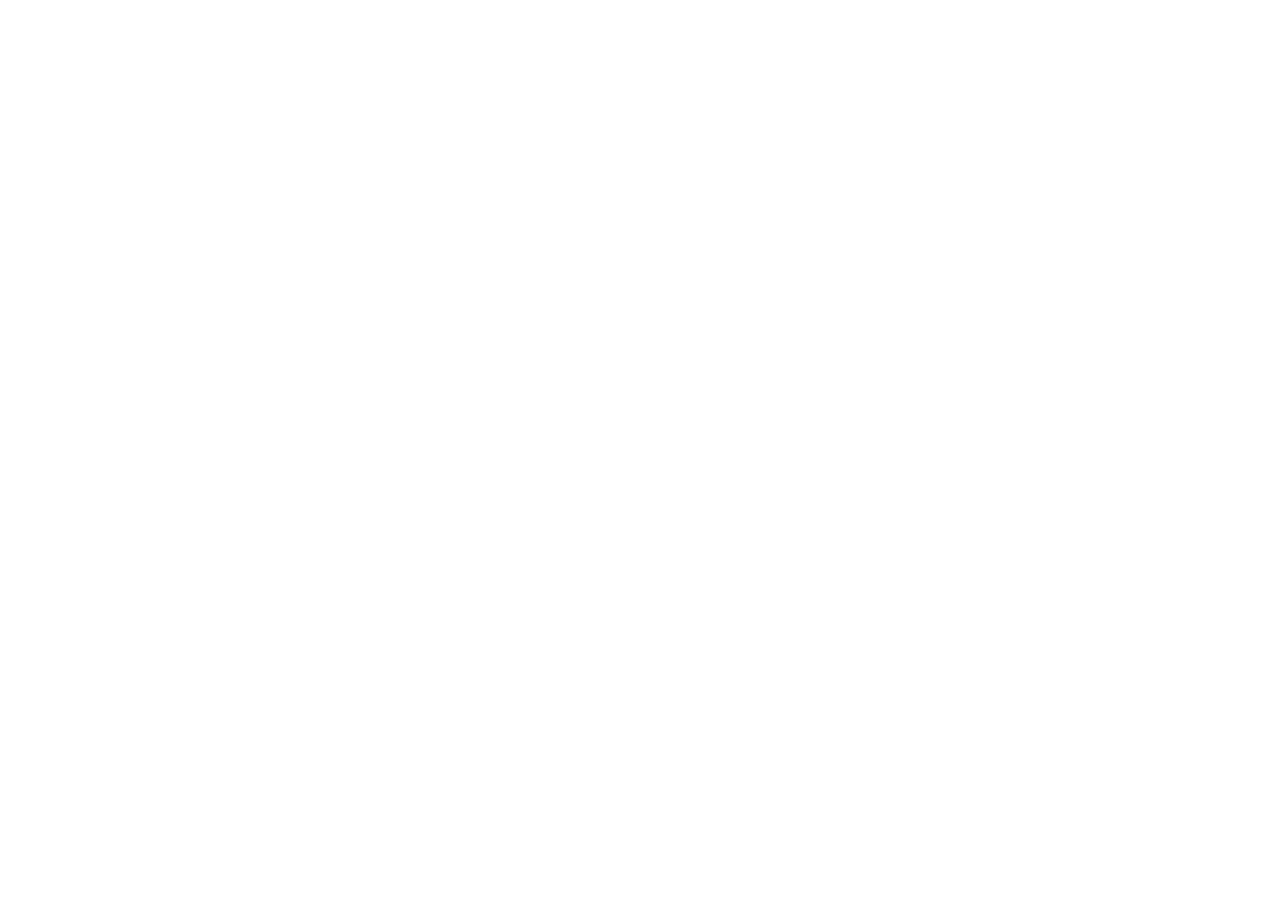
==== index.html @ 0c2303dc "Initial commit via Netlify [skip ci]" ====
<!doctype html>
<html lang="en">
  <head>
    <meta charset="UTF-8" />
    <meta name="viewport" content="width=device-width, initial-scale=1.0" />
    <title>Continued Blessing Senior Delivery</title>
    <script type="module" crossorigin src="./assets/index-CjtUfgWN.js"></script>
    <link rel="stylesheet" crossorigin href="./assets/index-DdmB5-OI.css">
  </head>
  <body>
    <div id="root"></div>
  </body>
</html>
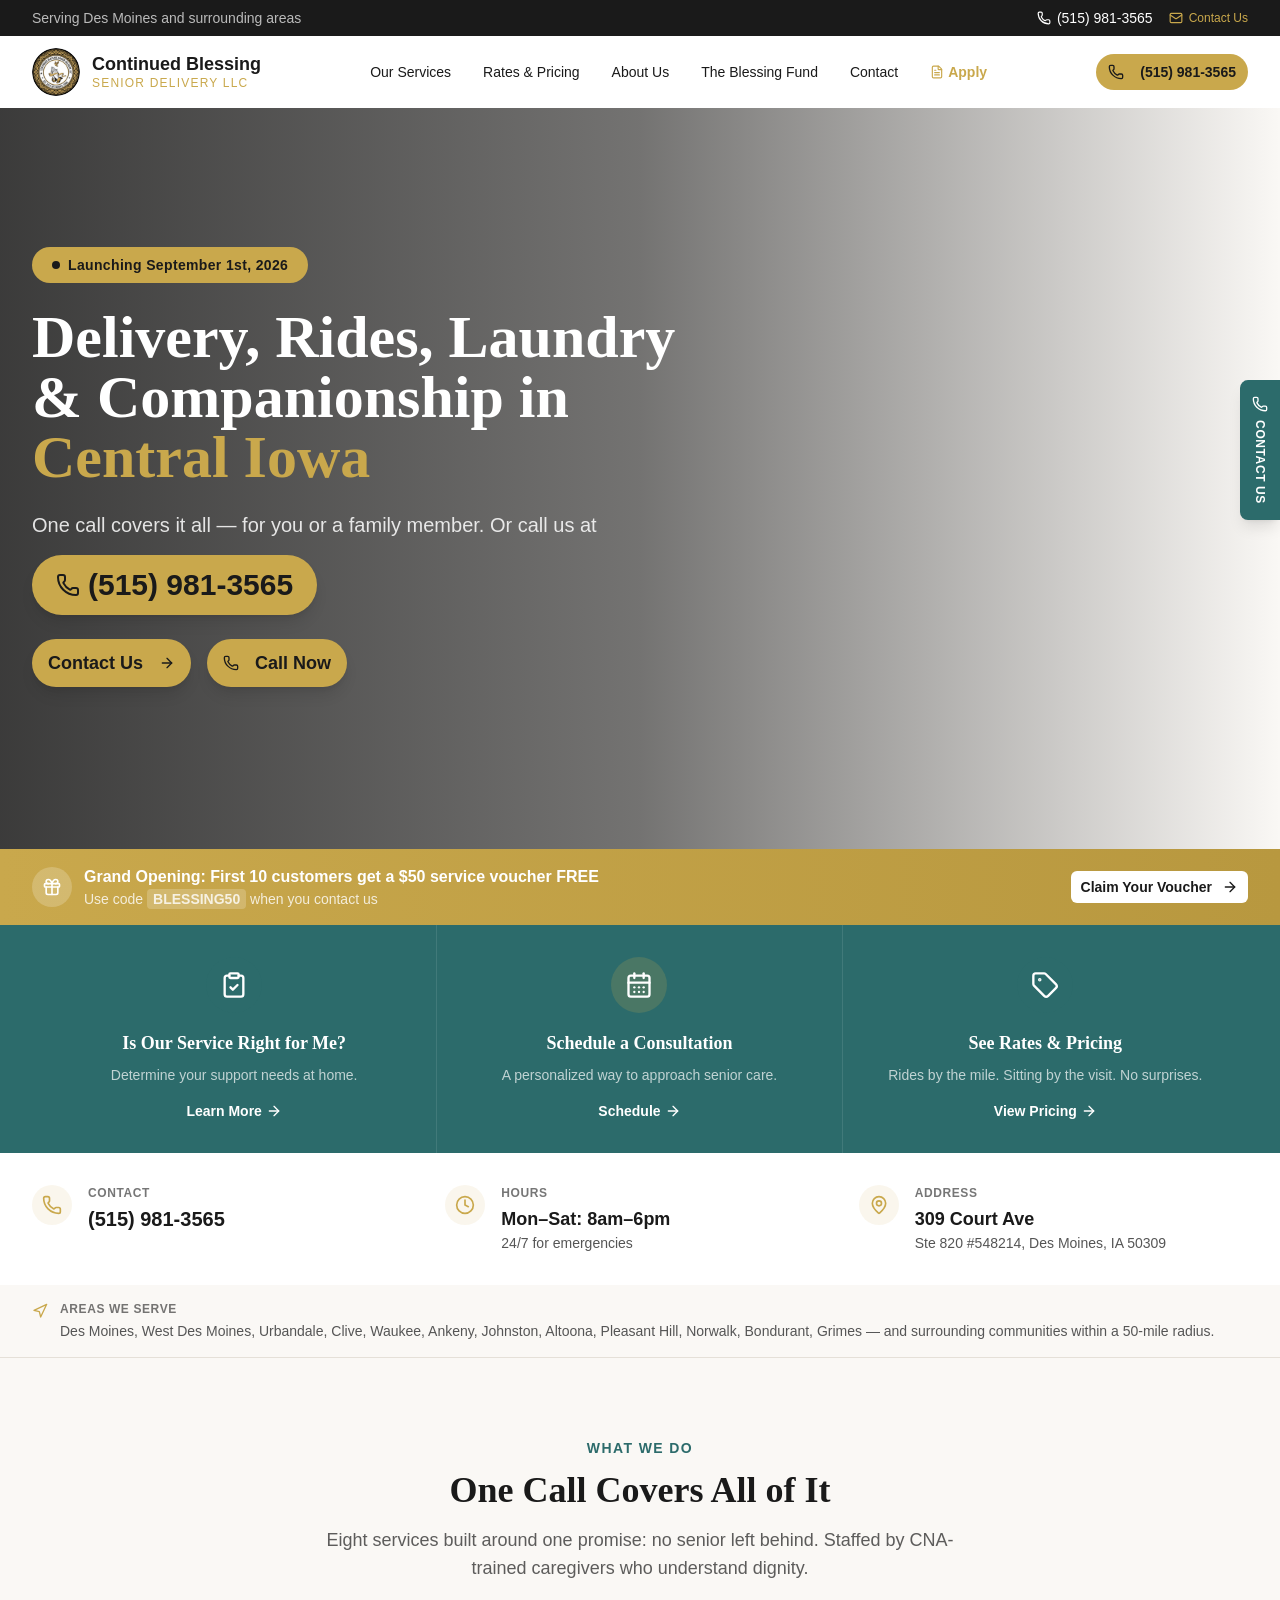
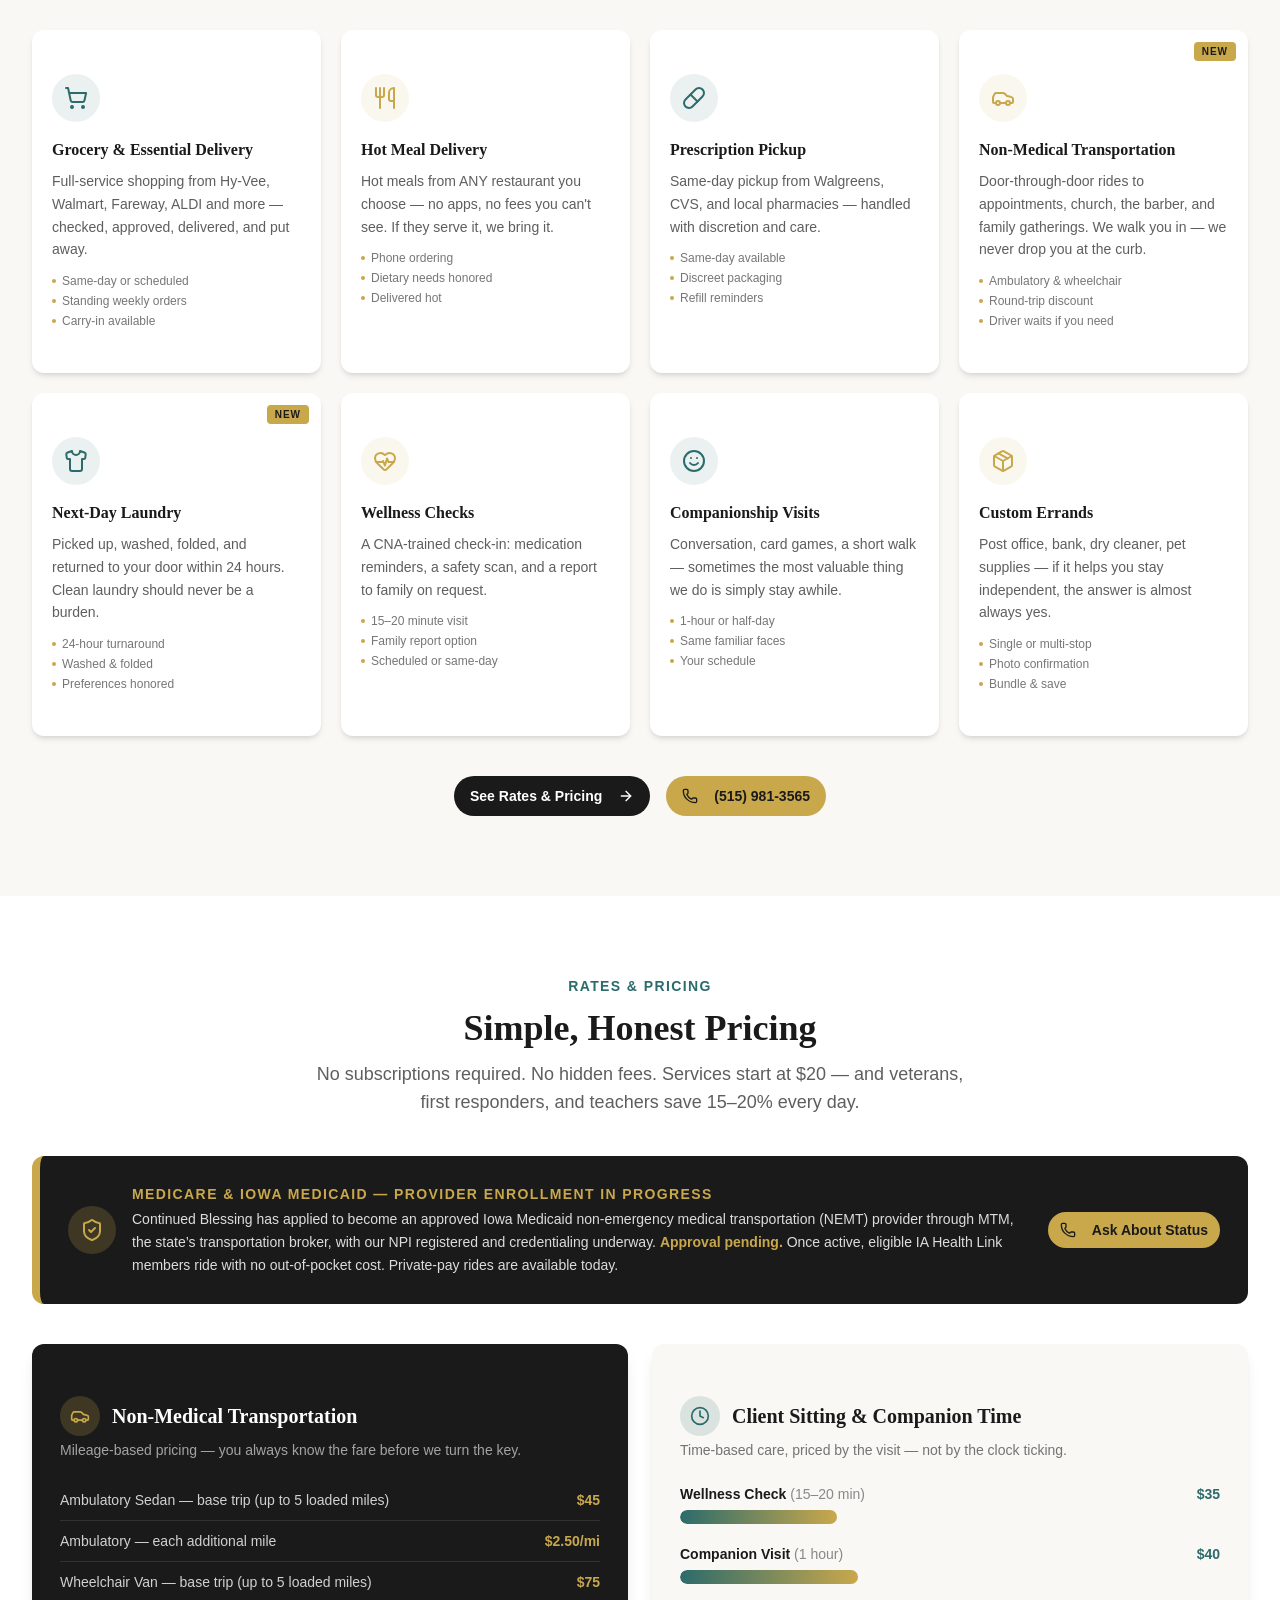
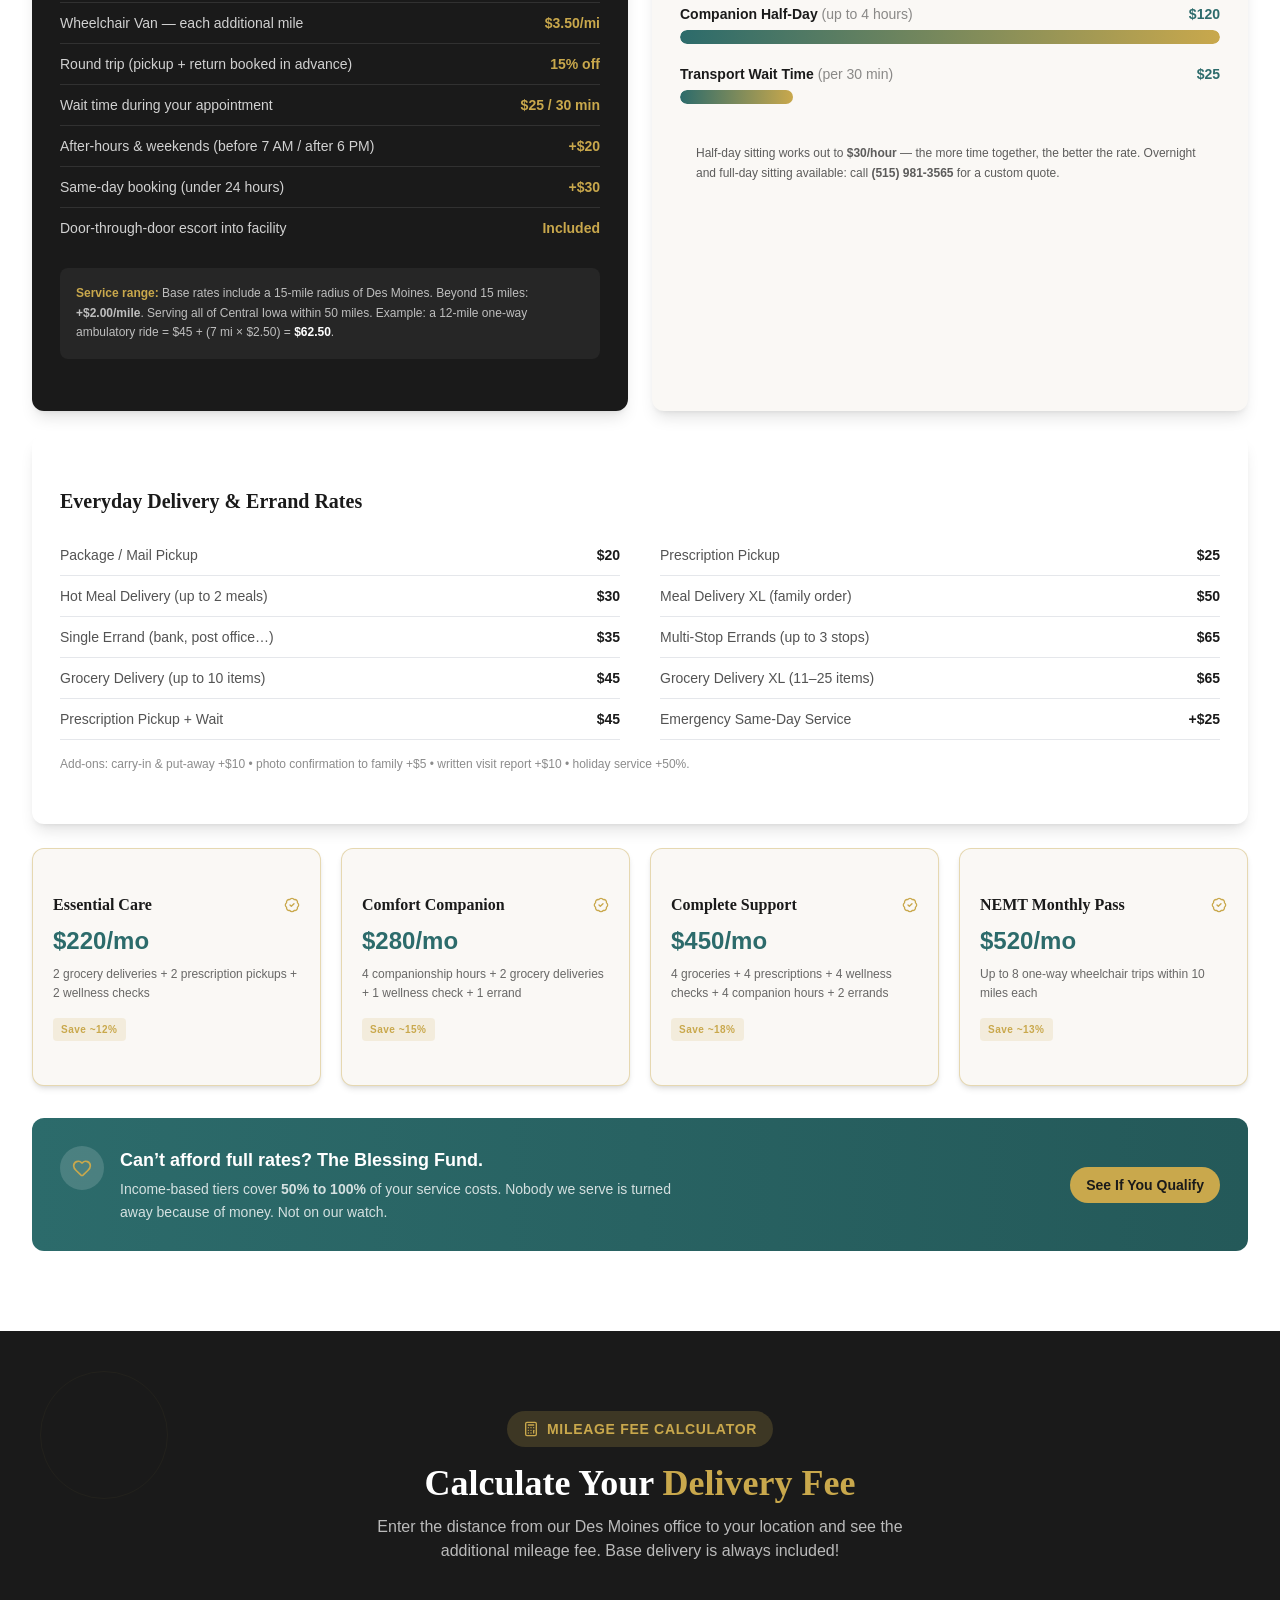
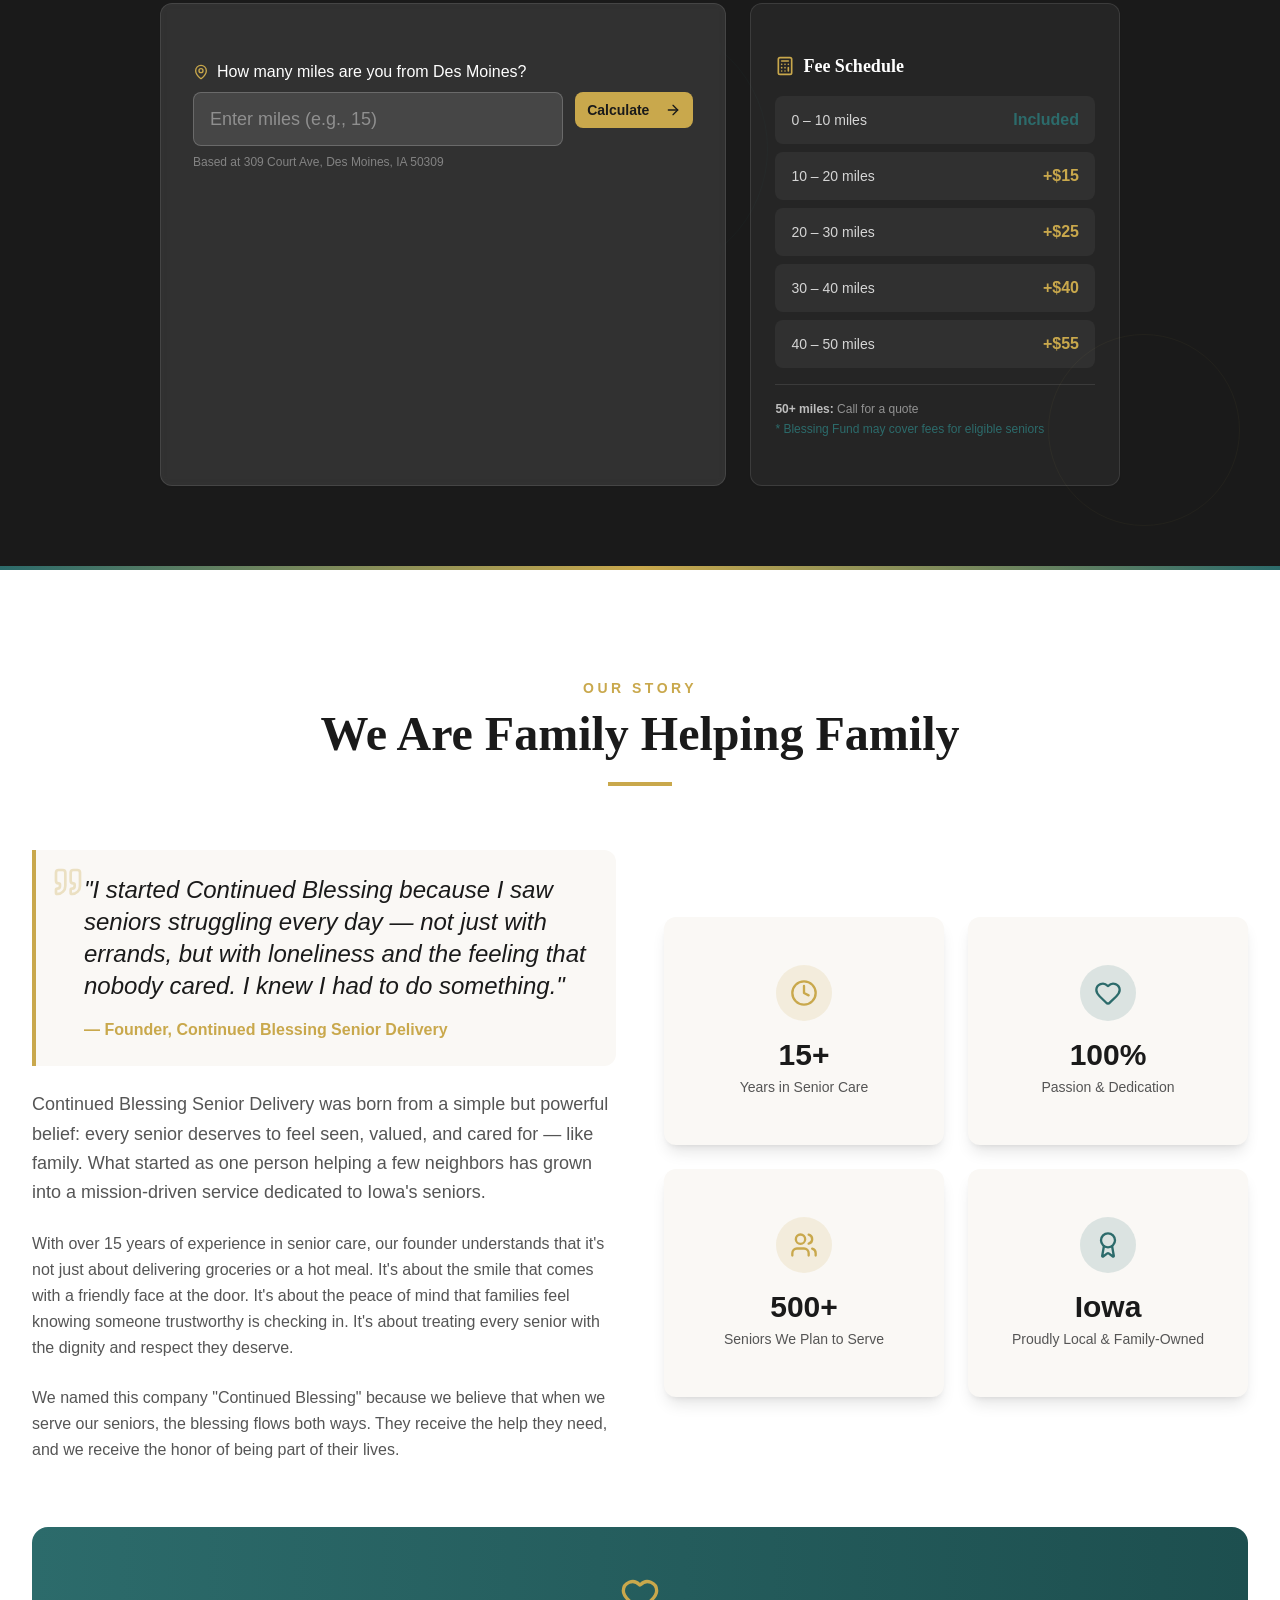
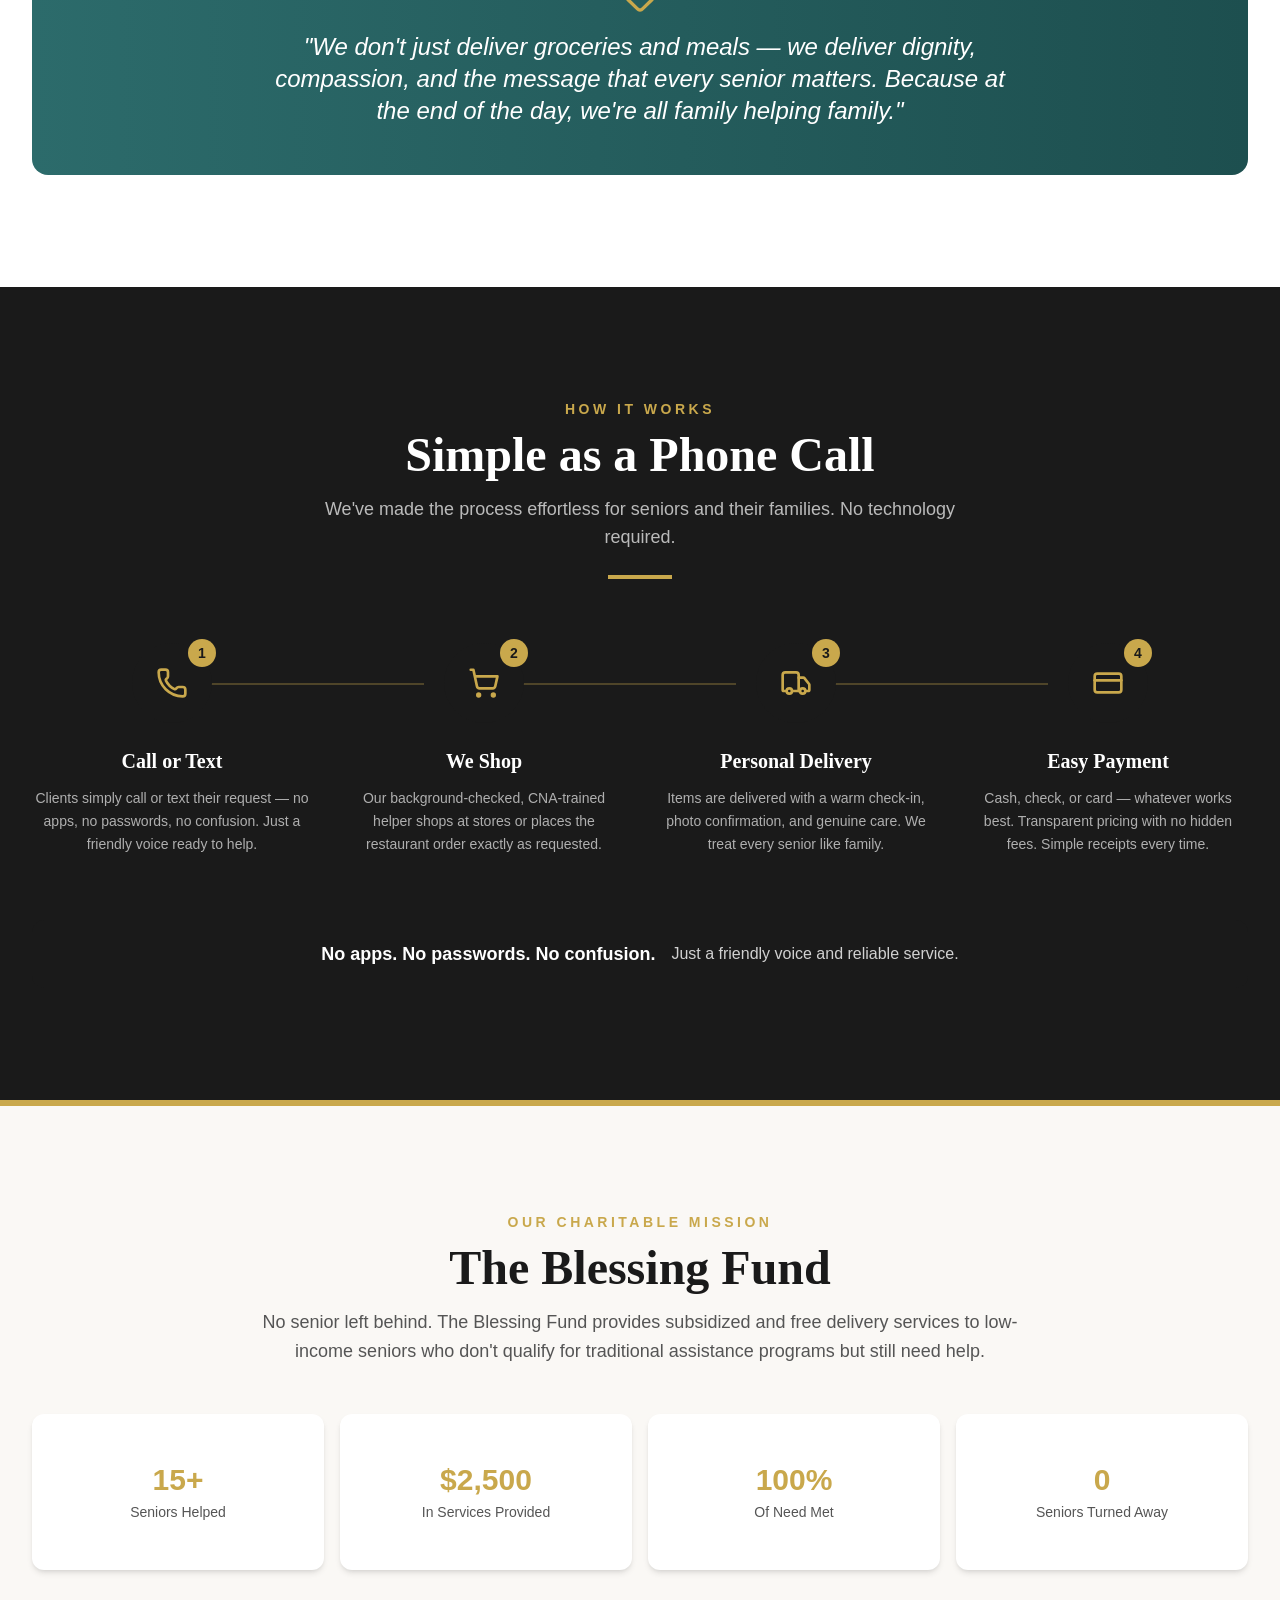
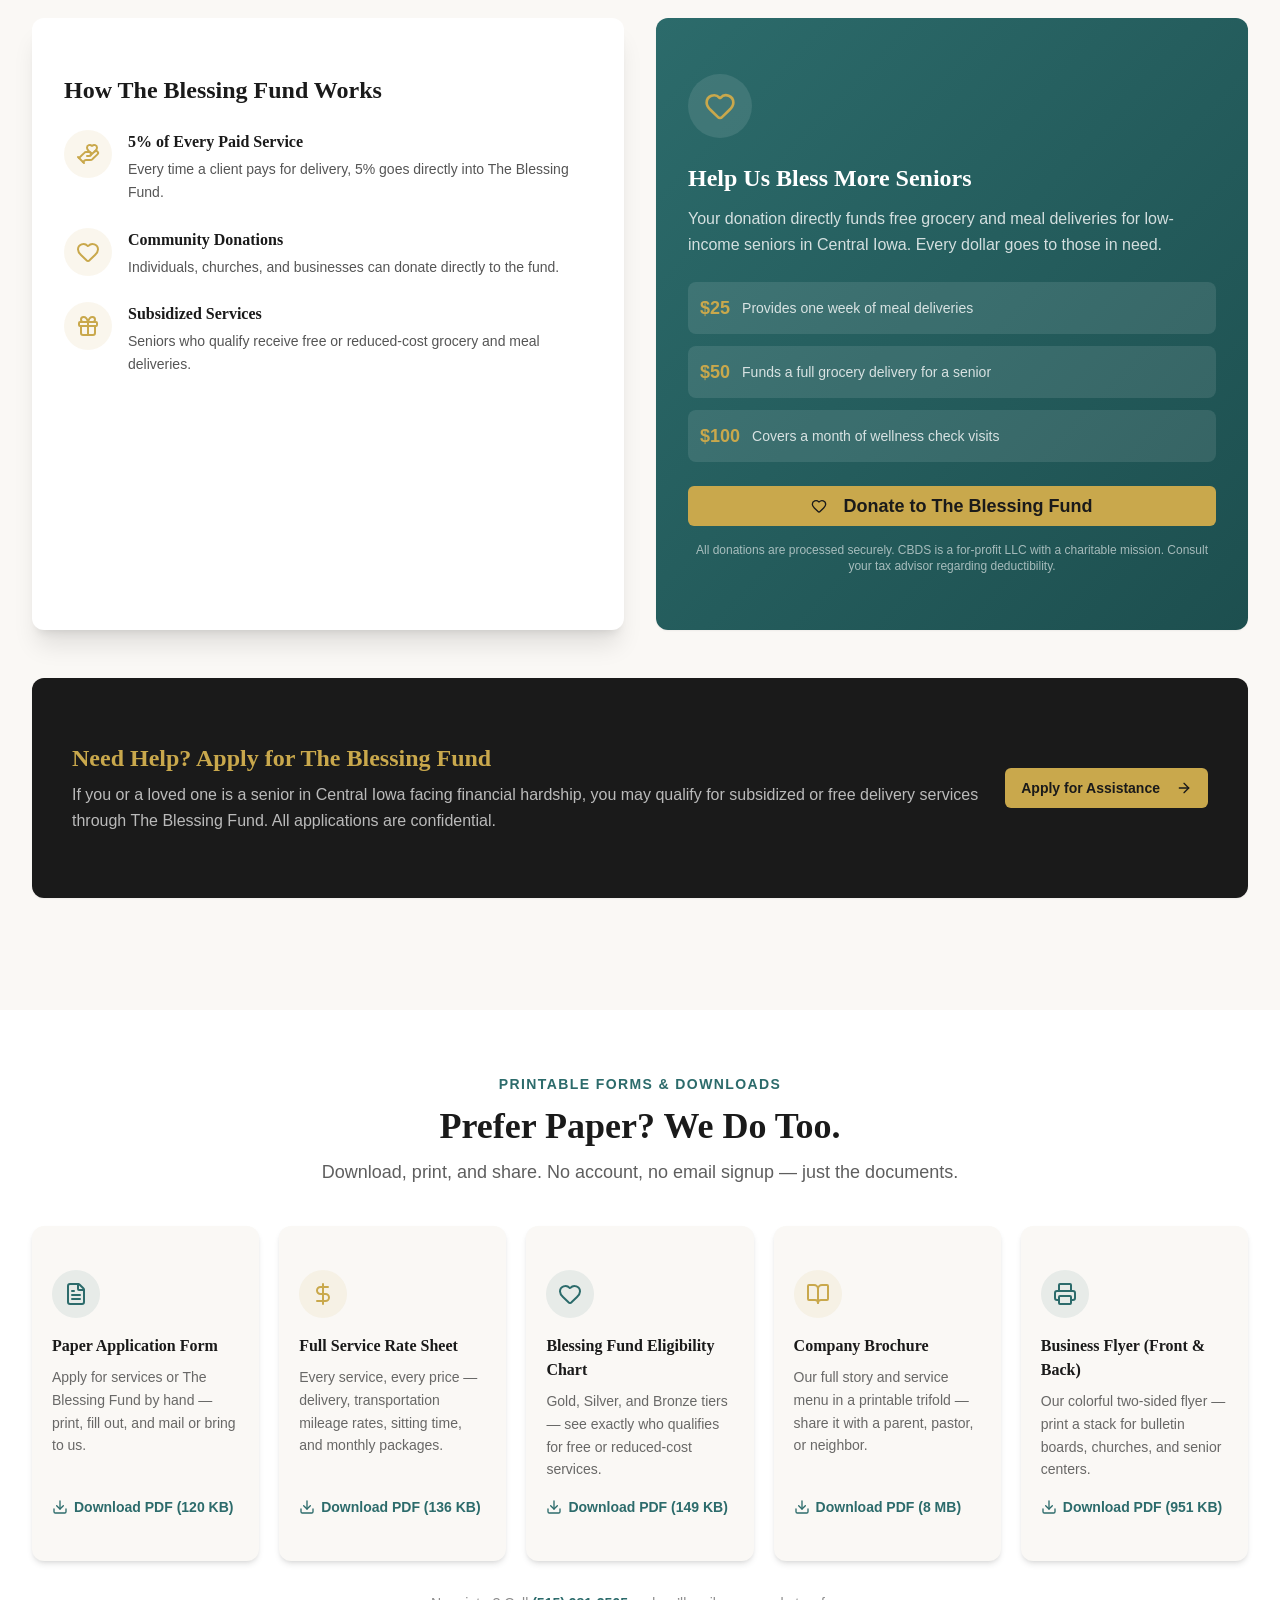
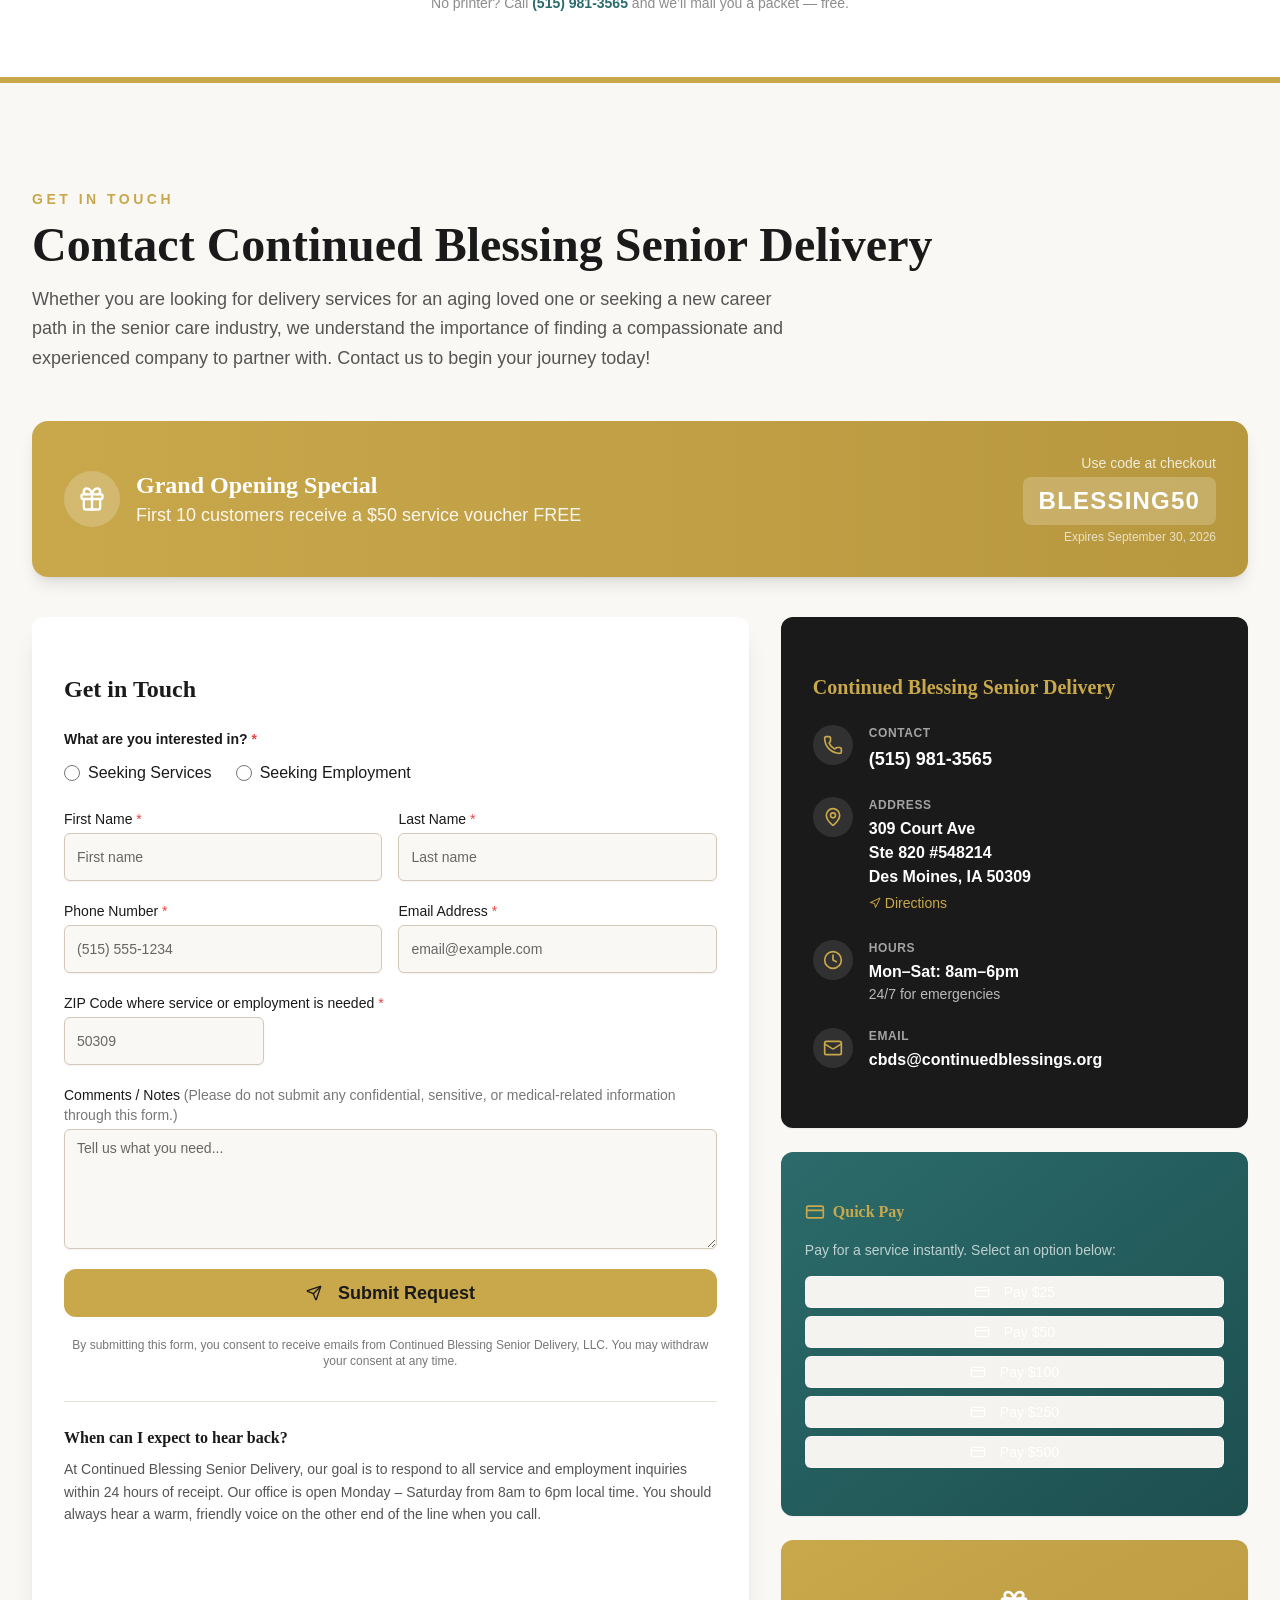
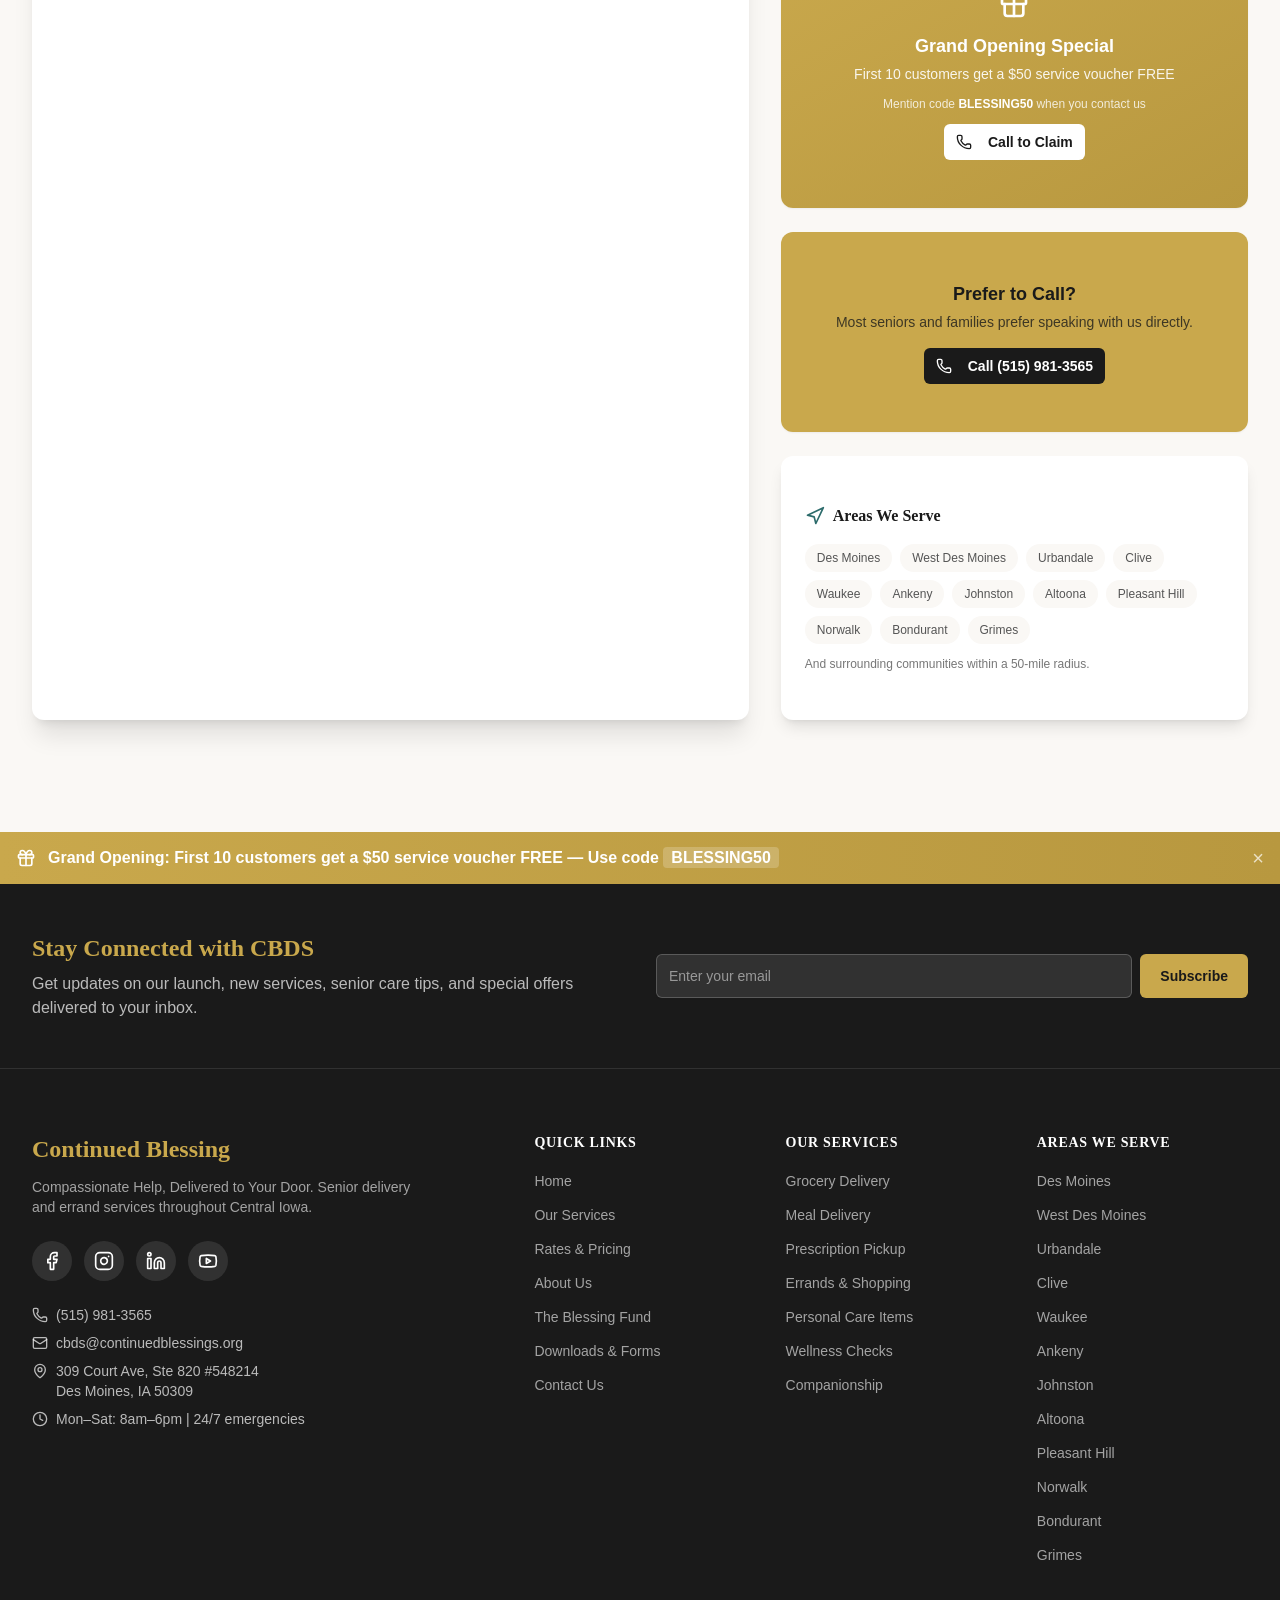
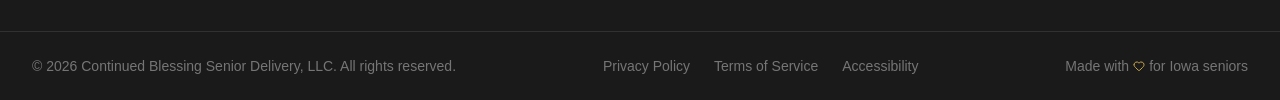
==== commit c482680d: "Create and manage API keys with full access (6a9c333a264b65cf949369b1)" ====
--- a/index.html
+++ b/index.html
@@ -4,8 +4,10 @@
     <meta charset="UTF-8" />
     <meta name="viewport" content="width=device-width, initial-scale=1.0" />
     <title>Continued Blessing Senior Delivery</title>
-    <script type="module" crossorigin src="./assets/index-CjtUfgWN.js"></script>
-    <link rel="stylesheet" crossorigin href="./assets/index-DdmB5-OI.css">
+    <script type="module" crossorigin src="./assets/index-cjtufgwn.js"></script>
+    <script type="module" src="./assets/donations.js"></script>
+    <link rel="stylesheet" crossorigin href="./assets/index-ddmb5-oi.css">
+    <link rel="stylesheet" href="./assets/donations.css">
   </head>
   <body>
     <div id="root"></div>
--- a/assets/index-ddmb5-oi.css
+++ b/assets/index-ddmb5-oi.css
@@ -0,0 +1 @@
+@import"https://fonts.googleapis.com/css2?family=Liter&family=Quattrocento+Sans:wght@400;700&display=swap";*,:before,:after{--tw-border-spacing-x: 0;--tw-border-spacing-y: 0;--tw-translate-x: 0;--tw-translate-y: 0;--tw-rotate: 0;--tw-skew-x: 0;--tw-skew-y: 0;--tw-scale-x: 1;--tw-scale-y: 1;--tw-pan-x: ;--tw-pan-y: ;--tw-pinch-zoom: ;--tw-scroll-snap-strictness: proximity;--tw-gradient-from-position: ;--tw-gradient-via-position: ;--tw-gradient-to-position: ;--tw-ordinal: ;--tw-slashed-zero: ;--tw-numeric-figure: ;--tw-numeric-spacing: ;--tw-numeric-fraction: ;--tw-ring-inset: ;--tw-ring-offset-width: 0px;--tw-ring-offset-color: #fff;--tw-ring-color: rgb(59 130 246 / .5);--tw-ring-offset-shadow: 0 0 #0000;--tw-ring-shadow: 0 0 #0000;--tw-shadow: 0 0 #0000;--tw-shadow-colored: 0 0 #0000;--tw-blur: ;--tw-brightness: ;--tw-contrast: ;--tw-grayscale: ;--tw-hue-rotate: ;--tw-invert: ;--tw-saturate: ;--tw-sepia: ;--tw-drop-shadow: ;--tw-backdrop-blur: ;--tw-backdrop-brightness: ;--tw-backdrop-contrast: ;--tw-backdrop-grayscale: ;--tw-backdrop-hue-rotate: ;--tw-backdrop-invert: ;--tw-backdrop-opacity: ;--tw-backdrop-saturate: ;--tw-backdrop-sepia: ;--tw-contain-size: ;--tw-contain-layout: ;--tw-contain-paint: ;--tw-contain-style: }::backdrop{--tw-border-spacing-x: 0;--tw-border-spacing-y: 0;--tw-translate-x: 0;--tw-translate-y: 0;--tw-rotate: 0;--tw-skew-x: 0;--tw-skew-y: 0;--tw-scale-x: 1;--tw-scale-y: 1;--tw-pan-x: ;--tw-pan-y: ;--tw-pinch-zoom: ;--tw-scroll-snap-strictness: proximity;--tw-gradient-from-position: ;--tw-gradient-via-position: ;--tw-gradient-to-position: ;--tw-ordinal: ;--tw-slashed-zero: ;--tw-numeric-figure: ;--tw-numeric-spacing: ;--tw-numeric-fraction: ;--tw-ring-inset: ;--tw-ring-offset-width: 0px;--tw-ring-offset-color: #fff;--tw-ring-color: rgb(59 130 246 / .5);--tw-ring-offset-shadow: 0 0 #0000;--tw-ring-shadow: 0 0 #0000;--tw-shadow: 0 0 #0000;--tw-shadow-colored: 0 0 #0000;--tw-blur: ;--tw-brightness: ;--tw-contrast: ;--tw-grayscale: ;--tw-hue-rotate: ;--tw-invert: ;--tw-saturate: ;--tw-sepia: ;--tw-drop-shadow: ;--tw-backdrop-blur: ;--tw-backdrop-brightness: ;--tw-backdrop-contrast: ;--tw-backdrop-grayscale: ;--tw-backdrop-hue-rotate: ;--tw-backdrop-invert: ;--tw-backdrop-opacity: ;--tw-backdrop-saturate: ;--tw-backdrop-sepia: ;--tw-contain-size: ;--tw-contain-layout: ;--tw-contain-paint: ;--tw-contain-style: }*,:before,:after{box-sizing:border-box;border-width:0;border-style:solid;border-color:#e5e7eb}:before,:after{--tw-content: ""}html,:host{line-height:1.5;-webkit-text-size-adjust:100%;-moz-tab-size:4;-o-tab-size:4;tab-size:4;font-family:ui-sans-serif,system-ui,sans-serif,"Apple Color Emoji","Segoe UI Emoji",Segoe UI Symbol,"Noto Color Emoji";font-feature-settings:normal;font-variation-settings:normal;-webkit-tap-highlight-color:transparent}body{margin:0;line-height:inherit}hr{height:0;color:inherit;border-top-width:1px}abbr:where([title]){-webkit-text-decoration:underline dotted;text-decoration:underline dotted}h1,h2,h3,h4,h5,h6{font-size:inherit;font-weight:inherit}a{color:inherit;text-decoration:inherit}b,strong{font-weight:bolder}code,kbd,samp,pre{font-family:ui-monospace,SFMono-Regular,Menlo,Monaco,Consolas,Liberation Mono,Courier New,monospace;font-feature-settings:normal;font-variation-settings:normal;font-size:1em}small{font-size:80%}sub,sup{font-size:75%;line-height:0;position:relative;vertical-align:baseline}sub{bottom:-.25em}sup{top:-.5em}table{text-indent:0;border-color:inherit;border-collapse:collapse}button,input,optgroup,select,textarea{font-family:inherit;font-feature-settings:inherit;font-variation-settings:inherit;font-size:100%;font-weight:inherit;line-height:inherit;letter-spacing:inherit;color:inherit;margin:0;padding:0}button,select{text-transform:none}button,input:where([type=button]),input:where([type=reset]),input:where([type=submit]){-webkit-appearance:button;background-color:transparent;background-image:none}:-moz-focusring{outline:auto}:-moz-ui-invalid{box-shadow:none}progress{vertical-align:baseline}::-webkit-inner-spin-button,::-webkit-outer-spin-button{height:auto}[type=search]{-webkit-appearance:textfield;outline-offset:-2px}::-webkit-search-decoration{-webkit-appearance:none}::-webkit-file-upload-button{-webkit-appearance:button;font:inherit}summary{display:list-item}blockquote,dl,dd,h1,h2,h3,h4,h5,h6,hr,figure,p,pre{margin:0}fieldset{margin:0;padding:0}legend{padding:0}ol,ul,menu{list-style:none;margin:0;padding:0}dialog{padding:0}textarea{resize:vertical}input::-moz-placeholder,textarea::-moz-placeholder{opacity:1;color:#9ca3af}input::placeholder,textarea::placeholder{opacity:1;color:#9ca3af}button,[role=button]{cursor:pointer}:disabled{cursor:default}img,svg,video,canvas,audio,iframe,embed,object{display:block;vertical-align:middle}img,video{max-width:100%;height:auto}[hidden]:where(:not([hidden=until-found])){display:none}:root{--background: 40 23% 95%;--foreground: 0 0% 10%;--card: 0 0% 100%;--card-foreground: 0 0% 10%;--popover: 0 0% 100%;--popover-foreground: 0 0% 10%;--primary: 0 0% 10%;--primary-foreground: 40 23% 95%;--secondary: 0 0% 20%;--secondary-foreground: 40 23% 95%;--muted: 40 15% 90%;--muted-foreground: 0 0% 40%;--accent: 45 54% 54%;--accent-foreground: 0 0% 10%;--destructive: 0 84.2% 60.2%;--destructive-foreground: 0 0% 98%;--border: 40 15% 85%;--input: 40 15% 85%;--ring: 45 54% 54%;--radius: .5rem}body{background-color:hsl(var(--background));color:hsl(var(--foreground));-webkit-font-smoothing:antialiased;-moz-osx-font-smoothing:grayscale;font-family:Quattrocento Sans,Georgia,sans-serif}h1,h2,h3,h4,h5,h6{font-family:Liter,Georgia,serif}.sr-only{position:absolute;width:1px;height:1px;padding:0;margin:-1px;overflow:hidden;clip:rect(0,0,0,0);white-space:nowrap;border-width:0}.pointer-events-none{pointer-events:none}.visible{visibility:visible}.invisible{visibility:hidden}.fixed{position:fixed}.absolute{position:absolute}.relative{position:relative}.inset-0{inset:0}.inset-x-0{left:0;right:0}.inset-y-0{top:0;bottom:0}.-bottom-12{bottom:-3rem}.-left-12{left:-3rem}.-left-2{left:-.5rem}.-right-1{right:-.25rem}.-right-12{right:-3rem}.-top-1{top:-.25rem}.-top-12{top:-3rem}.-top-2{top:-.5rem}.bottom-0{bottom:0}.bottom-10{bottom:2.5rem}.left-0{left:0}.left-1\/2{left:50%}.left-10{left:2.5rem}.left-2{left:.5rem}.left-4{left:1rem}.left-\[50\%\]{left:50%}.left-\[60\%\]{left:60%}.right-0{right:0}.right-1{right:.25rem}.right-10{right:2.5rem}.right-2{right:.5rem}.right-3{right:.75rem}.right-4{right:1rem}.top-0{top:0}.top-1\.5{top:.375rem}.top-1\/2{top:50%}.top-10{top:2.5rem}.top-3{top:.75rem}.top-3\.5{top:.875rem}.top-4{top:1rem}.top-\[1px\]{top:1px}.top-\[36px\]{top:36px}.top-\[50\%\]{top:50%}.top-\[60\%\]{top:60%}.top-full{top:100%}.isolate{isolation:isolate}.z-10{z-index:10}.z-20{z-index:20}.z-30{z-index:30}.z-50{z-index:50}.z-\[1\]{z-index:1}.z-\[60\]{z-index:60}.order-first{order:-9999}.order-last{order:9999}.col-start-2{grid-column-start:2}.row-span-2{grid-row:span 2 / span 2}.row-start-1{grid-row-start:1}.\!m-0{margin:0!important}.-mx-1{margin-left:-.25rem;margin-right:-.25rem}.-my-2{margin-top:-.5rem;margin-bottom:-.5rem}.mx-2{margin-left:.5rem;margin-right:.5rem}.mx-3\.5{margin-left:.875rem;margin-right:.875rem}.mx-auto{margin-left:auto;margin-right:auto}.my-0{margin-top:0;margin-bottom:0}.my-0\.5{margin-top:.125rem;margin-bottom:.125rem}.my-1{margin-top:.25rem;margin-bottom:.25rem}.-ml-4{margin-left:-1rem}.-mt-4{margin-top:-1rem}.mb-1{margin-bottom:.25rem}.mb-1\.5{margin-bottom:.375rem}.mb-10{margin-bottom:2.5rem}.mb-12{margin-bottom:3rem}.mb-16{margin-bottom:4rem}.mb-2{margin-bottom:.5rem}.mb-3{margin-bottom:.75rem}.mb-4{margin-bottom:1rem}.mb-5{margin-bottom:1.25rem}.mb-6{margin-bottom:1.5rem}.mb-8{margin-bottom:2rem}.ml-1{margin-left:.25rem}.ml-2{margin-left:.5rem}.ml-4{margin-left:1rem}.ml-auto{margin-left:auto}.mr-2{margin-right:.5rem}.mt-0\.5{margin-top:.125rem}.mt-1{margin-top:.25rem}.mt-1\.5{margin-top:.375rem}.mt-10{margin-top:2.5rem}.mt-16{margin-top:4rem}.mt-2{margin-top:.5rem}.mt-3{margin-top:.75rem}.mt-4{margin-top:1rem}.mt-5{margin-top:1.25rem}.mt-6{margin-top:1.5rem}.mt-8{margin-top:2rem}.mt-auto{margin-top:auto}.line-clamp-1{overflow:hidden;display:-webkit-box;-webkit-box-orient:vertical;-webkit-line-clamp:1}.line-clamp-2{overflow:hidden;display:-webkit-box;-webkit-box-orient:vertical;-webkit-line-clamp:2}.block{display:block}.inline-block{display:inline-block}.inline{display:inline}.flex{display:flex}.inline-flex{display:inline-flex}.table{display:table}.table-caption{display:table-caption}.table-cell{display:table-cell}.table-row{display:table-row}.grid{display:grid}.hidden{display:none}.aspect-square{aspect-ratio:1 / 1}.aspect-video{aspect-ratio:16 / 9}.size-10{width:2.5rem;height:2.5rem}.size-2{width:.5rem;height:.5rem}.size-2\.5{width:.625rem;height:.625rem}.size-3{width:.75rem;height:.75rem}.size-3\.5{width:.875rem;height:.875rem}.size-4{width:1rem;height:1rem}.size-6{width:1.5rem;height:1.5rem}.size-7{width:1.75rem;height:1.75rem}.size-8{width:2rem;height:2rem}.size-9{width:2.25rem;height:2.25rem}.size-auto{width:auto;height:auto}.size-full{width:100%;height:100%}.h-0\.5{height:.125rem}.h-1{height:.25rem}.h-1\.5{height:.375rem}.h-10{height:2.5rem}.h-11{height:2.75rem}.h-12{height:3rem}.h-14{height:3.5rem}.h-16{height:4rem}.h-2{height:.5rem}.h-2\.5{height:.625rem}.h-20{height:5rem}.h-3{height:.75rem}.h-3\.5{height:.875rem}.h-32{height:8rem}.h-4{height:1rem}.h-48{height:12rem}.h-5{height:1.25rem}.h-6{height:1.5rem}.h-64{height:16rem}.h-7{height:1.75rem}.h-8{height:2rem}.h-9{height:2.25rem}.h-\[1\.15rem\]{height:1.15rem}.h-\[calc\(100\%-1px\)\]{height:calc(100% - 1px)}.h-\[var\(--radix-navigation-menu-viewport-height\)\]{height:var(--radix-navigation-menu-viewport-height)}.h-\[var\(--radix-select-trigger-height\)\]{height:var(--radix-select-trigger-height)}.h-auto{height:auto}.h-full{height:100%}.h-px{height:1px}.h-svh{height:100svh}.max-h-\[300px\]{max-height:300px}.min-h-0{min-height:0px}.min-h-16{min-height:4rem}.min-h-4{min-height:1rem}.min-h-\[100px\]{min-height:100px}.min-h-\[120px\]{min-height:120px}.min-h-\[85vh\]{min-height:85vh}.min-h-screen{min-height:100vh}.min-h-svh{min-height:100svh}.w-0{width:0px}.w-1{width:.25rem}.w-10{width:2.5rem}.w-11{width:2.75rem}.w-12{width:3rem}.w-14{width:3.5rem}.w-16{width:4rem}.w-2{width:.5rem}.w-2\.5{width:.625rem}.w-20{width:5rem}.w-24{width:6rem}.w-3{width:.75rem}.w-3\.5{width:.875rem}.w-3\/4{width:75%}.w-32{width:8rem}.w-4{width:1rem}.w-48{width:12rem}.w-5{width:1.25rem}.w-6{width:1.5rem}.w-64{width:16rem}.w-7{width:1.75rem}.w-72{width:18rem}.w-8{width:2rem}.w-9{width:2.25rem}.w-\[100px\]{width:100px}.w-\[80\%\]{width:80%}.w-auto{width:auto}.w-fit{width:-moz-fit-content;width:fit-content}.w-full{width:100%}.w-max{width:-moz-max-content;width:max-content}.w-px{width:1px}.min-w-0{min-width:0px}.min-w-10{min-width:2.5rem}.min-w-5{min-width:1.25rem}.min-w-8{min-width:2rem}.min-w-9{min-width:2.25rem}.min-w-\[12rem\]{min-width:12rem}.min-w-\[600px\]{min-width:600px}.min-w-\[8rem\]{min-width:8rem}.min-w-\[var\(--radix-select-trigger-width\)\]{min-width:var(--radix-select-trigger-width)}.max-w-2xl{max-width:42rem}.max-w-3xl{max-width:48rem}.max-w-4xl{max-width:56rem}.max-w-5xl{max-width:64rem}.max-w-7xl{max-width:80rem}.max-w-\[200px\]{max-width:200px}.max-w-\[calc\(100\%-2rem\)\]{max-width:calc(100% - 2rem)}.max-w-max{max-width:-moz-max-content;max-width:max-content}.max-w-sm{max-width:24rem}.max-w-xl{max-width:36rem}.max-w-xs{max-width:20rem}.flex-1{flex:1 1 0%}.flex-shrink-0,.shrink-0{flex-shrink:0}.grow{flex-grow:1}.grow-0{flex-grow:0}.basis-full{flex-basis:100%}.caption-bottom{caption-side:bottom}.border-collapse{border-collapse:collapse}.-translate-x-1\/2{--tw-translate-x: -50%;transform:translate(var(--tw-translate-x),var(--tw-translate-y)) rotate(var(--tw-rotate)) skew(var(--tw-skew-x)) skewY(var(--tw-skew-y)) scaleX(var(--tw-scale-x)) scaleY(var(--tw-scale-y))}.-translate-x-px{--tw-translate-x: -1px;transform:translate(var(--tw-translate-x),var(--tw-translate-y)) rotate(var(--tw-rotate)) skew(var(--tw-skew-x)) skewY(var(--tw-skew-y)) scaleX(var(--tw-scale-x)) scaleY(var(--tw-scale-y))}.-translate-y-1\/2{--tw-translate-y: -50%;transform:translate(var(--tw-translate-x),var(--tw-translate-y)) rotate(var(--tw-rotate)) skew(var(--tw-skew-x)) skewY(var(--tw-skew-y)) scaleX(var(--tw-scale-x)) scaleY(var(--tw-scale-y))}.translate-x-\[-50\%\]{--tw-translate-x: -50%;transform:translate(var(--tw-translate-x),var(--tw-translate-y)) rotate(var(--tw-rotate)) skew(var(--tw-skew-x)) skewY(var(--tw-skew-y)) scaleX(var(--tw-scale-x)) scaleY(var(--tw-scale-y))}.translate-x-px{--tw-translate-x: 1px;transform:translate(var(--tw-translate-x),var(--tw-translate-y)) rotate(var(--tw-rotate)) skew(var(--tw-skew-x)) skewY(var(--tw-skew-y)) scaleX(var(--tw-scale-x)) scaleY(var(--tw-scale-y))}.translate-y-0\.5{--tw-translate-y: .125rem;transform:translate(var(--tw-translate-x),var(--tw-translate-y)) rotate(var(--tw-rotate)) skew(var(--tw-skew-x)) skewY(var(--tw-skew-y)) scaleX(var(--tw-scale-x)) scaleY(var(--tw-scale-y))}.translate-y-\[-50\%\]{--tw-translate-y: -50%;transform:translate(var(--tw-translate-x),var(--tw-translate-y)) rotate(var(--tw-rotate)) skew(var(--tw-skew-x)) skewY(var(--tw-skew-y)) scaleX(var(--tw-scale-x)) scaleY(var(--tw-scale-y))}.translate-y-\[calc\(-50\%_-_2px\)\]{--tw-translate-y: calc(-50% - 2px) ;transform:translate(var(--tw-translate-x),var(--tw-translate-y)) rotate(var(--tw-rotate)) skew(var(--tw-skew-x)) skewY(var(--tw-skew-y)) scaleX(var(--tw-scale-x)) scaleY(var(--tw-scale-y))}.rotate-45{--tw-rotate: 45deg;transform:translate(var(--tw-translate-x),var(--tw-translate-y)) rotate(var(--tw-rotate)) skew(var(--tw-skew-x)) skewY(var(--tw-skew-y)) scaleX(var(--tw-scale-x)) scaleY(var(--tw-scale-y))}.rotate-90{--tw-rotate: 90deg;transform:translate(var(--tw-translate-x),var(--tw-translate-y)) rotate(var(--tw-rotate)) skew(var(--tw-skew-x)) skewY(var(--tw-skew-y)) scaleX(var(--tw-scale-x)) scaleY(var(--tw-scale-y))}.transform{transform:translate(var(--tw-translate-x),var(--tw-translate-y)) rotate(var(--tw-rotate)) skew(var(--tw-skew-x)) skewY(var(--tw-skew-y)) scaleX(var(--tw-scale-x)) scaleY(var(--tw-scale-y))}@keyframes caret-blink{0%,70%,to{opacity:1}20%,50%{opacity:0}}.animate-caret-blink{animation:caret-blink 1.25s ease-out infinite}@keyframes pulse{50%{opacity:.5}}.animate-pulse{animation:pulse 2s cubic-bezier(.4,0,.6,1) infinite}@keyframes spin{to{transform:rotate(360deg)}}.animate-spin{animation:spin 1s linear infinite}.cursor-default{cursor:default}.cursor-pointer{cursor:pointer}.cursor-text{cursor:text}.touch-none{touch-action:none}.select-none{-webkit-user-select:none;-moz-user-select:none;user-select:none}.resize-none{resize:none}.scroll-my-1{scroll-margin-top:.25rem;scroll-margin-bottom:.25rem}.scroll-py-1{scroll-padding-top:.25rem;scroll-padding-bottom:.25rem}.list-disc{list-style-type:disc}.list-none{list-style-type:none}.auto-rows-min{grid-auto-rows:min-content}.grid-cols-1{grid-template-columns:repeat(1,minmax(0,1fr))}.grid-cols-2{grid-template-columns:repeat(2,minmax(0,1fr))}.grid-cols-\[0_1fr\]{grid-template-columns:0 1fr}.grid-rows-\[auto_auto\]{grid-template-rows:auto auto}.flex-row{flex-direction:row}.flex-col{flex-direction:column}.flex-col-reverse{flex-direction:column-reverse}.flex-wrap{flex-wrap:wrap}.place-content-center{place-content:center}.items-start{align-items:flex-start}.items-end{align-items:flex-end}.items-center{align-items:center}.items-stretch{align-items:stretch}.justify-start{justify-content:flex-start}.justify-center{justify-content:center}.justify-between{justify-content:space-between}.justify-items-start{justify-items:start}.gap-0\.5{gap:.125rem}.gap-1{gap:.25rem}.gap-1\.5{gap:.375rem}.gap-10{gap:2.5rem}.gap-12{gap:3rem}.gap-2{gap:.5rem}.gap-2\.5{gap:.625rem}.gap-3{gap:.75rem}.gap-4{gap:1rem}.gap-5{gap:1.25rem}.gap-6{gap:1.5rem}.gap-7{gap:1.75rem}.gap-8{gap:2rem}.gap-\[--spacing\(var\(--gap\)\)\]{gap:var(--spacing(var(--gap)))}.gap-x-10{-moz-column-gap:2.5rem;column-gap:2.5rem}.gap-y-0\.5{row-gap:.125rem}.space-y-1>:not([hidden])~:not([hidden]){--tw-space-y-reverse: 0;margin-top:calc(.25rem * calc(1 - var(--tw-space-y-reverse)));margin-bottom:calc(.25rem * var(--tw-space-y-reverse))}.space-y-2>:not([hidden])~:not([hidden]){--tw-space-y-reverse: 0;margin-top:calc(.5rem * calc(1 - var(--tw-space-y-reverse)));margin-bottom:calc(.5rem * var(--tw-space-y-reverse))}.space-y-2\.5>:not([hidden])~:not([hidden]){--tw-space-y-reverse: 0;margin-top:calc(.625rem * calc(1 - var(--tw-space-y-reverse)));margin-bottom:calc(.625rem * var(--tw-space-y-reverse))}.space-y-3>:not([hidden])~:not([hidden]){--tw-space-y-reverse: 0;margin-top:calc(.75rem * calc(1 - var(--tw-space-y-reverse)));margin-bottom:calc(.75rem * var(--tw-space-y-reverse))}.space-y-5>:not([hidden])~:not([hidden]){--tw-space-y-reverse: 0;margin-top:calc(1.25rem * calc(1 - var(--tw-space-y-reverse)));margin-bottom:calc(1.25rem * var(--tw-space-y-reverse))}.space-y-6>:not([hidden])~:not([hidden]){--tw-space-y-reverse: 0;margin-top:calc(1.5rem * calc(1 - var(--tw-space-y-reverse)));margin-bottom:calc(1.5rem * var(--tw-space-y-reverse))}.space-y-8>:not([hidden])~:not([hidden]){--tw-space-y-reverse: 0;margin-top:calc(2rem * calc(1 - var(--tw-space-y-reverse)));margin-bottom:calc(2rem * var(--tw-space-y-reverse))}.divide-y>:not([hidden])~:not([hidden]){--tw-divide-y-reverse: 0;border-top-width:calc(1px * calc(1 - var(--tw-divide-y-reverse)));border-bottom-width:calc(1px * var(--tw-divide-y-reverse))}.divide-white\/10>:not([hidden])~:not([hidden]){border-color:#ffffff1a}.self-start{align-self:flex-start}.self-stretch{align-self:stretch}.justify-self-end{justify-self:end}.overflow-auto{overflow:auto}.overflow-hidden{overflow:hidden}.overflow-x-auto{overflow-x:auto}.overflow-y-auto{overflow-y:auto}.overflow-x-hidden{overflow-x:hidden}.whitespace-nowrap{white-space:nowrap}.break-words{overflow-wrap:break-word}.rounded{border-radius:.25rem}.rounded-2xl{border-radius:1rem}.rounded-\[2px\]{border-radius:2px}.rounded-\[4px\]{border-radius:4px}.rounded-\[calc\(var\(--radius\)-5px\)\]{border-radius:calc(var(--radius) - 5px)}.rounded-\[inherit\]{border-radius:inherit}.rounded-full{border-radius:9999px}.rounded-lg{border-radius:var(--radius)}.rounded-md{border-radius:calc(var(--radius) - 2px)}.rounded-none{border-radius:0}.rounded-sm{border-radius:calc(var(--radius) - 4px)}.rounded-xl{border-radius:calc(var(--radius) + 4px)}.rounded-xs{border-radius:calc(var(--radius) - 6px)}.rounded-l-lg{border-top-left-radius:var(--radius);border-bottom-left-radius:var(--radius)}.rounded-l-md{border-top-left-radius:calc(var(--radius) - 2px);border-bottom-left-radius:calc(var(--radius) - 2px)}.rounded-r-md{border-top-right-radius:calc(var(--radius) - 2px);border-bottom-right-radius:calc(var(--radius) - 2px)}.rounded-r-xl{border-top-right-radius:calc(var(--radius) + 4px);border-bottom-right-radius:calc(var(--radius) + 4px)}.rounded-tl-sm{border-top-left-radius:calc(var(--radius) - 4px)}.border{border-width:1px}.border-0{border-width:0px}.border-\[1\.5px\]{border-width:1.5px}.border-y{border-top-width:1px;border-bottom-width:1px}.border-b{border-bottom-width:1px}.border-l{border-left-width:1px}.border-l-4{border-left-width:4px}.border-l-8{border-left-width:8px}.border-r{border-right-width:1px}.border-t{border-top-width:1px}.border-dashed{border-style:dashed}.border-\[\#1A1A1A\]{--tw-border-opacity: 1;border-color:rgb(26 26 26 / var(--tw-border-opacity, 1))}.border-\[\#2c6b6b\]{--tw-border-opacity: 1;border-color:rgb(44 107 107 / var(--tw-border-opacity, 1))}.border-\[\#2c6b6b\]\/30{border-color:#2c6b6b4d}.border-\[\#c9a84c\]{--tw-border-opacity: 1;border-color:rgb(201 168 76 / var(--tw-border-opacity, 1))}.border-\[\#c9a84c\]\/30{border-color:#c9a84c4d}.border-\[\#c9a84c\]\/40{border-color:#c9a84c66}.border-\[\#d4c9b8\]{--tw-border-opacity: 1;border-color:rgb(212 201 184 / var(--tw-border-opacity, 1))}.border-\[\#e5e0d8\]{--tw-border-opacity: 1;border-color:rgb(229 224 216 / var(--tw-border-opacity, 1))}.border-border{border-color:hsl(var(--border))}.border-border\/50{border-color:hsl(var(--border) / .5)}.border-green-200{--tw-border-opacity: 1;border-color:rgb(187 247 208 / var(--tw-border-opacity, 1))}.border-input{border-color:hsl(var(--input))}.border-primary{border-color:hsl(var(--primary))}.border-red-200{--tw-border-opacity: 1;border-color:rgb(254 202 202 / var(--tw-border-opacity, 1))}.border-sidebar-border{border-color:hsl(var(--sidebar-border))}.border-transparent{border-color:transparent}.border-white\/10{border-color:#ffffff1a}.border-white\/20{border-color:#fff3}.border-white\/30{border-color:#ffffff4d}.border-l-transparent{border-left-color:transparent}.border-t-transparent{border-top-color:transparent}.bg-\[\#1A1A1A\]{--tw-bg-opacity: 1;background-color:rgb(26 26 26 / var(--tw-bg-opacity, 1))}.bg-\[\#1A1A1A\]\/80{background-color:#1a1a1acc}.bg-\[\#2c6b6b\]{--tw-bg-opacity: 1;background-color:rgb(44 107 107 / var(--tw-bg-opacity, 1))}.bg-\[\#2c6b6b\]\/10{background-color:#2c6b6b1a}.bg-\[\#2c6b6b\]\/15{background-color:#2c6b6b26}.bg-\[\#2c6b6b\]\/20{background-color:#2c6b6b33}.bg-\[\#2c6b6b\]\/30{background-color:#2c6b6b4d}.bg-\[\#FAF8F5\]{--tw-bg-opacity: 1;background-color:rgb(250 248 245 / var(--tw-bg-opacity, 1))}.bg-\[\#FAF8F5\]\/50{background-color:#faf8f580}.bg-\[\#c9a84c\]{--tw-bg-opacity: 1;background-color:rgb(201 168 76 / var(--tw-bg-opacity, 1))}.bg-\[\#c9a84c\]\/10{background-color:#c9a84c1a}.bg-\[\#c9a84c\]\/15{background-color:#c9a84c26}.bg-\[\#c9a84c\]\/20{background-color:#c9a84c33}.bg-\[\#c9a84c\]\/30{background-color:#c9a84c4d}.bg-\[\#d4c9b8\]{--tw-bg-opacity: 1;background-color:rgb(212 201 184 / var(--tw-bg-opacity, 1))}.bg-accent{background-color:hsl(var(--accent))}.bg-background{background-color:hsl(var(--background))}.bg-black\/50{background-color:#00000080}.bg-border{background-color:hsl(var(--border))}.bg-card{background-color:hsl(var(--card))}.bg-destructive{--tw-bg-opacity: 1;background-color:hsl(var(--destructive) / var(--tw-bg-opacity, 1))}.bg-foreground{background-color:hsl(var(--foreground))}.bg-green-50{--tw-bg-opacity: 1;background-color:rgb(240 253 244 / var(--tw-bg-opacity, 1))}.bg-input{background-color:hsl(var(--input))}.bg-muted{background-color:hsl(var(--muted))}.bg-muted\/50{background-color:hsl(var(--muted) / .5)}.bg-popover{background-color:hsl(var(--popover))}.bg-primary{background-color:hsl(var(--primary))}.bg-primary\/20{background-color:hsl(var(--primary) / .2)}.bg-red-50{--tw-bg-opacity: 1;background-color:rgb(254 242 242 / var(--tw-bg-opacity, 1))}.bg-secondary{background-color:hsl(var(--secondary))}.bg-sidebar{background-color:hsl(var(--sidebar-background))}.bg-sidebar-border{background-color:hsl(var(--sidebar-border))}.bg-transparent{background-color:transparent}.bg-white{--tw-bg-opacity: 1;background-color:rgb(255 255 255 / var(--tw-bg-opacity, 1))}.bg-white\/10{background-color:#ffffff1a}.bg-white\/15{background-color:#ffffff26}.bg-white\/20{background-color:#fff3}.bg-white\/5{background-color:#ffffff0d}.bg-gradient-to-br{background-image:linear-gradient(to bottom right,var(--tw-gradient-stops))}.bg-gradient-to-r{background-image:linear-gradient(to right,var(--tw-gradient-stops))}.from-\[\#1A1A1A\]\/85{--tw-gradient-from: rgb(26 26 26 / .85) var(--tw-gradient-from-position);--tw-gradient-to: rgb(26 26 26 / 0) var(--tw-gradient-to-position);--tw-gradient-stops: var(--tw-gradient-from), var(--tw-gradient-to)}.from-\[\#2c6b6b\]{--tw-gradient-from: #2c6b6b var(--tw-gradient-from-position);--tw-gradient-to: rgb(44 107 107 / 0) var(--tw-gradient-to-position);--tw-gradient-stops: var(--tw-gradient-from), var(--tw-gradient-to)}.from-\[\#c9a84c\]{--tw-gradient-from: #c9a84c var(--tw-gradient-from-position);--tw-gradient-to: rgb(201 168 76 / 0) var(--tw-gradient-to-position);--tw-gradient-stops: var(--tw-gradient-from), var(--tw-gradient-to)}.via-\[\#1A1A1A\]\/60{--tw-gradient-to: rgb(26 26 26 / 0) var(--tw-gradient-to-position);--tw-gradient-stops: var(--tw-gradient-from), rgb(26 26 26 / .6) var(--tw-gradient-via-position), var(--tw-gradient-to)}.via-\[\#c9a84c\]{--tw-gradient-to: rgb(201 168 76 / 0) var(--tw-gradient-to-position);--tw-gradient-stops: var(--tw-gradient-from), #c9a84c var(--tw-gradient-via-position), var(--tw-gradient-to)}.to-\[\#1d4f4f\]{--tw-gradient-to: #1d4f4f var(--tw-gradient-to-position)}.to-\[\#245959\]{--tw-gradient-to: #245959 var(--tw-gradient-to-position)}.to-\[\#2c6b6b\]{--tw-gradient-to: #2c6b6b var(--tw-gradient-to-position)}.to-\[\#b8983f\]{--tw-gradient-to: #b8983f var(--tw-gradient-to-position)}.to-\[\#c9a84c\]{--tw-gradient-to: #c9a84c var(--tw-gradient-to-position)}.to-transparent{--tw-gradient-to: transparent var(--tw-gradient-to-position)}.fill-\[\#2c6b6b\]{fill:#2c6b6b}.fill-current{fill:currentColor}.fill-foreground{fill:hsl(var(--foreground))}.fill-primary{fill:hsl(var(--primary))}.object-cover{-o-object-fit:cover;object-fit:cover}.p-0{padding:0}.p-1{padding:.25rem}.p-10{padding:2.5rem}.p-12{padding:3rem}.p-2{padding:.5rem}.p-3{padding:.75rem}.p-4{padding:1rem}.p-5{padding:1.25rem}.p-6{padding:1.5rem}.p-8{padding:2rem}.p-\[3px\]{padding:3px}.p-px{padding:1px}.px-1{padding-left:.25rem;padding-right:.25rem}.px-1\.5{padding-left:.375rem;padding-right:.375rem}.px-12{padding-left:3rem;padding-right:3rem}.px-2{padding-left:.5rem;padding-right:.5rem}.px-2\.5{padding-left:.625rem;padding-right:.625rem}.px-3{padding-left:.75rem;padding-right:.75rem}.px-4{padding-left:1rem;padding-right:1rem}.px-5{padding-left:1.25rem;padding-right:1.25rem}.px-6{padding-left:1.5rem;padding-right:1.5rem}.px-8{padding-left:2rem;padding-right:2rem}.py-0\.5{padding-top:.125rem;padding-bottom:.125rem}.py-1{padding-top:.25rem;padding-bottom:.25rem}.py-1\.5{padding-top:.375rem;padding-bottom:.375rem}.py-12{padding-top:3rem;padding-bottom:3rem}.py-14{padding-top:3.5rem;padding-bottom:3.5rem}.py-16{padding-top:4rem;padding-bottom:4rem}.py-2{padding-top:.5rem;padding-bottom:.5rem}.py-2\.5{padding-top:.625rem;padding-bottom:.625rem}.py-20{padding-top:5rem;padding-bottom:5rem}.py-3{padding-top:.75rem;padding-bottom:.75rem}.py-4{padding-top:1rem;padding-bottom:1rem}.py-5{padding-top:1.25rem;padding-bottom:1.25rem}.py-6{padding-top:1.5rem;padding-bottom:1.5rem}.py-8{padding-top:2rem;padding-bottom:2rem}.pb-3{padding-bottom:.75rem}.pb-4{padding-bottom:1rem}.pl-2{padding-left:.5rem}.pl-3{padding-left:.75rem}.pl-4{padding-left:1rem}.pl-6{padding-left:1.5rem}.pl-8{padding-left:2rem}.pr-1{padding-right:.25rem}.pr-2{padding-right:.5rem}.pr-2\.5{padding-right:.625rem}.pr-3{padding-right:.75rem}.pr-8{padding-right:2rem}.pt-0{padding-top:0}.pt-3{padding-top:.75rem}.pt-4{padding-top:1rem}.pt-6{padding-top:1.5rem}.pt-\[84px\]{padding-top:84px}.text-left{text-align:left}.text-center{text-align:center}.align-middle{vertical-align:middle}.font-mono{font-family:ui-monospace,SFMono-Regular,Menlo,Monaco,Consolas,Liberation Mono,Courier New,monospace}.font-sans{font-family:ui-sans-serif,system-ui,sans-serif,"Apple Color Emoji","Segoe UI Emoji",Segoe UI Symbol,"Noto Color Emoji"}.text-2xl{font-size:1.5rem;line-height:2rem}.text-3xl{font-size:1.875rem;line-height:2.25rem}.text-4xl{font-size:2.25rem;line-height:2.5rem}.text-\[0\.8rem\]{font-size:.8rem}.text-\[10px\]{font-size:10px}.text-base{font-size:1rem;line-height:1.5rem}.text-lg{font-size:1.125rem;line-height:1.75rem}.text-sm{font-size:.875rem;line-height:1.25rem}.text-sm\/relaxed{font-size:.875rem;line-height:1.625}.text-xl{font-size:1.25rem;line-height:1.75rem}.text-xs{font-size:.75rem;line-height:1rem}.font-bold{font-weight:700}.font-light{font-weight:300}.font-medium{font-weight:500}.font-normal{font-weight:400}.font-semibold{font-weight:600}.uppercase{text-transform:uppercase}.italic{font-style:italic}.tabular-nums{--tw-numeric-spacing: tabular-nums;font-variant-numeric:var(--tw-ordinal) var(--tw-slashed-zero) var(--tw-numeric-figure) var(--tw-numeric-spacing) var(--tw-numeric-fraction)}.leading-none{line-height:1}.leading-normal{line-height:1.5}.leading-relaxed{line-height:1.625}.leading-snug{line-height:1.375}.leading-tight{line-height:1.25}.tracking-\[0\.25em\]{letter-spacing:.25em}.tracking-tight{letter-spacing:-.025em}.tracking-wide{letter-spacing:.025em}.tracking-wider{letter-spacing:.05em}.tracking-widest{letter-spacing:.1em}.text-\[\#1A1A1A\]{--tw-text-opacity: 1;color:rgb(26 26 26 / var(--tw-text-opacity, 1))}.text-\[\#1A1A1A\]\/50{color:#1a1a1a80}.text-\[\#1A1A1A\]\/60{color:#1a1a1a99}.text-\[\#1A1A1A\]\/65{color:#1a1a1aa6}.text-\[\#1A1A1A\]\/70{color:#1a1a1ab3}.text-\[\#1A1A1A\]\/75{color:#1a1a1abf}.text-\[\#1A1A1A\]\/80{color:#1a1a1acc}.text-\[\#2c6b6b\]{--tw-text-opacity: 1;color:rgb(44 107 107 / var(--tw-text-opacity, 1))}.text-\[\#555555\]{--tw-text-opacity: 1;color:rgb(85 85 85 / var(--tw-text-opacity, 1))}.text-\[\#777777\]{--tw-text-opacity: 1;color:rgb(119 119 119 / var(--tw-text-opacity, 1))}.text-\[\#c9a84c\]{--tw-text-opacity: 1;color:rgb(201 168 76 / var(--tw-text-opacity, 1))}.text-\[\#c9a84c\]\/20{color:#c9a84c33}.text-\[\#c9a84c\]\/30{color:#c9a84c4d}.text-\[\#c9a84c\]\/40{color:#c9a84c66}.text-accent-foreground{color:hsl(var(--accent-foreground))}.text-background{color:hsl(var(--background))}.text-card-foreground{color:hsl(var(--card-foreground))}.text-current{color:currentColor}.text-destructive{--tw-text-opacity: 1;color:hsl(var(--destructive) / var(--tw-text-opacity, 1))}.text-foreground{color:hsl(var(--foreground))}.text-green-600{--tw-text-opacity: 1;color:rgb(22 163 74 / var(--tw-text-opacity, 1))}.text-green-700{--tw-text-opacity: 1;color:rgb(21 128 61 / var(--tw-text-opacity, 1))}.text-muted-foreground{color:hsl(var(--muted-foreground))}.text-popover-foreground{color:hsl(var(--popover-foreground))}.text-primary{color:hsl(var(--primary))}.text-primary-foreground{color:hsl(var(--primary-foreground))}.text-red-300{--tw-text-opacity: 1;color:rgb(252 165 165 / var(--tw-text-opacity, 1))}.text-red-500{--tw-text-opacity: 1;color:rgb(239 68 68 / var(--tw-text-opacity, 1))}.text-red-600{--tw-text-opacity: 1;color:rgb(220 38 38 / var(--tw-text-opacity, 1))}.text-red-700{--tw-text-opacity: 1;color:rgb(185 28 28 / var(--tw-text-opacity, 1))}.text-secondary-foreground{color:hsl(var(--secondary-foreground))}.text-sidebar-foreground{color:hsl(var(--sidebar-foreground))}.text-sidebar-foreground\/70{color:hsl(var(--sidebar-foreground) / .7)}.text-white{--tw-text-opacity: 1;color:rgb(255 255 255 / var(--tw-text-opacity, 1))}.text-white\/40{color:#fff6}.text-white\/50{color:#ffffff80}.text-white\/60{color:#fff9}.text-white\/65{color:#ffffffa6}.text-white\/70{color:#ffffffb3}.text-white\/80{color:#fffc}.text-white\/85{color:#ffffffd9}.text-white\/90{color:#ffffffe6}.underline{text-decoration-line:underline}.underline-offset-4{text-underline-offset:4px}.accent-\[\#2c6b6b\]{accent-color:#2c6b6b}.accent-\[\#c9a84c\]{accent-color:#c9a84c}.opacity-0{opacity:0}.opacity-5{opacity:.05}.opacity-50{opacity:.5}.opacity-70{opacity:.7}.shadow{--tw-shadow: 0 1px 3px 0 rgb(0 0 0 / .1), 0 1px 2px -1px rgb(0 0 0 / .1);--tw-shadow-colored: 0 1px 3px 0 var(--tw-shadow-color), 0 1px 2px -1px var(--tw-shadow-color);box-shadow:var(--tw-ring-offset-shadow, 0 0 #0000),var(--tw-ring-shadow, 0 0 #0000),var(--tw-shadow)}.shadow-\[0_0_0_1px_hsl\(var\(--sidebar-border\)\)\]{--tw-shadow: 0 0 0 1px hsl(var(--sidebar-border));--tw-shadow-colored: 0 0 0 1px var(--tw-shadow-color);box-shadow:var(--tw-ring-offset-shadow, 0 0 #0000),var(--tw-ring-shadow, 0 0 #0000),var(--tw-shadow)}.shadow-lg{--tw-shadow: 0 10px 15px -3px rgb(0 0 0 / .1), 0 4px 6px -4px rgb(0 0 0 / .1);--tw-shadow-colored: 0 10px 15px -3px var(--tw-shadow-color), 0 4px 6px -4px var(--tw-shadow-color);box-shadow:var(--tw-ring-offset-shadow, 0 0 #0000),var(--tw-ring-shadow, 0 0 #0000),var(--tw-shadow)}.shadow-md{--tw-shadow: 0 4px 6px -1px rgb(0 0 0 / .1), 0 2px 4px -2px rgb(0 0 0 / .1);--tw-shadow-colored: 0 4px 6px -1px var(--tw-shadow-color), 0 2px 4px -2px var(--tw-shadow-color);box-shadow:var(--tw-ring-offset-shadow, 0 0 #0000),var(--tw-ring-shadow, 0 0 #0000),var(--tw-shadow)}.shadow-none{--tw-shadow: 0 0 #0000;--tw-shadow-colored: 0 0 #0000;box-shadow:var(--tw-ring-offset-shadow, 0 0 #0000),var(--tw-ring-shadow, 0 0 #0000),var(--tw-shadow)}.shadow-sm{--tw-shadow: 0 1px 2px 0 rgb(0 0 0 / .05);--tw-shadow-colored: 0 1px 2px 0 var(--tw-shadow-color);box-shadow:var(--tw-ring-offset-shadow, 0 0 #0000),var(--tw-ring-shadow, 0 0 #0000),var(--tw-shadow)}.shadow-xl{--tw-shadow: 0 20px 25px -5px rgb(0 0 0 / .1), 0 8px 10px -6px rgb(0 0 0 / .1);--tw-shadow-colored: 0 20px 25px -5px var(--tw-shadow-color), 0 8px 10px -6px var(--tw-shadow-color);box-shadow:var(--tw-ring-offset-shadow, 0 0 #0000),var(--tw-ring-shadow, 0 0 #0000),var(--tw-shadow)}.shadow-xs{--tw-shadow: 0 1px 2px 0 rgb(0 0 0 / .05);--tw-shadow-colored: 0 1px 2px 0 var(--tw-shadow-color);box-shadow:var(--tw-ring-offset-shadow, 0 0 #0000),var(--tw-ring-shadow, 0 0 #0000),var(--tw-shadow)}.outline-none{outline:2px solid transparent;outline-offset:2px}.outline{outline-style:solid}.ring-0{--tw-ring-offset-shadow: var(--tw-ring-inset) 0 0 0 var(--tw-ring-offset-width) var(--tw-ring-offset-color);--tw-ring-shadow: var(--tw-ring-inset) 0 0 0 calc(0px + var(--tw-ring-offset-width)) var(--tw-ring-color);box-shadow:var(--tw-ring-offset-shadow),var(--tw-ring-shadow),var(--tw-shadow, 0 0 #0000)}.ring-ring\/50{--tw-ring-color: hsl(var(--ring) / .5)}.ring-sidebar-ring{--tw-ring-color: hsl(var(--sidebar-ring))}.ring-offset-background{--tw-ring-offset-color: hsl(var(--background))}.filter{filter:var(--tw-blur) var(--tw-brightness) var(--tw-contrast) var(--tw-grayscale) var(--tw-hue-rotate) var(--tw-invert) var(--tw-saturate) var(--tw-sepia) var(--tw-drop-shadow)}.backdrop-blur-sm{--tw-backdrop-blur: blur(4px);-webkit-backdrop-filter:var(--tw-backdrop-blur) var(--tw-backdrop-brightness) var(--tw-backdrop-contrast) var(--tw-backdrop-grayscale) var(--tw-backdrop-hue-rotate) var(--tw-backdrop-invert) var(--tw-backdrop-opacity) var(--tw-backdrop-saturate) var(--tw-backdrop-sepia);backdrop-filter:var(--tw-backdrop-blur) var(--tw-backdrop-brightness) var(--tw-backdrop-contrast) var(--tw-backdrop-grayscale) var(--tw-backdrop-hue-rotate) var(--tw-backdrop-invert) var(--tw-backdrop-opacity) var(--tw-backdrop-saturate) var(--tw-backdrop-sepia)}.transition{transition-property:color,background-color,border-color,text-decoration-color,fill,stroke,opacity,box-shadow,transform,filter,backdrop-filter;transition-timing-function:cubic-bezier(.4,0,.2,1);transition-duration:.15s}.transition-\[color\,box-shadow\]{transition-property:color,box-shadow;transition-timing-function:cubic-bezier(.4,0,.2,1);transition-duration:.15s}.transition-\[left\,right\,width\]{transition-property:left,right,width;transition-timing-function:cubic-bezier(.4,0,.2,1);transition-duration:.15s}.transition-\[margin\,opacity\]{transition-property:margin,opacity;transition-timing-function:cubic-bezier(.4,0,.2,1);transition-duration:.15s}.transition-\[width\,height\,padding\]{transition-property:width,height,padding;transition-timing-function:cubic-bezier(.4,0,.2,1);transition-duration:.15s}.transition-\[width\]{transition-property:width;transition-timing-function:cubic-bezier(.4,0,.2,1);transition-duration:.15s}.transition-all{transition-property:all;transition-timing-function:cubic-bezier(.4,0,.2,1);transition-duration:.15s}.transition-colors{transition-property:color,background-color,border-color,text-decoration-color,fill,stroke;transition-timing-function:cubic-bezier(.4,0,.2,1);transition-duration:.15s}.transition-none{transition-property:none}.transition-opacity{transition-property:opacity;transition-timing-function:cubic-bezier(.4,0,.2,1);transition-duration:.15s}.transition-shadow{transition-property:box-shadow;transition-timing-function:cubic-bezier(.4,0,.2,1);transition-duration:.15s}.transition-transform{transition-property:transform;transition-timing-function:cubic-bezier(.4,0,.2,1);transition-duration:.15s}.duration-100{transition-duration:.1s}.duration-1000{transition-duration:1s}.duration-200{transition-duration:.2s}.duration-300{transition-duration:.3s}.ease-in-out{transition-timing-function:cubic-bezier(.4,0,.2,1)}.ease-linear{transition-timing-function:linear}@keyframes enter{0%{opacity:var(--tw-enter-opacity, 1);transform:translate3d(var(--tw-enter-translate-x, 0),var(--tw-enter-translate-y, 0),0) scale3d(var(--tw-enter-scale, 1),var(--tw-enter-scale, 1),var(--tw-enter-scale, 1)) rotate(var(--tw-enter-rotate, 0))}}@keyframes exit{to{opacity:var(--tw-exit-opacity, 1);transform:translate3d(var(--tw-exit-translate-x, 0),var(--tw-exit-translate-y, 0),0) scale3d(var(--tw-exit-scale, 1),var(--tw-exit-scale, 1),var(--tw-exit-scale, 1)) rotate(var(--tw-exit-rotate, 0))}}.animate-in{animation-name:enter;animation-duration:.15s;--tw-enter-opacity: initial;--tw-enter-scale: initial;--tw-enter-rotate: initial;--tw-enter-translate-x: initial;--tw-enter-translate-y: initial}.fade-in,.fade-in-0{--tw-enter-opacity: 0}.zoom-in-95{--tw-enter-scale: .95}.slide-in-from-bottom-2{--tw-enter-translate-y: .5rem}.slide-in-from-right{--tw-enter-translate-x: 100%}.duration-100{animation-duration:.1s}.duration-1000{animation-duration:1s}.duration-200{animation-duration:.2s}.duration-300{animation-duration:.3s}.ease-in-out{animation-timing-function:cubic-bezier(.4,0,.2,1)}.ease-linear{animation-timing-function:linear}.text-balance{text-wrap:balance}.\[--cell-size\:--spacing\(8\)\]{--cell-size: var(--spacing(8))}html{scroll-behavior:smooth}.selection\:bg-primary *::-moz-selection{background-color:hsl(var(--primary))}.selection\:bg-primary *::selection{background-color:hsl(var(--primary))}.selection\:text-primary-foreground *::-moz-selection{color:hsl(var(--primary-foreground))}.selection\:text-primary-foreground *::selection{color:hsl(var(--primary-foreground))}.selection\:bg-primary::-moz-selection{background-color:hsl(var(--primary))}.selection\:bg-primary::selection{background-color:hsl(var(--primary))}.selection\:text-primary-foreground::-moz-selection{color:hsl(var(--primary-foreground))}.selection\:text-primary-foreground::selection{color:hsl(var(--primary-foreground))}.file\:inline-flex::file-selector-button{display:inline-flex}.file\:h-7::file-selector-button{height:1.75rem}.file\:border-0::file-selector-button{border-width:0px}.file\:bg-transparent::file-selector-button{background-color:transparent}.file\:text-sm::file-selector-button{font-size:.875rem;line-height:1.25rem}.file\:font-medium::file-selector-button{font-weight:500}.file\:text-foreground::file-selector-button{color:hsl(var(--foreground))}.placeholder\:text-muted-foreground::-moz-placeholder{color:hsl(var(--muted-foreground))}.placeholder\:text-muted-foreground::placeholder{color:hsl(var(--muted-foreground))}.placeholder\:text-white\/40::-moz-placeholder{color:#fff6}.placeholder\:text-white\/40::placeholder{color:#fff6}.placeholder\:text-white\/50::-moz-placeholder{color:#ffffff80}.placeholder\:text-white\/50::placeholder{color:#ffffff80}.after\:absolute:after{content:var(--tw-content);position:absolute}.after\:-inset-2:after{content:var(--tw-content);inset:-.5rem}.after\:inset-y-0:after{content:var(--tw-content);top:0;bottom:0}.after\:left-1\/2:after{content:var(--tw-content);left:50%}.after\:w-1:after{content:var(--tw-content);width:.25rem}.after\:w-\[2px\]:after{content:var(--tw-content);width:2px}.after\:-translate-x-1\/2:after{content:var(--tw-content);--tw-translate-x: -50%;transform:translate(var(--tw-translate-x),var(--tw-translate-y)) rotate(var(--tw-rotate)) skew(var(--tw-skew-x)) skewY(var(--tw-skew-y)) scaleX(var(--tw-scale-x)) scaleY(var(--tw-scale-y))}.first\:rounded-l-md:first-child{border-top-left-radius:calc(var(--radius) - 2px);border-bottom-left-radius:calc(var(--radius) - 2px)}.first\:border-l:first-child{border-left-width:1px}.last\:mt-0:last-child{margin-top:0}.last\:rounded-r-md:last-child{border-top-right-radius:calc(var(--radius) - 2px);border-bottom-right-radius:calc(var(--radius) - 2px)}.last\:border-b-0:last-child{border-bottom-width:0px}.last\:border-r-0:last-child{border-right-width:0px}.hover\:scale-105:hover{--tw-scale-x: 1.05;--tw-scale-y: 1.05;transform:translate(var(--tw-translate-x),var(--tw-translate-y)) rotate(var(--tw-rotate)) skew(var(--tw-skew-x)) skewY(var(--tw-skew-y)) scaleX(var(--tw-scale-x)) scaleY(var(--tw-scale-y))}.hover\:border-\[\#c9a84c\]:hover{--tw-border-opacity: 1;border-color:rgb(201 168 76 / var(--tw-border-opacity, 1))}.hover\:bg-\[\#1A1A1A\]\/5:hover{background-color:#1a1a1a0d}.hover\:bg-\[\#245959\]:hover{--tw-bg-opacity: 1;background-color:rgb(36 89 89 / var(--tw-bg-opacity, 1))}.hover\:bg-\[\#2c2c2c\]:hover{--tw-bg-opacity: 1;background-color:rgb(44 44 44 / var(--tw-bg-opacity, 1))}.hover\:bg-\[\#333\]:hover{--tw-bg-opacity: 1;background-color:rgb(51 51 51 / var(--tw-bg-opacity, 1))}.hover\:bg-\[\#F0EDE6\]:hover{--tw-bg-opacity: 1;background-color:rgb(240 237 230 / var(--tw-bg-opacity, 1))}.hover\:bg-\[\#FAF8F5\]:hover{--tw-bg-opacity: 1;background-color:rgb(250 248 245 / var(--tw-bg-opacity, 1))}.hover\:bg-\[\#b8983f\]:hover{--tw-bg-opacity: 1;background-color:rgb(184 152 63 / var(--tw-bg-opacity, 1))}.hover\:bg-\[\#c9a84c\]:hover{--tw-bg-opacity: 1;background-color:rgb(201 168 76 / var(--tw-bg-opacity, 1))}.hover\:bg-accent:hover{background-color:hsl(var(--accent))}.hover\:bg-destructive\/90:hover{background-color:hsl(var(--destructive) / .9)}.hover\:bg-muted:hover{background-color:hsl(var(--muted))}.hover\:bg-muted\/50:hover{background-color:hsl(var(--muted) / .5)}.hover\:bg-primary\/90:hover{background-color:hsl(var(--primary) / .9)}.hover\:bg-secondary\/80:hover{background-color:hsl(var(--secondary) / .8)}.hover\:bg-sidebar-accent:hover{background-color:hsl(var(--sidebar-accent))}.hover\:bg-white:hover{--tw-bg-opacity: 1;background-color:rgb(255 255 255 / var(--tw-bg-opacity, 1))}.hover\:bg-white\/15:hover{background-color:#ffffff26}.hover\:text-\[\#1A1A1A\]:hover{--tw-text-opacity: 1;color:rgb(26 26 26 / var(--tw-text-opacity, 1))}.hover\:text-\[\#2c6b6b\]:hover{--tw-text-opacity: 1;color:rgb(44 107 107 / var(--tw-text-opacity, 1))}.hover\:text-\[\#b8983f\]:hover{--tw-text-opacity: 1;color:rgb(184 152 63 / var(--tw-text-opacity, 1))}.hover\:text-\[\#c9a84c\]:hover{--tw-text-opacity: 1;color:rgb(201 168 76 / var(--tw-text-opacity, 1))}.hover\:text-accent-foreground:hover{color:hsl(var(--accent-foreground))}.hover\:text-foreground:hover{color:hsl(var(--foreground))}.hover\:text-muted-foreground:hover{color:hsl(var(--muted-foreground))}.hover\:text-sidebar-accent-foreground:hover{color:hsl(var(--sidebar-accent-foreground))}.hover\:text-white:hover{--tw-text-opacity: 1;color:rgb(255 255 255 / var(--tw-text-opacity, 1))}.hover\:underline:hover{text-decoration-line:underline}.hover\:opacity-100:hover{opacity:1}.hover\:shadow-\[0_0_0_1px_hsl\(var\(--sidebar-accent\)\)\]:hover{--tw-shadow: 0 0 0 1px hsl(var(--sidebar-accent));--tw-shadow-colored: 0 0 0 1px var(--tw-shadow-color);box-shadow:var(--tw-ring-offset-shadow, 0 0 #0000),var(--tw-ring-shadow, 0 0 #0000),var(--tw-shadow)}.hover\:shadow-xl:hover{--tw-shadow: 0 20px 25px -5px rgb(0 0 0 / .1), 0 8px 10px -6px rgb(0 0 0 / .1);--tw-shadow-colored: 0 20px 25px -5px var(--tw-shadow-color), 0 8px 10px -6px var(--tw-shadow-color);box-shadow:var(--tw-ring-offset-shadow, 0 0 #0000),var(--tw-ring-shadow, 0 0 #0000),var(--tw-shadow)}.hover\:ring-4:hover{--tw-ring-offset-shadow: var(--tw-ring-inset) 0 0 0 var(--tw-ring-offset-width) var(--tw-ring-offset-color);--tw-ring-shadow: var(--tw-ring-inset) 0 0 0 calc(4px + var(--tw-ring-offset-width)) var(--tw-ring-color);box-shadow:var(--tw-ring-offset-shadow),var(--tw-ring-shadow),var(--tw-shadow, 0 0 #0000)}.hover\:after\:bg-sidebar-border:hover:after{content:var(--tw-content);background-color:hsl(var(--sidebar-border))}.focus\:z-10:focus{z-index:10}.focus\:border-\[\#c9a84c\]:focus{--tw-border-opacity: 1;border-color:rgb(201 168 76 / var(--tw-border-opacity, 1))}.focus\:bg-accent:focus{background-color:hsl(var(--accent))}.focus\:text-accent-foreground:focus{color:hsl(var(--accent-foreground))}.focus\:outline-none:focus{outline:2px solid transparent;outline-offset:2px}.focus\:ring-2:focus{--tw-ring-offset-shadow: var(--tw-ring-inset) 0 0 0 var(--tw-ring-offset-width) var(--tw-ring-offset-color);--tw-ring-shadow: var(--tw-ring-inset) 0 0 0 calc(2px + var(--tw-ring-offset-width)) var(--tw-ring-color);box-shadow:var(--tw-ring-offset-shadow),var(--tw-ring-shadow),var(--tw-shadow, 0 0 #0000)}.focus\:ring-ring:focus{--tw-ring-color: hsl(var(--ring))}.focus\:ring-offset-2:focus{--tw-ring-offset-width: 2px}.focus-visible\:z-10:focus-visible{z-index:10}.focus-visible\:border-ring:focus-visible{border-color:hsl(var(--ring))}.focus-visible\:outline-1:focus-visible{outline-width:1px}.focus-visible\:outline-ring:focus-visible{outline-color:hsl(var(--ring))}.focus-visible\:ring-0:focus-visible{--tw-ring-offset-shadow: var(--tw-ring-inset) 0 0 0 var(--tw-ring-offset-width) var(--tw-ring-offset-color);--tw-ring-shadow: var(--tw-ring-inset) 0 0 0 calc(0px + var(--tw-ring-offset-width)) var(--tw-ring-color);box-shadow:var(--tw-ring-offset-shadow),var(--tw-ring-shadow),var(--tw-shadow, 0 0 #0000)}.focus-visible\:ring-1:focus-visible{--tw-ring-offset-shadow: var(--tw-ring-inset) 0 0 0 var(--tw-ring-offset-width) var(--tw-ring-offset-color);--tw-ring-shadow: var(--tw-ring-inset) 0 0 0 calc(1px + var(--tw-ring-offset-width)) var(--tw-ring-color);box-shadow:var(--tw-ring-offset-shadow),var(--tw-ring-shadow),var(--tw-shadow, 0 0 #0000)}.focus-visible\:ring-2:focus-visible{--tw-ring-offset-shadow: var(--tw-ring-inset) 0 0 0 var(--tw-ring-offset-width) var(--tw-ring-offset-color);--tw-ring-shadow: var(--tw-ring-inset) 0 0 0 calc(2px + var(--tw-ring-offset-width)) var(--tw-ring-color);box-shadow:var(--tw-ring-offset-shadow),var(--tw-ring-shadow),var(--tw-shadow, 0 0 #0000)}.focus-visible\:ring-4:focus-visible{--tw-ring-offset-shadow: var(--tw-ring-inset) 0 0 0 var(--tw-ring-offset-width) var(--tw-ring-offset-color);--tw-ring-shadow: var(--tw-ring-inset) 0 0 0 calc(4px + var(--tw-ring-offset-width)) var(--tw-ring-color);box-shadow:var(--tw-ring-offset-shadow),var(--tw-ring-shadow),var(--tw-shadow, 0 0 #0000)}.focus-visible\:ring-\[3px\]:focus-visible{--tw-ring-offset-shadow: var(--tw-ring-inset) 0 0 0 var(--tw-ring-offset-width) var(--tw-ring-offset-color);--tw-ring-shadow: var(--tw-ring-inset) 0 0 0 calc(3px + var(--tw-ring-offset-width)) var(--tw-ring-color);box-shadow:var(--tw-ring-offset-shadow),var(--tw-ring-shadow),var(--tw-shadow, 0 0 #0000)}.focus-visible\:ring-destructive\/20:focus-visible{--tw-ring-color: hsl(var(--destructive) / .2)}.focus-visible\:ring-ring:focus-visible{--tw-ring-color: hsl(var(--ring))}.focus-visible\:ring-ring\/50:focus-visible{--tw-ring-color: hsl(var(--ring) / .5)}.focus-visible\:ring-offset-1:focus-visible{--tw-ring-offset-width: 1px}.active\:bg-sidebar-accent:active{background-color:hsl(var(--sidebar-accent))}.active\:text-sidebar-accent-foreground:active{color:hsl(var(--sidebar-accent-foreground))}.disabled\:pointer-events-none:disabled{pointer-events:none}.disabled\:cursor-not-allowed:disabled{cursor:not-allowed}.disabled\:opacity-30:disabled{opacity:.3}.disabled\:opacity-50:disabled{opacity:.5}.disabled\:opacity-60:disabled{opacity:.6}.group\/menu-item:focus-within .group-focus-within\/menu-item\:opacity-100{opacity:1}.group:hover .group-hover\:gap-2{gap:.5rem}.group:hover .group-hover\:gap-2\.5{gap:.625rem}.group:hover .group-hover\:bg-\[\#2c6b6b\]\/20{background-color:#2c6b6b33}.group:hover .group-hover\:bg-\[\#c9a84c\]\/20{background-color:#c9a84c33}.group\/menu-item:hover .group-hover\/menu-item\:opacity-100{opacity:1}.peer\/menu-button:hover~.peer-hover\/menu-button\:text-sidebar-accent-foreground{color:hsl(var(--sidebar-accent-foreground))}.peer:disabled~.peer-disabled\:cursor-not-allowed{cursor:not-allowed}.peer:disabled~.peer-disabled\:opacity-50{opacity:.5}.has-\[\>button\]\:ml-\[-0\.45rem\]:has(>button){margin-left:-.45rem}.has-\[\>button\]\:mr-\[-0\.45rem\]:has(>button){margin-right:-.45rem}.has-\[\>kbd\]\:ml-\[-0\.35rem\]:has(>kbd){margin-left:-.35rem}.has-\[\>kbd\]\:mr-\[-0\.35rem\]:has(>kbd){margin-right:-.35rem}.has-\[\>\[data-align\=block-end\]\]\:h-auto:has(>[data-align=block-end]){height:auto}.has-\[\>\[data-align\=block-start\]\]\:h-auto:has(>[data-align=block-start]){height:auto}.has-\[\>textarea\]\:h-auto:has(>textarea){height:auto}.has-\[\>\[data-slot\=field\]\]\:w-full:has(>[data-slot=field]){width:100%}.has-\[\>svg\]\:grid-cols-\[calc\(var\(--spacing\)\*4\)_1fr\]:has(>svg){grid-template-columns:calc(var(--spacing) * 4) 1fr}.has-\[\>\[data-align\=block-end\]\]\:flex-col:has(>[data-align=block-end]){flex-direction:column}.has-\[\>\[data-align\=block-start\]\]\:flex-col:has(>[data-align=block-start]){flex-direction:column}.has-\[\>\[data-slot\=field\]\]\:flex-col:has(>[data-slot=field]){flex-direction:column}.has-\[\>\[data-slot\=field-content\]\]\:items-start:has(>[data-slot=field-content]){align-items:flex-start}.has-\[\>\[data-slot\=button-group\]\]\:gap-2:has(>[data-slot=button-group]){gap:.5rem}.has-\[\>\[data-slot\=checkbox-group\]\]\:gap-3:has(>[data-slot=checkbox-group]){gap:.75rem}.has-\[\>\[data-slot\=radio-group\]\]\:gap-3:has(>[data-slot=radio-group]){gap:.75rem}.has-\[\>svg\]\:gap-x-3:has(>svg){-moz-column-gap:.75rem;column-gap:.75rem}.has-\[\>\[data-slot\=field\]\]\:rounded-md:has(>[data-slot=field]){border-radius:calc(var(--radius) - 2px)}.has-\[\>\[data-slot\=field\]\]\:border:has(>[data-slot=field]){border-width:1px}.has-\[\[data-slot\=input-group-control\]\:focus-visible\]\:border-ring:has([data-slot=input-group-control]:focus-visible){border-color:hsl(var(--ring))}.has-\[\[data-slot\]\[aria-invalid\=true\]\]\:border-destructive:has([data-slot][aria-invalid=true]){--tw-border-opacity: 1;border-color:hsl(var(--destructive) / var(--tw-border-opacity, 1))}.has-\[\>svg\]\:p-0:has(>svg){padding:0}.has-\[\>svg\]\:px-2:has(>svg){padding-left:.5rem;padding-right:.5rem}.has-\[\>svg\]\:px-2\.5:has(>svg){padding-left:.625rem;padding-right:.625rem}.has-\[\>svg\]\:px-3:has(>svg){padding-left:.75rem;padding-right:.75rem}.has-\[\>svg\]\:px-4:has(>svg){padding-left:1rem;padding-right:1rem}.has-\[\[data-slot\=input-group-control\]\:focus-visible\]\:ring-\[3px\]:has([data-slot=input-group-control]:focus-visible){--tw-ring-offset-shadow: var(--tw-ring-inset) 0 0 0 var(--tw-ring-offset-width) var(--tw-ring-offset-color);--tw-ring-shadow: var(--tw-ring-inset) 0 0 0 calc(3px + var(--tw-ring-offset-width)) var(--tw-ring-color);box-shadow:var(--tw-ring-offset-shadow),var(--tw-ring-shadow),var(--tw-shadow, 0 0 #0000)}.has-\[\[data-slot\=input-group-control\]\:focus-visible\]\:ring-ring\/50:has([data-slot=input-group-control]:focus-visible){--tw-ring-color: hsl(var(--ring) / .5)}.has-\[\[data-slot\]\[aria-invalid\=true\]\]\:ring-destructive\/20:has([data-slot][aria-invalid=true]){--tw-ring-color: hsl(var(--destructive) / .2)}.group\/item:has([data-slot=item-description]) .group-has-\[\[data-slot\=item-description\]\]\/item\:translate-y-0\.5{--tw-translate-y: .125rem;transform:translate(var(--tw-translate-x),var(--tw-translate-y)) rotate(var(--tw-rotate)) skew(var(--tw-skew-x)) skewY(var(--tw-skew-y)) scaleX(var(--tw-scale-x)) scaleY(var(--tw-scale-y))}.group\/item:has([data-slot=item-description]) .group-has-\[\[data-slot\=item-description\]\]\/item\:self-start{align-self:flex-start}.group\/input-group:has(>input) .group-has-\[\>input\]\/input-group\:pb-2\.5{padding-bottom:.625rem}.group\/input-group:has(>input) .group-has-\[\>input\]\/input-group\:pt-2\.5{padding-top:.625rem}.group\/field:has([data-orientation=horizontal]) .group-has-\[\[data-orientation\=horizontal\]\]\/field\:text-balance{text-wrap:balance}.aria-disabled\:pointer-events-none[aria-disabled=true]{pointer-events:none}.aria-disabled\:opacity-50[aria-disabled=true]{opacity:.5}.aria-selected\:text-muted-foreground[aria-selected=true]{color:hsl(var(--muted-foreground))}.data-\[disabled\=true\]\:pointer-events-none[data-disabled=true],.data-\[disabled\]\:pointer-events-none[data-disabled]{pointer-events:none}.data-\[vaul-drawer-direction\=bottom\]\:inset-x-0[data-vaul-drawer-direction=bottom]{left:0;right:0}.data-\[vaul-drawer-direction\=left\]\:inset-y-0[data-vaul-drawer-direction=left],.data-\[vaul-drawer-direction\=right\]\:inset-y-0[data-vaul-drawer-direction=right]{top:0;bottom:0}.data-\[vaul-drawer-direction\=top\]\:inset-x-0[data-vaul-drawer-direction=top]{left:0;right:0}.data-\[vaul-drawer-direction\=bottom\]\:bottom-0[data-vaul-drawer-direction=bottom]{bottom:0}.data-\[vaul-drawer-direction\=left\]\:left-0[data-vaul-drawer-direction=left]{left:0}.data-\[vaul-drawer-direction\=right\]\:right-0[data-vaul-drawer-direction=right]{right:0}.data-\[vaul-drawer-direction\=top\]\:top-0[data-vaul-drawer-direction=top]{top:0}.data-\[active\=true\]\:z-10[data-active=true]{z-index:10}.data-\[vaul-drawer-direction\=bottom\]\:mt-24[data-vaul-drawer-direction=bottom]{margin-top:6rem}.data-\[vaul-drawer-direction\=top\]\:mb-24[data-vaul-drawer-direction=top]{margin-bottom:6rem}.data-\[orientation\=horizontal\]\:h-1\.5[data-orientation=horizontal]{height:.375rem}.data-\[orientation\=horizontal\]\:h-full[data-orientation=horizontal]{height:100%}.data-\[orientation\=horizontal\]\:h-px[data-orientation=horizontal]{height:1px}.data-\[orientation\=vertical\]\:h-auto[data-orientation=vertical]{height:auto}.data-\[orientation\=vertical\]\:h-full[data-orientation=vertical]{height:100%}.data-\[panel-group-direction\=vertical\]\:h-px[data-panel-group-direction=vertical]{height:1px}.data-\[size\=default\]\:h-9[data-size=default]{height:2.25rem}.data-\[size\=sm\]\:h-8[data-size=sm]{height:2rem}.data-\[vaul-drawer-direction\=bottom\]\:max-h-\[80vh\][data-vaul-drawer-direction=bottom],.data-\[vaul-drawer-direction\=top\]\:max-h-\[80vh\][data-vaul-drawer-direction=top]{max-height:80vh}.data-\[orientation\=vertical\]\:min-h-44[data-orientation=vertical]{min-height:11rem}.data-\[orientation\=horizontal\]\:w-full[data-orientation=horizontal]{width:100%}.data-\[orientation\=vertical\]\:w-1\.5[data-orientation=vertical]{width:.375rem}.data-\[orientation\=vertical\]\:w-auto[data-orientation=vertical]{width:auto}.data-\[orientation\=vertical\]\:w-full[data-orientation=vertical]{width:100%}.data-\[orientation\=vertical\]\:w-px[data-orientation=vertical]{width:1px}.data-\[panel-group-direction\=vertical\]\:w-full[data-panel-group-direction=vertical]{width:100%}.data-\[vaul-drawer-direction\=left\]\:w-3\/4[data-vaul-drawer-direction=left],.data-\[vaul-drawer-direction\=right\]\:w-3\/4[data-vaul-drawer-direction=right]{width:75%}.data-\[side\=bottom\]\:translate-y-1[data-side=bottom]{--tw-translate-y: .25rem;transform:translate(var(--tw-translate-x),var(--tw-translate-y)) rotate(var(--tw-rotate)) skew(var(--tw-skew-x)) skewY(var(--tw-skew-y)) scaleX(var(--tw-scale-x)) scaleY(var(--tw-scale-y))}.data-\[side\=left\]\:-translate-x-1[data-side=left]{--tw-translate-x: -.25rem;transform:translate(var(--tw-translate-x),var(--tw-translate-y)) rotate(var(--tw-rotate)) skew(var(--tw-skew-x)) skewY(var(--tw-skew-y)) scaleX(var(--tw-scale-x)) scaleY(var(--tw-scale-y))}.data-\[side\=right\]\:translate-x-1[data-side=right]{--tw-translate-x: .25rem;transform:translate(var(--tw-translate-x),var(--tw-translate-y)) rotate(var(--tw-rotate)) skew(var(--tw-skew-x)) skewY(var(--tw-skew-y)) scaleX(var(--tw-scale-x)) scaleY(var(--tw-scale-y))}.data-\[side\=top\]\:-translate-y-1[data-side=top]{--tw-translate-y: -.25rem;transform:translate(var(--tw-translate-x),var(--tw-translate-y)) rotate(var(--tw-rotate)) skew(var(--tw-skew-x)) skewY(var(--tw-skew-y)) scaleX(var(--tw-scale-x)) scaleY(var(--tw-scale-y))}.data-\[state\=checked\]\:translate-x-\[calc\(100\%-2px\)\][data-state=checked]{--tw-translate-x: calc(100% - 2px) ;transform:translate(var(--tw-translate-x),var(--tw-translate-y)) rotate(var(--tw-rotate)) skew(var(--tw-skew-x)) skewY(var(--tw-skew-y)) scaleX(var(--tw-scale-x)) scaleY(var(--tw-scale-y))}.data-\[state\=unchecked\]\:translate-x-0[data-state=unchecked]{--tw-translate-x: 0px;transform:translate(var(--tw-translate-x),var(--tw-translate-y)) rotate(var(--tw-rotate)) skew(var(--tw-skew-x)) skewY(var(--tw-skew-y)) scaleX(var(--tw-scale-x)) scaleY(var(--tw-scale-y))}@keyframes accordion-up{0%{height:var(--radix-accordion-content-height)}to{height:0}}.data-\[state\=closed\]\:animate-accordion-up[data-state=closed]{animation:accordion-up .2s ease-out}@keyframes accordion-down{0%{height:0}to{height:var(--radix-accordion-content-height)}}.data-\[state\=open\]\:animate-accordion-down[data-state=open]{animation:accordion-down .2s ease-out}.data-\[orientation\=vertical\]\:flex-col[data-orientation=vertical],.data-\[panel-group-direction\=vertical\]\:flex-col[data-panel-group-direction=vertical]{flex-direction:column}.data-\[slot\=checkbox-group\]\:gap-3[data-slot=checkbox-group]{gap:.75rem}.data-\[range-end\=true\]\:rounded-md[data-range-end=true]{border-radius:calc(var(--radius) - 2px)}.data-\[range-middle\=true\]\:rounded-none[data-range-middle=true]{border-radius:0}.data-\[range-start\=true\]\:rounded-md[data-range-start=true]{border-radius:calc(var(--radius) - 2px)}.data-\[selected\=true\]\:rounded-none[data-selected=true],.data-\[spacing\=0\]\:rounded-none[data-spacing="0"]{border-radius:0}.data-\[range-end\=true\]\:rounded-r-md[data-range-end=true]{border-top-right-radius:calc(var(--radius) - 2px);border-bottom-right-radius:calc(var(--radius) - 2px)}.data-\[range-start\=true\]\:rounded-l-md[data-range-start=true]{border-top-left-radius:calc(var(--radius) - 2px);border-bottom-left-radius:calc(var(--radius) - 2px)}.data-\[vaul-drawer-direction\=bottom\]\:rounded-t-lg[data-vaul-drawer-direction=bottom]{border-top-left-radius:var(--radius);border-top-right-radius:var(--radius)}.data-\[vaul-drawer-direction\=top\]\:rounded-b-lg[data-vaul-drawer-direction=top]{border-bottom-right-radius:var(--radius);border-bottom-left-radius:var(--radius)}.data-\[spacing\=0\]\:data-\[variant\=outline\]\:border-l-0[data-variant=outline][data-spacing="0"]{border-left-width:0px}.data-\[vaul-drawer-direction\=bottom\]\:border-t[data-vaul-drawer-direction=bottom]{border-top-width:1px}.data-\[vaul-drawer-direction\=left\]\:border-r[data-vaul-drawer-direction=left]{border-right-width:1px}.data-\[vaul-drawer-direction\=right\]\:border-l[data-vaul-drawer-direction=right]{border-left-width:1px}.data-\[vaul-drawer-direction\=top\]\:border-b[data-vaul-drawer-direction=top]{border-bottom-width:1px}.data-\[active\=true\]\:border-ring[data-active=true]{border-color:hsl(var(--ring))}.data-\[state\=checked\]\:border-primary[data-state=checked]{border-color:hsl(var(--primary))}.data-\[active\=true\]\:bg-accent\/50[data-active=true]{background-color:hsl(var(--accent) / .5)}.data-\[active\=true\]\:bg-sidebar-accent[data-active=true]{background-color:hsl(var(--sidebar-accent))}.data-\[range-end\=true\]\:bg-primary[data-range-end=true]{background-color:hsl(var(--primary))}.data-\[range-middle\=true\]\:bg-accent[data-range-middle=true]{background-color:hsl(var(--accent))}.data-\[range-start\=true\]\:bg-primary[data-range-start=true],.data-\[selected-single\=true\]\:bg-primary[data-selected-single=true]{background-color:hsl(var(--primary))}.data-\[selected\=true\]\:bg-accent[data-selected=true]{background-color:hsl(var(--accent))}.data-\[state\=active\]\:bg-background[data-state=active]{background-color:hsl(var(--background))}.data-\[state\=checked\]\:bg-primary[data-state=checked]{background-color:hsl(var(--primary))}.data-\[state\=on\]\:bg-accent[data-state=on],.data-\[state\=open\]\:bg-accent[data-state=open]{background-color:hsl(var(--accent))}.data-\[state\=open\]\:bg-accent\/50[data-state=open]{background-color:hsl(var(--accent) / .5)}.data-\[state\=open\]\:bg-secondary[data-state=open]{background-color:hsl(var(--secondary))}.data-\[state\=selected\]\:bg-muted[data-state=selected]{background-color:hsl(var(--muted))}.data-\[state\=unchecked\]\:bg-input[data-state=unchecked]{background-color:hsl(var(--input))}.data-\[inset\]\:pl-8[data-inset]{padding-left:2rem}.data-\[variant\=label\]\:text-sm[data-variant=label]{font-size:.875rem;line-height:1.25rem}.data-\[variant\=legend\]\:text-base[data-variant=legend]{font-size:1rem;line-height:1.5rem}.data-\[active\=true\]\:font-medium[data-active=true]{font-weight:500}.data-\[active\=true\]\:text-accent-foreground[data-active=true]{color:hsl(var(--accent-foreground))}.data-\[active\=true\]\:text-sidebar-accent-foreground[data-active=true]{color:hsl(var(--sidebar-accent-foreground))}.data-\[error\=true\]\:text-destructive[data-error=true],.data-\[invalid\=true\]\:text-destructive[data-invalid=true]{--tw-text-opacity: 1;color:hsl(var(--destructive) / var(--tw-text-opacity, 1))}.data-\[placeholder\]\:text-muted-foreground[data-placeholder]{color:hsl(var(--muted-foreground))}.data-\[range-end\=true\]\:text-primary-foreground[data-range-end=true]{color:hsl(var(--primary-foreground))}.data-\[range-middle\=true\]\:text-accent-foreground[data-range-middle=true]{color:hsl(var(--accent-foreground))}.data-\[range-start\=true\]\:text-primary-foreground[data-range-start=true],.data-\[selected-single\=true\]\:text-primary-foreground[data-selected-single=true]{color:hsl(var(--primary-foreground))}.data-\[selected\=true\]\:text-accent-foreground[data-selected=true]{color:hsl(var(--accent-foreground))}.data-\[state\=checked\]\:text-primary-foreground[data-state=checked]{color:hsl(var(--primary-foreground))}.data-\[state\=on\]\:text-accent-foreground[data-state=on],.data-\[state\=open\]\:text-accent-foreground[data-state=open]{color:hsl(var(--accent-foreground))}.data-\[state\=open\]\:text-muted-foreground[data-state=open]{color:hsl(var(--muted-foreground))}.data-\[variant\=destructive\]\:text-destructive[data-variant=destructive]{--tw-text-opacity: 1;color:hsl(var(--destructive) / var(--tw-text-opacity, 1))}.data-\[disabled\=true\]\:opacity-50[data-disabled=true],.data-\[disabled\]\:opacity-50[data-disabled]{opacity:.5}.data-\[state\=open\]\:opacity-100[data-state=open]{opacity:1}.data-\[spacing\=0\]\:shadow-none[data-spacing="0"]{--tw-shadow: 0 0 #0000;--tw-shadow-colored: 0 0 #0000;box-shadow:var(--tw-ring-offset-shadow, 0 0 #0000),var(--tw-ring-shadow, 0 0 #0000),var(--tw-shadow)}.data-\[spacing\=default\]\:data-\[variant\=outline\]\:shadow-xs[data-variant=outline][data-spacing=default],.data-\[state\=active\]\:shadow-sm[data-state=active]{--tw-shadow: 0 1px 2px 0 rgb(0 0 0 / .05);--tw-shadow-colored: 0 1px 2px 0 var(--tw-shadow-color);box-shadow:var(--tw-ring-offset-shadow, 0 0 #0000),var(--tw-ring-shadow, 0 0 #0000),var(--tw-shadow)}.data-\[active\=true\]\:ring-\[3px\][data-active=true]{--tw-ring-offset-shadow: var(--tw-ring-inset) 0 0 0 var(--tw-ring-offset-width) var(--tw-ring-offset-color);--tw-ring-shadow: var(--tw-ring-inset) 0 0 0 calc(3px + var(--tw-ring-offset-width)) var(--tw-ring-color);box-shadow:var(--tw-ring-offset-shadow),var(--tw-ring-shadow),var(--tw-shadow, 0 0 #0000)}.data-\[active\=true\]\:ring-ring\/50[data-active=true]{--tw-ring-color: hsl(var(--ring) / .5)}.data-\[state\=closed\]\:duration-300[data-state=closed]{transition-duration:.3s}.data-\[state\=open\]\:duration-500[data-state=open]{transition-duration:.5s}.data-\[motion\^\=from-\]\:animate-in[data-motion^=from-],.data-\[state\=open\]\:animate-in[data-state=open],.data-\[state\=visible\]\:animate-in[data-state=visible]{animation-name:enter;animation-duration:.15s;--tw-enter-opacity: initial;--tw-enter-scale: initial;--tw-enter-rotate: initial;--tw-enter-translate-x: initial;--tw-enter-translate-y: initial}.data-\[motion\^\=to-\]\:animate-out[data-motion^=to-],.data-\[state\=closed\]\:animate-out[data-state=closed],.data-\[state\=hidden\]\:animate-out[data-state=hidden]{animation-name:exit;animation-duration:.15s;--tw-exit-opacity: initial;--tw-exit-scale: initial;--tw-exit-rotate: initial;--tw-exit-translate-x: initial;--tw-exit-translate-y: initial}.data-\[motion\^\=from-\]\:fade-in[data-motion^=from-]{--tw-enter-opacity: 0}.data-\[motion\^\=to-\]\:fade-out[data-motion^=to-],.data-\[state\=closed\]\:fade-out-0[data-state=closed],.data-\[state\=hidden\]\:fade-out[data-state=hidden]{--tw-exit-opacity: 0}.data-\[state\=open\]\:fade-in-0[data-state=open],.data-\[state\=visible\]\:fade-in[data-state=visible]{--tw-enter-opacity: 0}.data-\[state\=closed\]\:zoom-out-95[data-state=closed]{--tw-exit-scale: .95}.data-\[state\=open\]\:zoom-in-90[data-state=open]{--tw-enter-scale: .9}.data-\[state\=open\]\:zoom-in-95[data-state=open]{--tw-enter-scale: .95}.data-\[motion\=from-end\]\:slide-in-from-right-52[data-motion=from-end]{--tw-enter-translate-x: 13rem}.data-\[motion\=from-start\]\:slide-in-from-left-52[data-motion=from-start]{--tw-enter-translate-x: -13rem}.data-\[motion\=to-end\]\:slide-out-to-right-52[data-motion=to-end]{--tw-exit-translate-x: 13rem}.data-\[motion\=to-start\]\:slide-out-to-left-52[data-motion=to-start]{--tw-exit-translate-x: -13rem}.data-\[side\=bottom\]\:slide-in-from-top-2[data-side=bottom]{--tw-enter-translate-y: -.5rem}.data-\[side\=left\]\:slide-in-from-right-2[data-side=left]{--tw-enter-translate-x: .5rem}.data-\[side\=right\]\:slide-in-from-left-2[data-side=right]{--tw-enter-translate-x: -.5rem}.data-\[side\=top\]\:slide-in-from-bottom-2[data-side=top]{--tw-enter-translate-y: .5rem}.data-\[state\=closed\]\:slide-out-to-bottom[data-state=closed]{--tw-exit-translate-y: 100%}.data-\[state\=closed\]\:slide-out-to-left[data-state=closed]{--tw-exit-translate-x: -100%}.data-\[state\=closed\]\:slide-out-to-right[data-state=closed]{--tw-exit-translate-x: 100%}.data-\[state\=closed\]\:slide-out-to-top[data-state=closed]{--tw-exit-translate-y: -100%}.data-\[state\=open\]\:slide-in-from-bottom[data-state=open]{--tw-enter-translate-y: 100%}.data-\[state\=open\]\:slide-in-from-left[data-state=open]{--tw-enter-translate-x: -100%}.data-\[state\=open\]\:slide-in-from-right[data-state=open]{--tw-enter-translate-x: 100%}.data-\[state\=open\]\:slide-in-from-top[data-state=open]{--tw-enter-translate-y: -100%}.data-\[state\=closed\]\:duration-300[data-state=closed]{animation-duration:.3s}.data-\[state\=open\]\:duration-500[data-state=open]{animation-duration:.5s}.\*\:data-\[slot\=select-value\]\:line-clamp-1[data-slot=select-value]>*{overflow:hidden;display:-webkit-box;-webkit-box-orient:vertical;-webkit-line-clamp:1}.\*\:data-\[slot\=select-value\]\:flex[data-slot=select-value]>*{display:flex}.\*\:data-\[slot\=select-value\]\:items-center[data-slot=select-value]>*{align-items:center}.\*\:data-\[slot\=select-value\]\:gap-2[data-slot=select-value]>*{gap:.5rem}.\*\:data-\[slot\=alert-description\]\:text-destructive\/90[data-slot=alert-description]>*{color:hsl(var(--destructive) / .9)}.data-\[panel-group-direction\=vertical\]\:after\:left-0[data-panel-group-direction=vertical]:after{content:var(--tw-content);left:0}.data-\[panel-group-direction\=vertical\]\:after\:h-1[data-panel-group-direction=vertical]:after{content:var(--tw-content);height:.25rem}.data-\[panel-group-direction\=vertical\]\:after\:w-full[data-panel-group-direction=vertical]:after{content:var(--tw-content);width:100%}.data-\[panel-group-direction\=vertical\]\:after\:-translate-y-1\/2[data-panel-group-direction=vertical]:after{content:var(--tw-content);--tw-translate-y: -50%;transform:translate(var(--tw-translate-x),var(--tw-translate-y)) rotate(var(--tw-rotate)) skew(var(--tw-skew-x)) skewY(var(--tw-skew-y)) scaleX(var(--tw-scale-x)) scaleY(var(--tw-scale-y))}.data-\[panel-group-direction\=vertical\]\:after\:translate-x-0[data-panel-group-direction=vertical]:after{content:var(--tw-content);--tw-translate-x: 0px;transform:translate(var(--tw-translate-x),var(--tw-translate-y)) rotate(var(--tw-rotate)) skew(var(--tw-skew-x)) skewY(var(--tw-skew-y)) scaleX(var(--tw-scale-x)) scaleY(var(--tw-scale-y))}.data-\[spacing\=0\]\:first\:rounded-l-md:first-child[data-spacing="0"]{border-top-left-radius:calc(var(--radius) - 2px);border-bottom-left-radius:calc(var(--radius) - 2px)}.data-\[spacing\=0\]\:data-\[variant\=outline\]\:first\:border-l:first-child[data-variant=outline][data-spacing="0"]{border-left-width:1px}.data-\[spacing\=0\]\:last\:rounded-r-md:last-child[data-spacing="0"]{border-top-right-radius:calc(var(--radius) - 2px);border-bottom-right-radius:calc(var(--radius) - 2px)}.data-\[active\=true\]\:hover\:bg-accent:hover[data-active=true],.data-\[state\=open\]\:hover\:bg-accent:hover[data-state=open]{background-color:hsl(var(--accent))}.data-\[state\=open\]\:hover\:bg-sidebar-accent:hover[data-state=open]{background-color:hsl(var(--sidebar-accent))}.data-\[state\=open\]\:hover\:text-sidebar-accent-foreground:hover[data-state=open]{color:hsl(var(--sidebar-accent-foreground))}.data-\[active\=true\]\:focus\:bg-accent:focus[data-active=true]{background-color:hsl(var(--accent))}.data-\[state\=open\]\:focus\:bg-accent:focus[data-state=open]{background-color:hsl(var(--accent))}.data-\[variant\=destructive\]\:focus\:bg-destructive\/10:focus[data-variant=destructive]{background-color:hsl(var(--destructive) / .1)}.data-\[variant\=destructive\]\:focus\:text-destructive:focus[data-variant=destructive]{--tw-text-opacity: 1;color:hsl(var(--destructive) / var(--tw-text-opacity, 1))}.group[data-disabled=true] .group-data-\[disabled\=true\]\:pointer-events-none{pointer-events:none}.group\/day[data-focused=true] .group-data-\[focused\=true\]\/day\:relative{position:relative}.group[data-collapsible=offcanvas] .group-data-\[collapsible\=offcanvas\]\:left-\[calc\(var\(--sidebar-width\)\*-1\)\]{left:calc(var(--sidebar-width) * -1)}.group[data-collapsible=offcanvas] .group-data-\[collapsible\=offcanvas\]\:right-\[calc\(var\(--sidebar-width\)\*-1\)\]{right:calc(var(--sidebar-width) * -1)}.group[data-side=left] .group-data-\[side\=left\]\:-right-4{right:-1rem}.group[data-side=right] .group-data-\[side\=right\]\:left-0{left:0}.group\/navigation-menu[data-viewport=false] .group-data-\[viewport\=false\]\/navigation-menu\:top-full{top:100%}.group\/day[data-focused=true] .group-data-\[focused\=true\]\/day\:z-10{z-index:10}.group[data-collapsible=icon] .group-data-\[collapsible\=icon\]\:-mt-8{margin-top:-2rem}.group\/field-group[data-variant=outline] .group-data-\[variant\=outline\]\/field-group\:-mb-2{margin-bottom:-.5rem}.group\/navigation-menu[data-viewport=false] .group-data-\[viewport\=false\]\/navigation-menu\:mt-1\.5{margin-top:.375rem}.group\/drawer-content[data-vaul-drawer-direction=bottom] .group-data-\[vaul-drawer-direction\=bottom\]\/drawer-content\:block{display:block}.group[data-collapsible=icon] .group-data-\[collapsible\=icon\]\:hidden{display:none}.group[data-collapsible=icon] .group-data-\[collapsible\=icon\]\:w-\[calc\(var\(--sidebar-width-icon\)\+\(--spacing\(4\)\)\)\]{width:calc(var(--sidebar-width-icon) + (--spacing(4)))}.group[data-collapsible=icon] .group-data-\[collapsible\=icon\]\:w-\[calc\(var\(--sidebar-width-icon\)\+\(--spacing\(4\)\)\+2px\)\]{width:calc(var(--sidebar-width-icon) + (--spacing(4)) + 2px)}.group[data-collapsible=offcanvas] .group-data-\[collapsible\=offcanvas\]\:w-0{width:0px}.group[data-collapsible=offcanvas] .group-data-\[collapsible\=offcanvas\]\:translate-x-0{--tw-translate-x: 0px;transform:translate(var(--tw-translate-x),var(--tw-translate-y)) rotate(var(--tw-rotate)) skew(var(--tw-skew-x)) skewY(var(--tw-skew-y)) scaleX(var(--tw-scale-x)) scaleY(var(--tw-scale-y))}.group[data-side=right] .group-data-\[side\=right\]\:rotate-180,.group[data-state=open] .group-data-\[state\=open\]\:rotate-180{--tw-rotate: 180deg;transform:translate(var(--tw-translate-x),var(--tw-translate-y)) rotate(var(--tw-rotate)) skew(var(--tw-skew-x)) skewY(var(--tw-skew-y)) scaleX(var(--tw-scale-x)) scaleY(var(--tw-scale-y))}.group[data-collapsible=icon] .group-data-\[collapsible\=icon\]\:overflow-hidden,.group\/navigation-menu[data-viewport=false] .group-data-\[viewport\=false\]\/navigation-menu\:overflow-hidden{overflow:hidden}.group[data-variant=floating] .group-data-\[variant\=floating\]\:rounded-lg{border-radius:var(--radius)}.group\/navigation-menu[data-viewport=false] .group-data-\[viewport\=false\]\/navigation-menu\:rounded-md{border-radius:calc(var(--radius) - 2px)}.group[data-variant=floating] .group-data-\[variant\=floating\]\:border,.group\/navigation-menu[data-viewport=false] .group-data-\[viewport\=false\]\/navigation-menu\:border{border-width:1px}.group[data-side=left] .group-data-\[side\=left\]\:border-r{border-right-width:1px}.group[data-side=right] .group-data-\[side\=right\]\:border-l{border-left-width:1px}.group\/day[data-focused=true] .group-data-\[focused\=true\]\/day\:border-ring{border-color:hsl(var(--ring))}.group[data-variant=floating] .group-data-\[variant\=floating\]\:border-sidebar-border{border-color:hsl(var(--sidebar-border))}.group\/navigation-menu[data-viewport=false] .group-data-\[viewport\=false\]\/navigation-menu\:bg-popover{background-color:hsl(var(--popover))}.group\/drawer-content[data-vaul-drawer-direction=bottom] .group-data-\[vaul-drawer-direction\=bottom\]\/drawer-content\:text-center,.group\/drawer-content[data-vaul-drawer-direction=top] .group-data-\[vaul-drawer-direction\=top\]\/drawer-content\:text-center{text-align:center}.group\/navigation-menu[data-viewport=false] .group-data-\[viewport\=false\]\/navigation-menu\:text-popover-foreground{color:hsl(var(--popover-foreground))}.group[data-collapsible=icon] .group-data-\[collapsible\=icon\]\:opacity-0{opacity:0}.group\/field[data-disabled=true] .group-data-\[disabled\=true\]\/field\:opacity-50,.group\/input-group[data-disabled=true] .group-data-\[disabled\=true\]\/input-group\:opacity-50,.group[data-disabled=true] .group-data-\[disabled\=true\]\:opacity-50{opacity:.5}.group[data-variant=floating] .group-data-\[variant\=floating\]\:shadow-sm{--tw-shadow: 0 1px 2px 0 rgb(0 0 0 / .05);--tw-shadow-colored: 0 1px 2px 0 var(--tw-shadow-color);box-shadow:var(--tw-ring-offset-shadow, 0 0 #0000),var(--tw-ring-shadow, 0 0 #0000),var(--tw-shadow)}.group\/navigation-menu[data-viewport=false] .group-data-\[viewport\=false\]\/navigation-menu\:shadow{--tw-shadow: 0 1px 3px 0 rgb(0 0 0 / .1), 0 1px 2px -1px rgb(0 0 0 / .1);--tw-shadow-colored: 0 1px 3px 0 var(--tw-shadow-color), 0 1px 2px -1px var(--tw-shadow-color);box-shadow:var(--tw-ring-offset-shadow, 0 0 #0000),var(--tw-ring-shadow, 0 0 #0000),var(--tw-shadow)}.group\/day[data-focused=true] .group-data-\[focused\=true\]\/day\:ring-\[3px\]{--tw-ring-offset-shadow: var(--tw-ring-inset) 0 0 0 var(--tw-ring-offset-width) var(--tw-ring-offset-color);--tw-ring-shadow: var(--tw-ring-inset) 0 0 0 calc(3px + var(--tw-ring-offset-width)) var(--tw-ring-color);box-shadow:var(--tw-ring-offset-shadow),var(--tw-ring-shadow),var(--tw-shadow, 0 0 #0000)}.group\/day[data-focused=true] .group-data-\[focused\=true\]\/day\:ring-ring\/50{--tw-ring-color: hsl(var(--ring) / .5)}.group\/navigation-menu[data-viewport=false] .group-data-\[viewport\=false\]\/navigation-menu\:duration-200{transition-duration:.2s;animation-duration:.2s}.group[data-collapsible=offcanvas] .group-data-\[collapsible\=offcanvas\]\:after\:left-full:after{content:var(--tw-content);left:100%}.group[data-collapsible=offcanvas] .hover\:group-data-\[collapsible\=offcanvas\]\:bg-sidebar:hover{background-color:hsl(var(--sidebar-background))}.group\/navigation-menu[data-viewport=false] .group-data-\[viewport\=false\]\/navigation-menu\:data-\[state\=open\]\:animate-in[data-state=open]{animation-name:enter;animation-duration:.15s;--tw-enter-opacity: initial;--tw-enter-scale: initial;--tw-enter-rotate: initial;--tw-enter-translate-x: initial;--tw-enter-translate-y: initial}.group\/navigation-menu[data-viewport=false] .group-data-\[viewport\=false\]\/navigation-menu\:data-\[state\=closed\]\:animate-out[data-state=closed]{animation-name:exit;animation-duration:.15s;--tw-exit-opacity: initial;--tw-exit-scale: initial;--tw-exit-rotate: initial;--tw-exit-translate-x: initial;--tw-exit-translate-y: initial}.group\/navigation-menu[data-viewport=false] .group-data-\[viewport\=false\]\/navigation-menu\:data-\[state\=closed\]\:fade-out-0[data-state=closed]{--tw-exit-opacity: 0}.group\/navigation-menu[data-viewport=false] .group-data-\[viewport\=false\]\/navigation-menu\:data-\[state\=open\]\:fade-in-0[data-state=open]{--tw-enter-opacity: 0}.group\/navigation-menu[data-viewport=false] .group-data-\[viewport\=false\]\/navigation-menu\:data-\[state\=closed\]\:zoom-out-95[data-state=closed]{--tw-exit-scale: .95}.group\/navigation-menu[data-viewport=false] .group-data-\[viewport\=false\]\/navigation-menu\:data-\[state\=open\]\:zoom-in-95[data-state=open]{--tw-enter-scale: .95}.peer\/menu-button[data-size=default]~.peer-data-\[size\=default\]\/menu-button\:top-1\.5{top:.375rem}.peer\/menu-button[data-size=lg]~.peer-data-\[size\=lg\]\/menu-button\:top-2\.5{top:.625rem}.peer\/menu-button[data-size=sm]~.peer-data-\[size\=sm\]\/menu-button\:top-1{top:.25rem}.peer\/menu-button[data-active=true]~.peer-data-\[active\=true\]\/menu-button\:text-sidebar-accent-foreground{color:hsl(var(--sidebar-accent-foreground))}.dark\:border-input:is(.dark *){border-color:hsl(var(--input))}.dark\:bg-destructive\/60:is(.dark *){background-color:hsl(var(--destructive) / .6)}.dark\:bg-input\/30:is(.dark *){background-color:hsl(var(--input) / .3)}.dark\:bg-transparent:is(.dark *){background-color:transparent}.dark\:text-muted-foreground:is(.dark *){color:hsl(var(--muted-foreground))}.dark\:hover\:bg-accent\/50:hover:is(.dark *){background-color:hsl(var(--accent) / .5)}.dark\:hover\:bg-input\/50:hover:is(.dark *){background-color:hsl(var(--input) / .5)}.dark\:hover\:text-accent-foreground:hover:is(.dark *){color:hsl(var(--accent-foreground))}.dark\:focus-visible\:ring-destructive\/40:focus-visible:is(.dark *){--tw-ring-color: hsl(var(--destructive) / .4)}.dark\:has-\[\[data-slot\]\[aria-invalid\=true\]\]\:ring-destructive\/40:has([data-slot][aria-invalid=true]):is(.dark *){--tw-ring-color: hsl(var(--destructive) / .4)}.dark\:data-\[state\=active\]\:border-input[data-state=active]:is(.dark *){border-color:hsl(var(--input))}.dark\:data-\[state\=active\]\:bg-input\/30[data-state=active]:is(.dark *){background-color:hsl(var(--input) / .3)}.dark\:data-\[state\=checked\]\:bg-primary[data-state=checked]:is(.dark *){background-color:hsl(var(--primary))}.dark\:data-\[state\=checked\]\:bg-primary-foreground[data-state=checked]:is(.dark *){background-color:hsl(var(--primary-foreground))}.dark\:data-\[state\=unchecked\]\:bg-foreground[data-state=unchecked]:is(.dark *){background-color:hsl(var(--foreground))}.dark\:data-\[state\=unchecked\]\:bg-input\/80[data-state=unchecked]:is(.dark *){background-color:hsl(var(--input) / .8)}.dark\:data-\[state\=active\]\:text-foreground[data-state=active]:is(.dark *){color:hsl(var(--foreground))}.dark\:data-\[variant\=destructive\]\:focus\:bg-destructive\/20:focus[data-variant=destructive]:is(.dark *){background-color:hsl(var(--destructive) / .2)}@media(min-width:640px){.sm\:col-span-2{grid-column:span 2 / span 2}.sm\:block{display:block}.sm\:flex{display:flex}.sm\:max-w-lg{max-width:32rem}.sm\:max-w-sm{max-width:24rem}.sm\:grid-cols-2{grid-template-columns:repeat(2,minmax(0,1fr))}.sm\:grid-cols-3{grid-template-columns:repeat(3,minmax(0,1fr))}.sm\:flex-row{flex-direction:row}.sm\:justify-end{justify-content:flex-end}.sm\:gap-2\.5{gap:.625rem}.sm\:p-8{padding:2rem}.sm\:px-6{padding-left:1.5rem;padding-right:1.5rem}.sm\:pl-2\.5{padding-left:.625rem}.sm\:pr-2\.5{padding-right:.625rem}.sm\:text-left{text-align:left}.sm\:text-3xl{font-size:1.875rem;line-height:2.25rem}.sm\:text-4xl{font-size:2.25rem;line-height:2.5rem}.sm\:text-5xl{font-size:3rem;line-height:1}.sm\:text-xl{font-size:1.25rem;line-height:1.75rem}.data-\[vaul-drawer-direction\=left\]\:sm\:max-w-sm[data-vaul-drawer-direction=left],.data-\[vaul-drawer-direction\=right\]\:sm\:max-w-sm[data-vaul-drawer-direction=right]{max-width:24rem}}@media(min-width:768px){.md\:absolute{position:absolute}.md\:col-span-2{grid-column:span 2 / span 2}.md\:col-span-3{grid-column:span 3 / span 3}.md\:mt-0{margin-top:0}.md\:block{display:block}.md\:flex{display:flex}.md\:w-\[var\(--radix-navigation-menu-viewport-width\)\]{width:var(--radix-navigation-menu-viewport-width)}.md\:w-auto{width:auto}.md\:grid-cols-2{grid-template-columns:repeat(2,minmax(0,1fr))}.md\:grid-cols-4{grid-template-columns:repeat(4,minmax(0,1fr))}.md\:grid-cols-5{grid-template-columns:repeat(5,minmax(0,1fr))}.md\:flex-row{flex-direction:row}.md\:items-end{align-items:flex-end}.md\:items-center{align-items:center}.md\:justify-between{justify-content:space-between}.md\:gap-1\.5{gap:.375rem}.md\:p-10{padding:2.5rem}.md\:p-12{padding:3rem}.md\:p-7{padding:1.75rem}.md\:p-8{padding:2rem}.md\:py-16{padding-top:4rem;padding-bottom:4rem}.md\:py-20{padding-top:5rem;padding-bottom:5rem}.md\:py-24{padding-top:6rem;padding-bottom:6rem}.md\:py-28{padding-top:7rem;padding-bottom:7rem}.md\:text-left{text-align:left}.md\:text-right{text-align:right}.md\:text-2xl{font-size:1.5rem;line-height:2rem}.md\:text-3xl{font-size:1.875rem;line-height:2.25rem}.md\:text-4xl{font-size:2.25rem;line-height:2.5rem}.md\:text-5xl{font-size:3rem;line-height:1}.md\:text-6xl{font-size:3.75rem;line-height:1}.md\:text-base{font-size:1rem;line-height:1.5rem}.md\:text-sm{font-size:.875rem;line-height:1.25rem}.md\:opacity-0{opacity:0}.md\:after\:hidden:after{content:var(--tw-content);display:none}.peer[data-variant=inset]~.md\:peer-data-\[variant\=inset\]\:m-2{margin:.5rem}.peer[data-variant=inset]~.md\:peer-data-\[variant\=inset\]\:ml-0{margin-left:0}.peer[data-variant=inset][data-state=collapsed]~.md\:peer-data-\[variant\=inset\]\:peer-data-\[state\=collapsed\]\:ml-2{margin-left:.5rem}.peer[data-variant=inset]~.md\:peer-data-\[variant\=inset\]\:rounded-xl{border-radius:calc(var(--radius) + 4px)}.peer[data-variant=inset]~.md\:peer-data-\[variant\=inset\]\:shadow-sm{--tw-shadow: 0 1px 2px 0 rgb(0 0 0 / .05);--tw-shadow-colored: 0 1px 2px 0 var(--tw-shadow-color);box-shadow:var(--tw-ring-offset-shadow, 0 0 #0000),var(--tw-ring-shadow, 0 0 #0000),var(--tw-shadow)}}@media(min-width:1024px){.lg\:col-span-2{grid-column:span 2 / span 2}.lg\:col-span-3{grid-column:span 3 / span 3}.lg\:block{display:block}.lg\:flex{display:flex}.lg\:hidden{display:none}.lg\:grid-cols-2{grid-template-columns:repeat(2,minmax(0,1fr))}.lg\:grid-cols-3{grid-template-columns:repeat(3,minmax(0,1fr))}.lg\:grid-cols-4{grid-template-columns:repeat(4,minmax(0,1fr))}.lg\:grid-cols-5{grid-template-columns:repeat(5,minmax(0,1fr))}.lg\:px-8{padding-left:2rem;padding-right:2rem}}@media(min-width:1280px){.xl\:grid-cols-5{grid-template-columns:repeat(5,minmax(0,1fr))}}.\[\&\+\[data-slot\=item-content\]\]\:flex-none+[data-slot=item-content]{flex:none}.\[\&\:first-child\[data-selected\=true\]_button\]\:rounded-l-md:first-child[data-selected=true] button{border-top-left-radius:calc(var(--radius) - 2px);border-bottom-left-radius:calc(var(--radius) - 2px)}.\[\&\:has\(\[role\=checkbox\]\)\]\:pr-0:has([role=checkbox]){padding-right:0}.\[\&\:last-child\[data-selected\=true\]_button\]\:rounded-r-md:last-child[data-selected=true] button{border-top-right-radius:calc(var(--radius) - 2px);border-bottom-right-radius:calc(var(--radius) - 2px)}.\[\&\:nth-child\(2\)\[data-selected\=true\]_button\]\:rounded-l-md:nth-child(2)[data-selected=true] button{border-top-left-radius:calc(var(--radius) - 2px);border-bottom-left-radius:calc(var(--radius) - 2px)}.\[\&\>\*\:not\(\:first-child\)\]\:rounded-l-none>*:not(:first-child){border-top-left-radius:0;border-bottom-left-radius:0}.\[\&\>\*\:not\(\:first-child\)\]\:rounded-t-none>*:not(:first-child){border-top-left-radius:0;border-top-right-radius:0}.\[\&\>\*\:not\(\:first-child\)\]\:border-l-0>*:not(:first-child){border-left-width:0px}.\[\&\>\*\:not\(\:first-child\)\]\:border-t-0>*:not(:first-child){border-top-width:0px}.\[\&\>\*\:not\(\:last-child\)\]\:rounded-b-none>*:not(:last-child){border-bottom-right-radius:0;border-bottom-left-radius:0}.\[\&\>\*\:not\(\:last-child\)\]\:rounded-r-none>*:not(:last-child){border-top-right-radius:0;border-bottom-right-radius:0}.\[\&\>\*\]\:w-full>*{width:100%}.\[\&\>\*\]\:focus-visible\:relative:focus-visible>*{position:relative}.\[\&\>\*\]\:focus-visible\:z-10:focus-visible>*{z-index:10}.\[\&\>\*\]\:data-\[slot\=field\]\:p-4[data-slot=field]>*{padding:1rem}.\[\&\>\.sr-only\]\:w-auto>.sr-only{width:auto}.\[\&\>\[data-slot\=field-group\]\]\:gap-4>[data-slot=field-group]{gap:1rem}.\[\&\>\[data-slot\=field-label\]\]\:flex-auto>[data-slot=field-label]{flex:1 1 auto}.has-\[select\[aria-hidden\=true\]\:last-child\]\:\[\&\>\[data-slot\=select-trigger\]\:last-of-type\]\:rounded-r-md>[data-slot=select-trigger]:last-of-type:has(select[aria-hidden=true]:last-child){border-top-right-radius:calc(var(--radius) - 2px);border-bottom-right-radius:calc(var(--radius) - 2px)}.\[\&\>\[data-slot\=select-trigger\]\:not\(\[class\*\=\'w-\'\]\)\]\:w-fit>[data-slot=select-trigger]:not([class*=w-]){width:-moz-fit-content;width:fit-content}.\[\&\>\[role\=checkbox\]\]\:translate-y-\[2px\]>[role=checkbox]{--tw-translate-y: 2px;transform:translate(var(--tw-translate-x),var(--tw-translate-y)) rotate(var(--tw-rotate)) skew(var(--tw-skew-x)) skewY(var(--tw-skew-y)) scaleX(var(--tw-scale-x)) scaleY(var(--tw-scale-y))}.\[\&\>a\:hover\]\:text-primary>a:hover{color:hsl(var(--primary))}.\[\&\>a\]\:underline>a{text-decoration-line:underline}.\[\&\>a\]\:underline-offset-4>a{text-underline-offset:4px}.\[\&\>button\]\:hidden>button{display:none}.\[\&\>input\]\:flex-1>input{flex:1 1 0%}.has-\[\>\[data-align\=block-end\]\]\:\[\&\>input\]\:pt-3>input:has(>[data-align=block-end]){padding-top:.75rem}.has-\[\>\[data-align\=block-start\]\]\:\[\&\>input\]\:pb-3>input:has(>[data-align=block-start]){padding-bottom:.75rem}.has-\[\>\[data-align\=inline-end\]\]\:\[\&\>input\]\:pr-2>input:has(>[data-align=inline-end]){padding-right:.5rem}.has-\[\>\[data-align\=inline-start\]\]\:\[\&\>input\]\:pl-2>input:has(>[data-align=inline-start]){padding-left:.5rem}.\[\&\>kbd\]\:rounded-\[calc\(var\(--radius\)-5px\)\]>kbd{border-radius:calc(var(--radius) - 5px)}.\[\&\>span\:last-child\]\:truncate>span:last-child{overflow:hidden;text-overflow:ellipsis;white-space:nowrap}.\[\&\>span\]\:text-xs>span{font-size:.75rem;line-height:1rem}.\[\&\>span\]\:opacity-70>span{opacity:.7}.\[\&\>svg\:not\(\[class\*\=\'size-\'\]\)\]\:size-3\.5>svg:not([class*=size-]){width:.875rem;height:.875rem}.\[\&\>svg\:not\(\[class\*\=\'size-\'\]\)\]\:size-4>svg:not([class*=size-]){width:1rem;height:1rem}.\[\&\>svg\]\:pointer-events-none>svg{pointer-events:none}.\[\&\>svg\]\:size-3>svg{width:.75rem;height:.75rem}.\[\&\>svg\]\:size-3\.5>svg{width:.875rem;height:.875rem}.\[\&\>svg\]\:size-4>svg{width:1rem;height:1rem}.\[\&\>svg\]\:h-2\.5>svg{height:.625rem}.\[\&\>svg\]\:h-3>svg{height:.75rem}.\[\&\>svg\]\:w-2\.5>svg{width:.625rem}.\[\&\>svg\]\:w-3>svg{width:.75rem}.\[\&\>svg\]\:shrink-0>svg{flex-shrink:0}.\[\&\>svg\]\:translate-y-0\.5>svg{--tw-translate-y: .125rem;transform:translate(var(--tw-translate-x),var(--tw-translate-y)) rotate(var(--tw-rotate)) skew(var(--tw-skew-x)) skewY(var(--tw-skew-y)) scaleX(var(--tw-scale-x)) scaleY(var(--tw-scale-y))}.\[\&\>svg\]\:text-current>svg{color:currentColor}.\[\&\>svg\]\:text-muted-foreground>svg{color:hsl(var(--muted-foreground))}.\[\&\>svg\]\:text-sidebar-accent-foreground>svg{color:hsl(var(--sidebar-accent-foreground))}.\[\&\>tr\]\:last\:border-b-0:last-child>tr{border-bottom-width:0px}.\[\&\[data-panel-group-direction\=vertical\]\>div\]\:rotate-90[data-panel-group-direction=vertical]>div{--tw-rotate: 90deg;transform:translate(var(--tw-translate-x),var(--tw-translate-y)) rotate(var(--tw-rotate)) skew(var(--tw-skew-x)) skewY(var(--tw-skew-y)) scaleX(var(--tw-scale-x)) scaleY(var(--tw-scale-y))}.\[\&\[data-state\=open\]\>svg\]\:rotate-180[data-state=open]>svg{--tw-rotate: 180deg;transform:translate(var(--tw-translate-x),var(--tw-translate-y)) rotate(var(--tw-rotate)) skew(var(--tw-skew-x)) skewY(var(--tw-skew-y)) scaleX(var(--tw-scale-x)) scaleY(var(--tw-scale-y))}.\[\&_\.recharts-cartesian-axis-tick_text\]\:fill-muted-foreground .recharts-cartesian-axis-tick text{fill:hsl(var(--muted-foreground))}.\[\&_\.recharts-cartesian-grid_line\[stroke\=\'\#ccc\'\]\]\:stroke-border\/50 .recharts-cartesian-grid line[stroke="#ccc"]{stroke:hsl(var(--border) / .5)}.\[\&_\.recharts-curve\.recharts-tooltip-cursor\]\:stroke-border .recharts-curve.recharts-tooltip-cursor{stroke:hsl(var(--border))}.\[\&_\.recharts-dot\[stroke\=\'\#fff\'\]\]\:stroke-transparent .recharts-dot[stroke="#fff"]{stroke:transparent}.\[\&_\.recharts-polar-grid_\[stroke\=\'\#ccc\'\]\]\:stroke-border .recharts-polar-grid [stroke="#ccc"]{stroke:hsl(var(--border))}.\[\&_\.recharts-radial-bar-background-sector\]\:fill-muted .recharts-radial-bar-background-sector,.\[\&_\.recharts-rectangle\.recharts-tooltip-cursor\]\:fill-muted .recharts-rectangle.recharts-tooltip-cursor{fill:hsl(var(--muted))}.\[\&_\.recharts-reference-line_\[stroke\=\'\#ccc\'\]\]\:stroke-border .recharts-reference-line [stroke="#ccc"]{stroke:hsl(var(--border))}.\[\&_\.recharts-sector\[stroke\=\'\#fff\'\]\]\:stroke-transparent .recharts-sector[stroke="#fff"]{stroke:transparent}.\[\&_\[cmdk-group-heading\]\]\:px-2 [cmdk-group-heading]{padding-left:.5rem;padding-right:.5rem}.\[\&_\[cmdk-group-heading\]\]\:py-1\.5 [cmdk-group-heading]{padding-top:.375rem;padding-bottom:.375rem}.\[\&_\[cmdk-group-heading\]\]\:text-xs [cmdk-group-heading]{font-size:.75rem;line-height:1rem}.\[\&_\[cmdk-group-heading\]\]\:font-medium [cmdk-group-heading]{font-weight:500}.\[\&_\[cmdk-group-heading\]\]\:text-muted-foreground [cmdk-group-heading]{color:hsl(var(--muted-foreground))}.\[\&_\[cmdk-group\]\:not\(\[hidden\]\)_\~\[cmdk-group\]\]\:pt-0 [cmdk-group]:not([hidden])~[cmdk-group]{padding-top:0}.\[\&_\[cmdk-group\]\]\:px-2 [cmdk-group]{padding-left:.5rem;padding-right:.5rem}.\[\&_\[cmdk-input-wrapper\]_svg\]\:h-5 [cmdk-input-wrapper] svg{height:1.25rem}.\[\&_\[cmdk-input-wrapper\]_svg\]\:w-5 [cmdk-input-wrapper] svg{width:1.25rem}.\[\&_\[cmdk-input\]\]\:h-12 [cmdk-input]{height:3rem}.\[\&_\[cmdk-item\]\]\:px-2 [cmdk-item]{padding-left:.5rem;padding-right:.5rem}.\[\&_\[cmdk-item\]\]\:py-3 [cmdk-item]{padding-top:.75rem;padding-bottom:.75rem}.\[\&_\[cmdk-item\]_svg\]\:h-5 [cmdk-item] svg{height:1.25rem}.\[\&_\[cmdk-item\]_svg\]\:w-5 [cmdk-item] svg{width:1.25rem}.\[\&_img\]\:size-full img{width:100%;height:100%}.\[\&_img\]\:object-cover img{-o-object-fit:cover;object-fit:cover}.\[\&_p\]\:leading-relaxed p{line-height:1.625}.\[\&_svg\:not\(\[class\*\=\'size-\'\]\)\]\:size-3 svg:not([class*=size-]){width:.75rem;height:.75rem}.\[\&_svg\:not\(\[class\*\=\'size-\'\]\)\]\:size-4 svg:not([class*=size-]){width:1rem;height:1rem}.\[\&_svg\:not\(\[class\*\=\'size-\'\]\)\]\:size-6 svg:not([class*=size-]){width:1.5rem;height:1.5rem}.\[\&_svg\:not\(\[class\*\=\'text-\'\]\)\]\:text-muted-foreground svg:not([class*=text-]){color:hsl(var(--muted-foreground))}.\[\&_svg\]\:pointer-events-none svg{pointer-events:none}.\[\&_svg\]\:shrink-0 svg{flex-shrink:0}.\[\&_tr\:last-child\]\:border-0 tr:last-child{border-width:0px}.\[\&_tr\]\:border-b tr{border-bottom-width:1px}[data-side=left][data-collapsible=offcanvas] .\[\[data-side\=left\]\[data-collapsible\=offcanvas\]_\&\]\:-right-2{right:-.5rem}[data-side=left][data-state=collapsed] .\[\[data-side\=left\]\[data-state\=collapsed\]_\&\]\:cursor-e-resize{cursor:e-resize}[data-side=right][data-collapsible=offcanvas] .\[\[data-side\=right\]\[data-collapsible\=offcanvas\]_\&\]\:-left-2{left:-.5rem}[data-side=right][data-state=collapsed] .\[\[data-side\=right\]\[data-state\=collapsed\]_\&\]\:cursor-w-resize{cursor:w-resize}[data-slot=card-content] .\[\[data-slot\=card-content\]_\&\]\:bg-transparent,[data-slot=popover-content] .\[\[data-slot\=popover-content\]_\&\]\:bg-transparent{background-color:transparent}[data-slot=tooltip-content] .\[\[data-slot\=tooltip-content\]_\&\]\:bg-background\/20{background-color:hsl(var(--background) / .2)}[data-slot=tooltip-content] .\[\[data-slot\=tooltip-content\]_\&\]\:text-background{color:hsl(var(--background))}[data-slot=tooltip-content] .dark\:\[\[data-slot\=tooltip-content\]_\&\]\:bg-background\/10:is(.dark *){background-color:hsl(var(--background) / .1)}[data-variant=legend]+.\[\[data-variant\=legend\]\+\&\]\:-mt-1\.5{margin-top:-.375rem}a.\[a\&\]\:hover\:bg-accent:hover{background-color:hsl(var(--accent))}a.\[a\&\]\:hover\:bg-destructive\/90:hover{background-color:hsl(var(--destructive) / .9)}a.\[a\&\]\:hover\:bg-primary\/90:hover{background-color:hsl(var(--primary) / .9)}a.\[a\&\]\:hover\:bg-secondary\/90:hover{background-color:hsl(var(--secondary) / .9)}a.\[a\&\]\:hover\:text-accent-foreground:hover{color:hsl(var(--accent-foreground))}
--- a/assets/donations.css
+++ b/assets/donations.css
@@ -0,0 +1,240 @@
+.donation-dialog[hidden] {
+  display: none;
+}
+
+.donation-dialog {
+  position: fixed;
+  inset: 0;
+  z-index: 1000;
+  display: grid;
+  place-items: center;
+  padding: 1rem;
+  color: #1a1a1a;
+}
+
+.donation-dialog__backdrop {
+  position: absolute;
+  inset: 0;
+  background: rgba(15, 29, 29, 0.76);
+  backdrop-filter: blur(5px);
+}
+
+.donation-dialog__panel {
+  position: relative;
+  width: min(100%, 34rem);
+  max-height: calc(100vh - 2rem);
+  overflow-y: auto;
+  border: 1px solid rgba(201, 168, 76, 0.45);
+  border-radius: 1.25rem;
+  padding: clamp(1.5rem, 5vw, 2.5rem);
+  background: #faf8f5;
+  box-shadow: 0 2rem 5rem rgba(0, 0, 0, 0.3);
+}
+
+.donation-dialog__close {
+  position: absolute;
+  top: 0.8rem;
+  right: 0.9rem;
+  width: 2.5rem;
+  height: 2.5rem;
+  border: 0;
+  border-radius: 50%;
+  background: transparent;
+  color: #555;
+  font-size: 1.8rem;
+  line-height: 1;
+  cursor: pointer;
+}
+
+.donation-dialog__eyebrow {
+  margin: 0 0 0.65rem;
+  color: #947328;
+  font-size: 0.75rem;
+  font-weight: 800;
+  letter-spacing: 0.18em;
+  text-transform: uppercase;
+}
+
+.donation-dialog h2 {
+  margin: 0;
+  font-size: clamp(1.8rem, 5vw, 2.5rem);
+  line-height: 1.05;
+}
+
+.donation-dialog__intro {
+  margin: 0.8rem 0 1.5rem;
+  color: #555;
+  line-height: 1.6;
+}
+
+.donation-form,
+.donation-form label {
+  display: grid;
+  gap: 0.55rem;
+}
+
+.donation-form {
+  gap: 1.15rem;
+}
+
+.donation-form fieldset {
+  margin: 0;
+  padding: 0;
+  border: 0;
+}
+
+.donation-form legend,
+.donation-form label > span:first-child {
+  margin-bottom: 0.65rem;
+  font-size: 0.9rem;
+  font-weight: 750;
+}
+
+.donation-form em {
+  color: #777;
+  font-weight: 500;
+  font-style: normal;
+}
+
+.donation-form__presets {
+  display: grid;
+  grid-template-columns: repeat(4, 1fr);
+  gap: 0.6rem;
+}
+
+.donation-form__presets button {
+  min-height: 3rem;
+  border: 1px solid #d8d1c3;
+  border-radius: 0.7rem;
+  background: #fff;
+  color: #2c6b6b;
+  font-weight: 800;
+  cursor: pointer;
+}
+
+.donation-form__presets button[aria-pressed='true'] {
+  border-color: #2c6b6b;
+  background: #2c6b6b;
+  color: #fff;
+  box-shadow: 0 0 0 3px rgba(44, 107, 107, 0.14);
+}
+
+.donation-form input {
+  width: 100%;
+  min-height: 3.15rem;
+  border: 1px solid #cfc8bb;
+  border-radius: 0.7rem;
+  padding: 0.75rem 0.9rem;
+  background: #fff;
+  color: #1a1a1a;
+  font: inherit;
+}
+
+.donation-form input:focus,
+.donation-dialog button:focus-visible {
+  outline: 3px solid rgba(201, 168, 76, 0.45);
+  outline-offset: 2px;
+}
+
+.donation-form__currency {
+  position: relative;
+}
+
+.donation-form__currency > span {
+  position: absolute;
+  top: 50%;
+  left: 0.95rem;
+  transform: translateY(-50%);
+  color: #555;
+  font-weight: 800;
+}
+
+.donation-form__currency input {
+  padding-left: 2rem;
+}
+
+.donation-form__submit {
+  min-height: 3.3rem;
+  border: 0;
+  border-radius: 0.75rem;
+  background: #c9a84c;
+  color: #1a1a1a;
+  font-size: 1rem;
+  font-weight: 850;
+  cursor: pointer;
+}
+
+.donation-form__submit:hover:not(:disabled) {
+  background: #b8983f;
+}
+
+.donation-form__submit:disabled {
+  cursor: not-allowed;
+  opacity: 0.5;
+}
+
+.donation-form__error {
+  margin: -0.2rem 0;
+  border-radius: 0.6rem;
+  padding: 0.7rem 0.8rem;
+  background: #fff0ed;
+  color: #9f2d20;
+  font-size: 0.9rem;
+}
+
+.donation-form__note {
+  margin: 0;
+  color: #6b6b6b;
+  font-size: 0.75rem;
+  line-height: 1.5;
+  text-align: center;
+}
+
+.donation-dialog-open {
+  overflow: hidden;
+}
+
+.donation-notice {
+  position: fixed;
+  right: 1rem;
+  bottom: 1rem;
+  z-index: 1100;
+  display: grid;
+  gap: 0.2rem;
+  width: min(30rem, calc(100% - 2rem));
+  border-left: 5px solid #c9a84c;
+  border-radius: 0.8rem;
+  padding: 1rem 1.1rem;
+  background: #fff;
+  color: #1a1a1a;
+  box-shadow: 0 1rem 3rem rgba(0, 0, 0, 0.2);
+}
+
+.donation-notice span {
+  color: #555;
+  font-size: 0.9rem;
+}
+
+.donation-notice--cancelled {
+  border-left-color: #777;
+}
+
+@media (max-width: 520px) {
+  .donation-form__presets {
+    grid-template-columns: repeat(2, 1fr);
+  }
+}
+
+@media (prefers-reduced-motion: no-preference) {
+  .donation-dialog__panel,
+  .donation-notice {
+    animation: donation-enter 180ms ease-out;
+  }
+
+  @keyframes donation-enter {
+    from {
+      transform: translateY(0.6rem);
+      opacity: 0;
+    }
+  }
+}
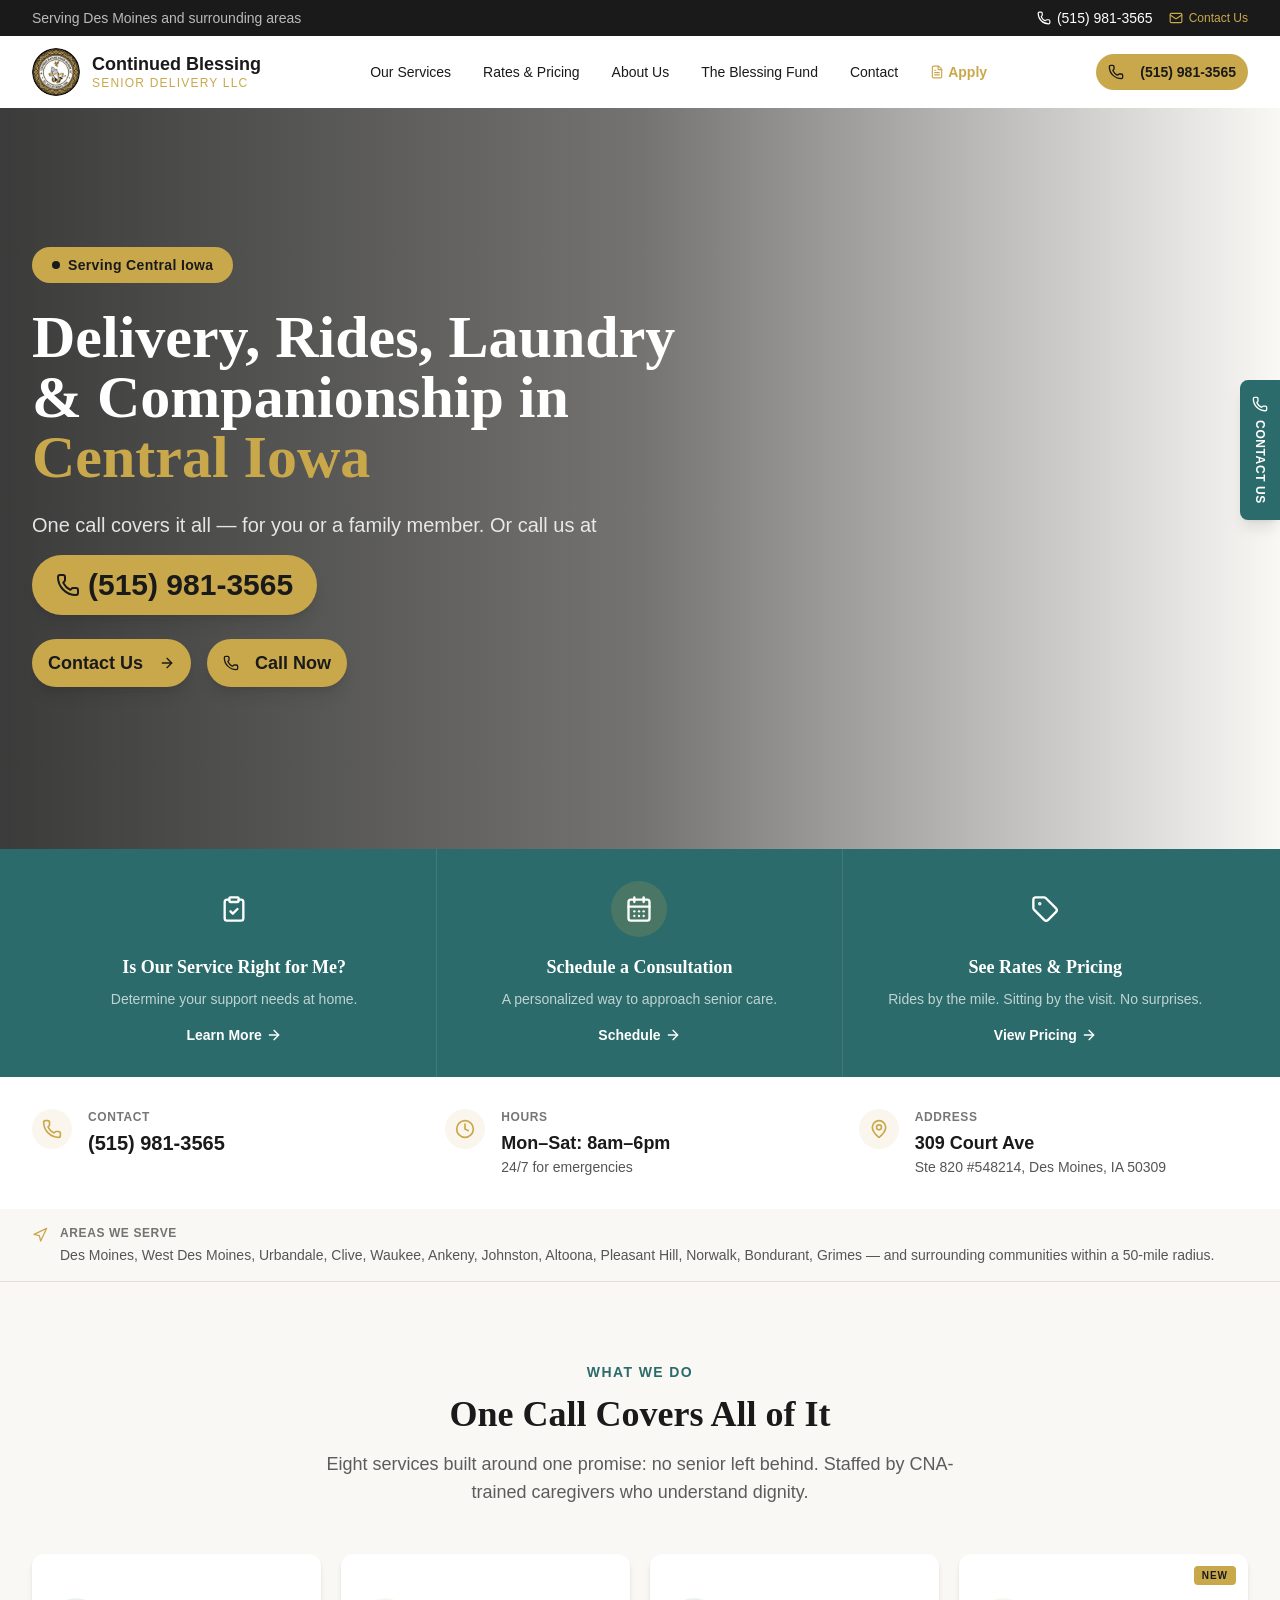
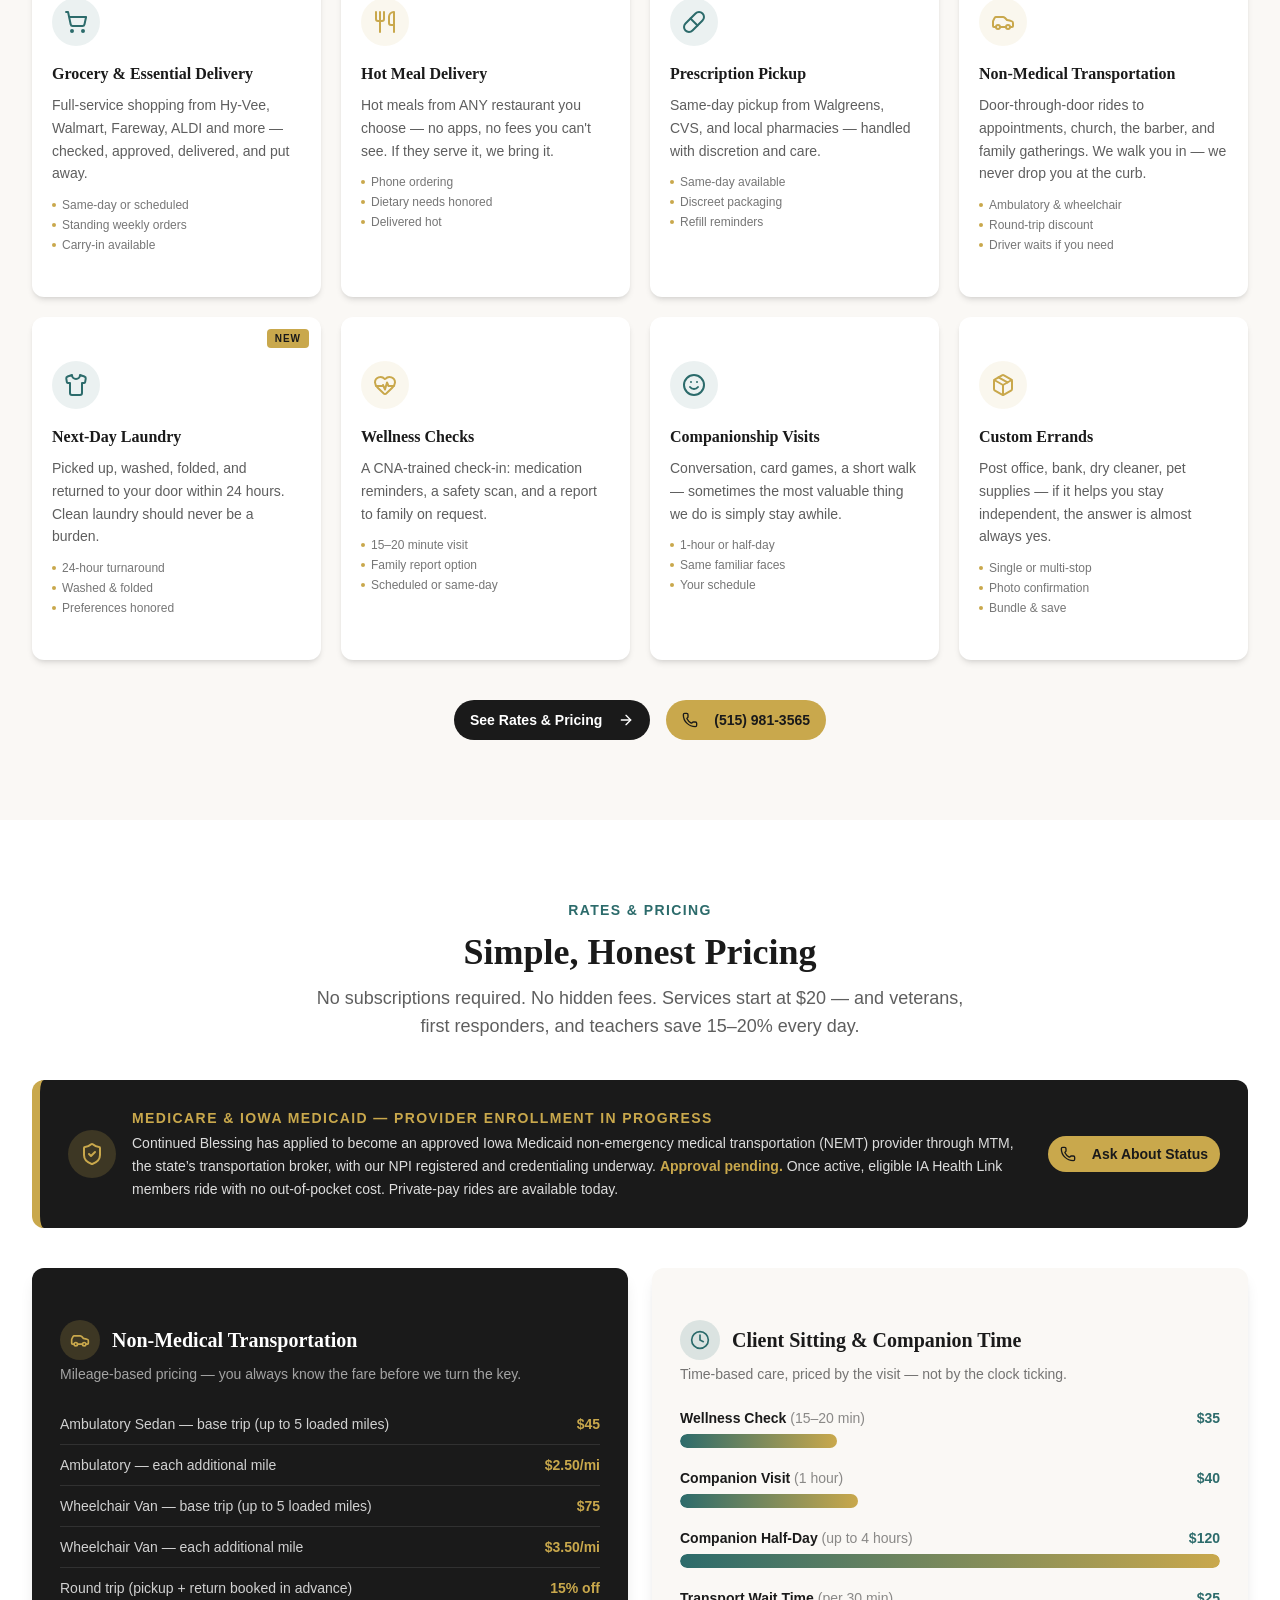
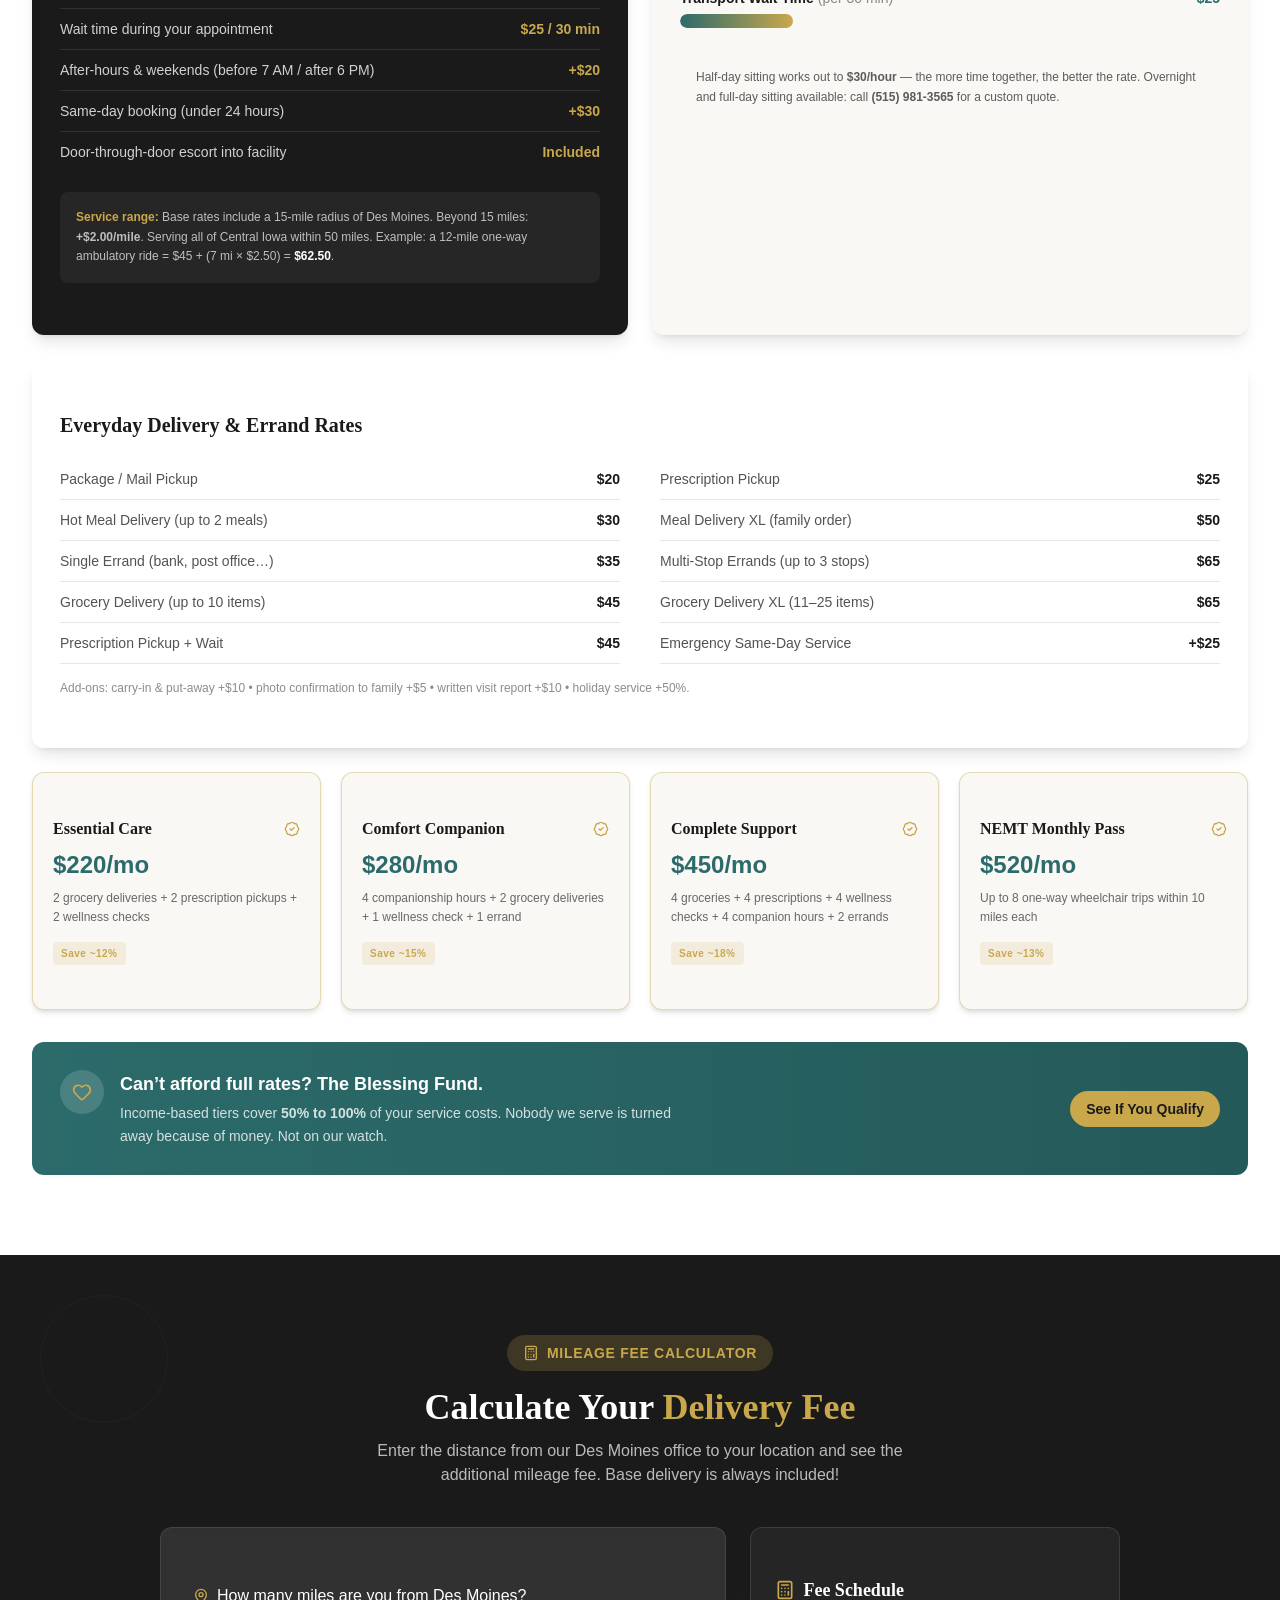
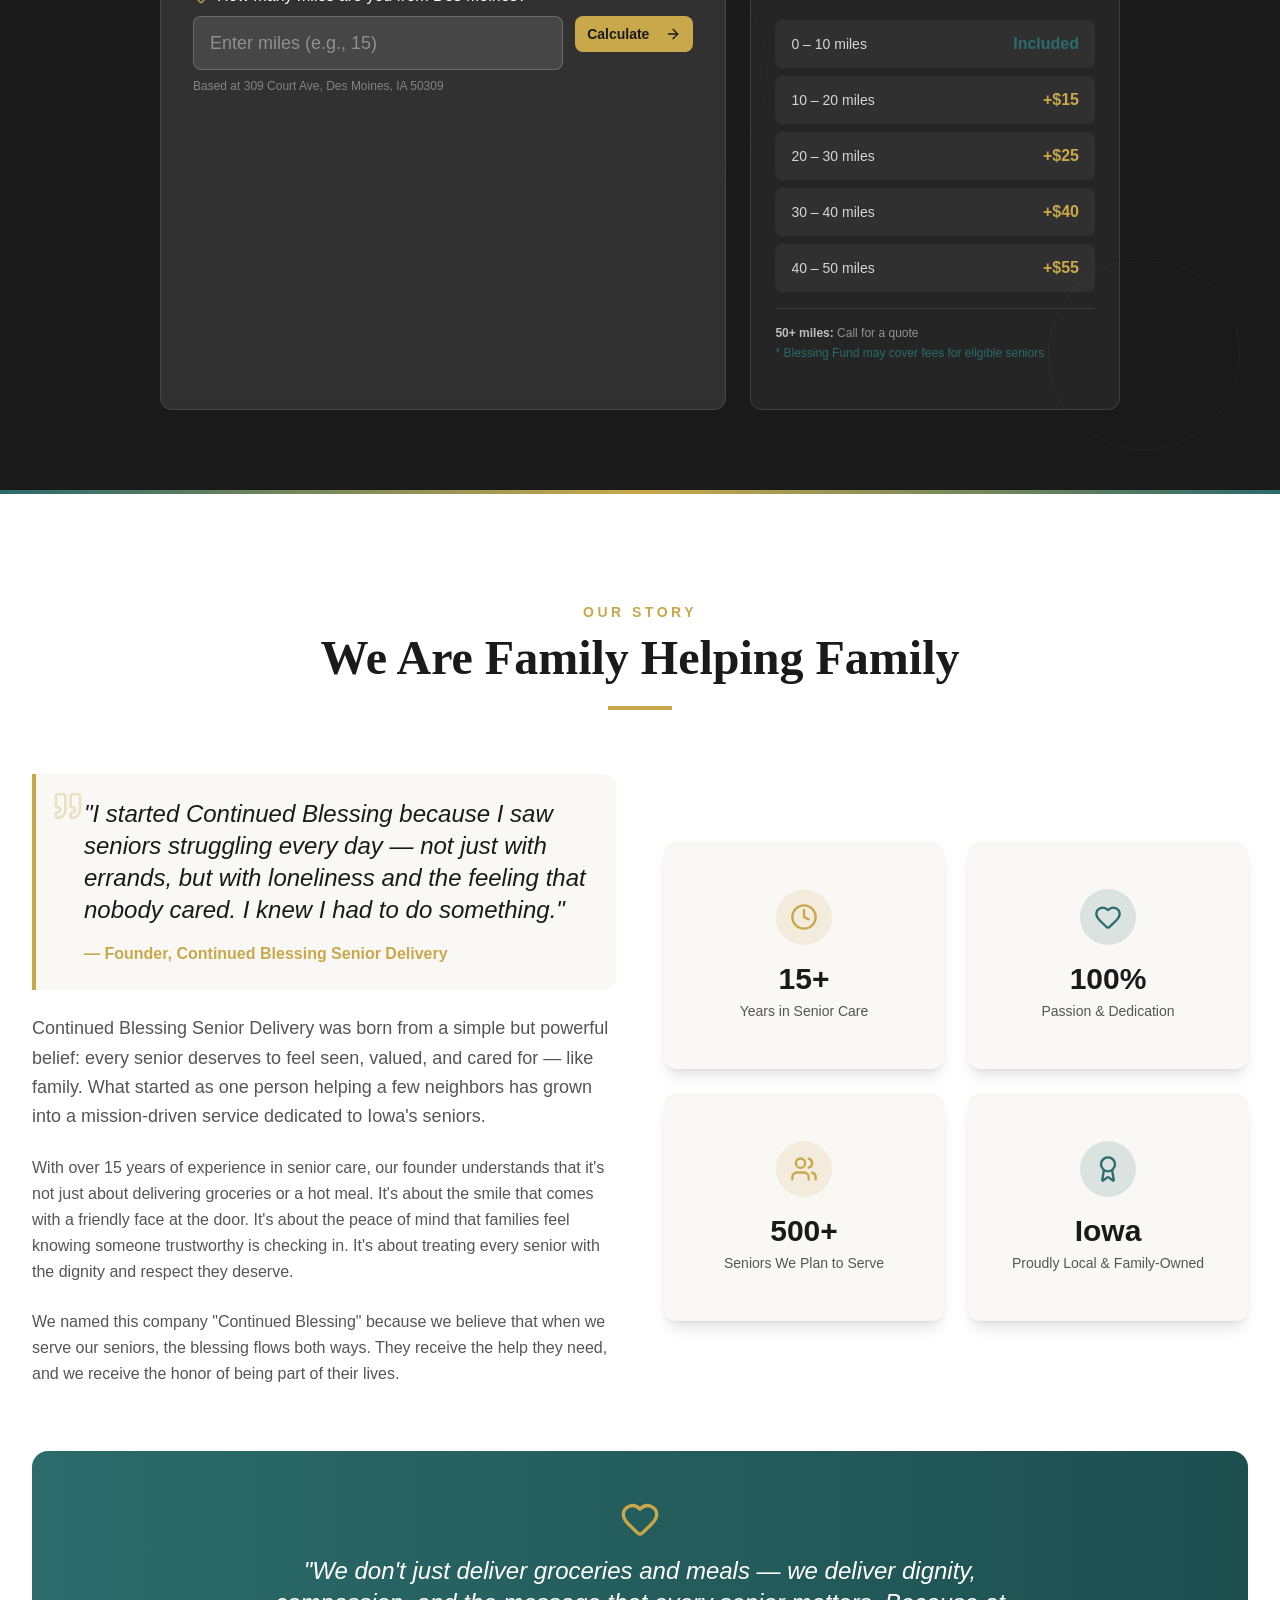
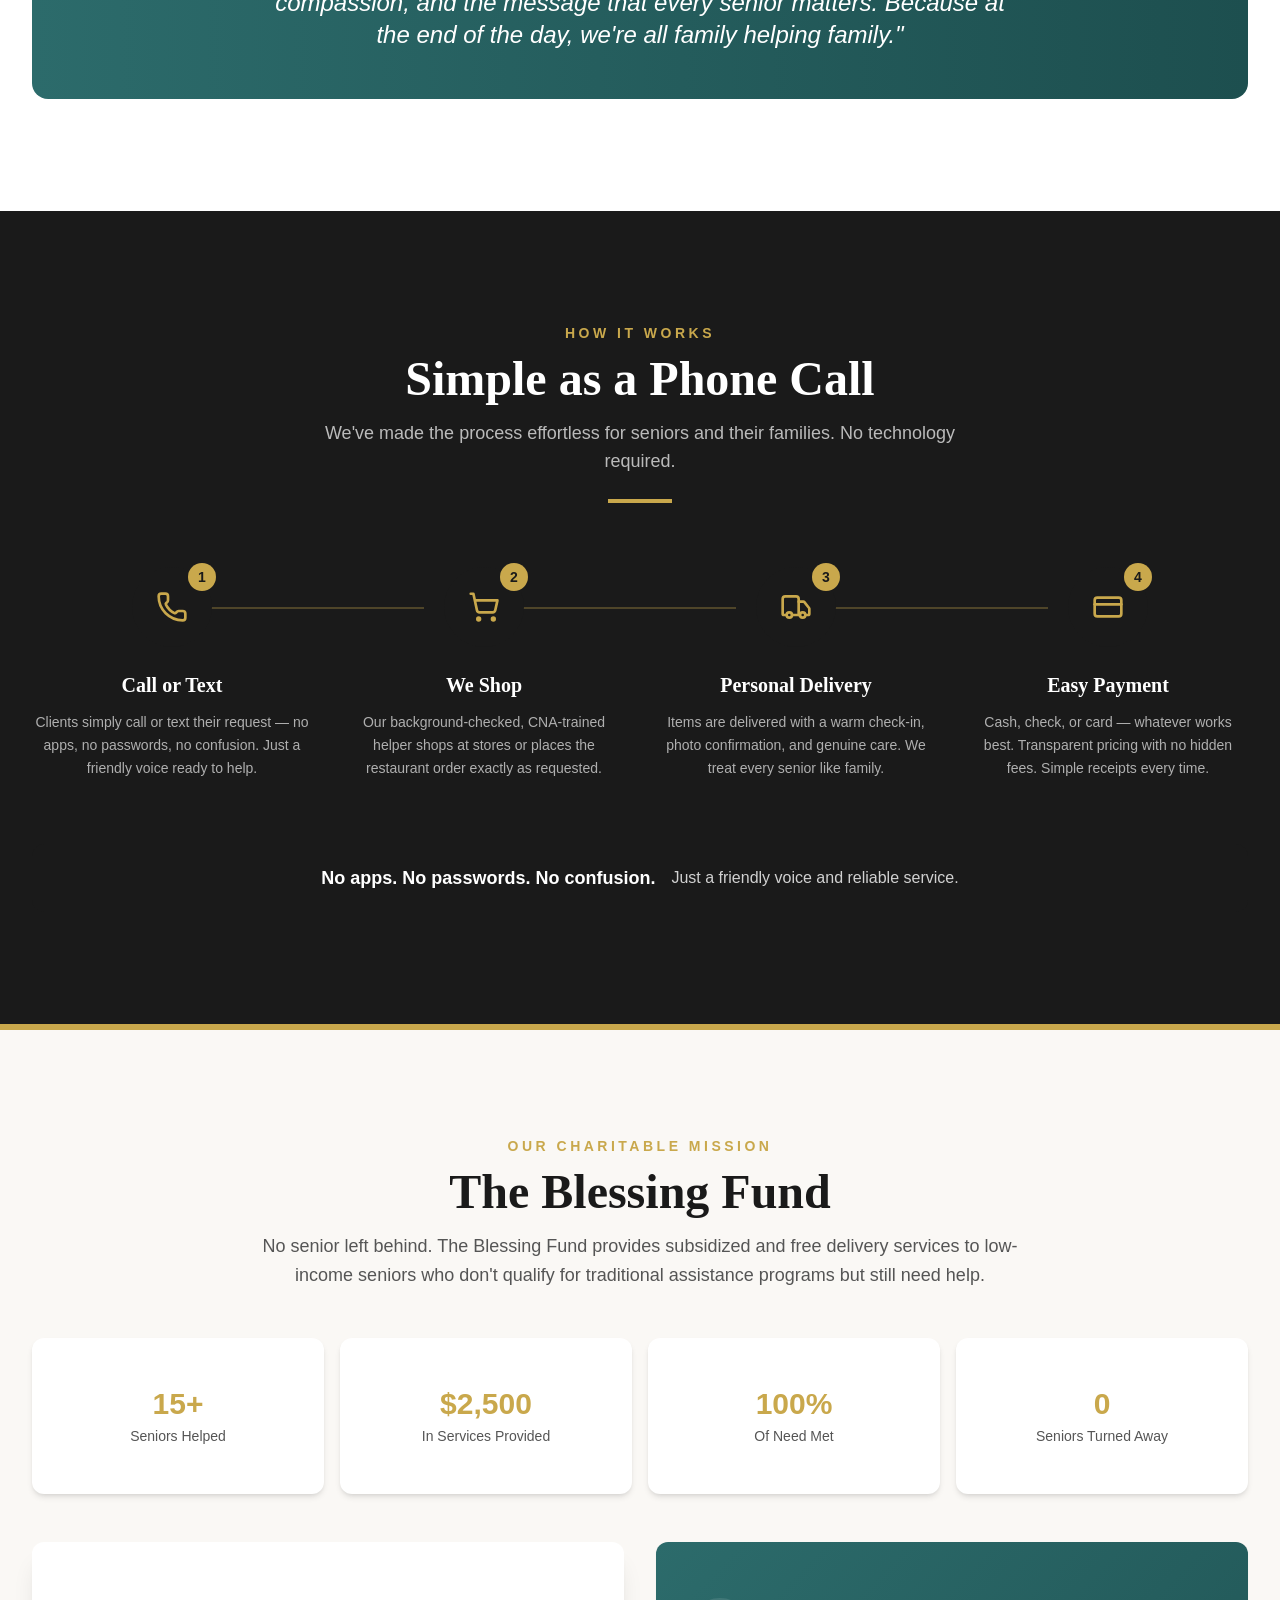
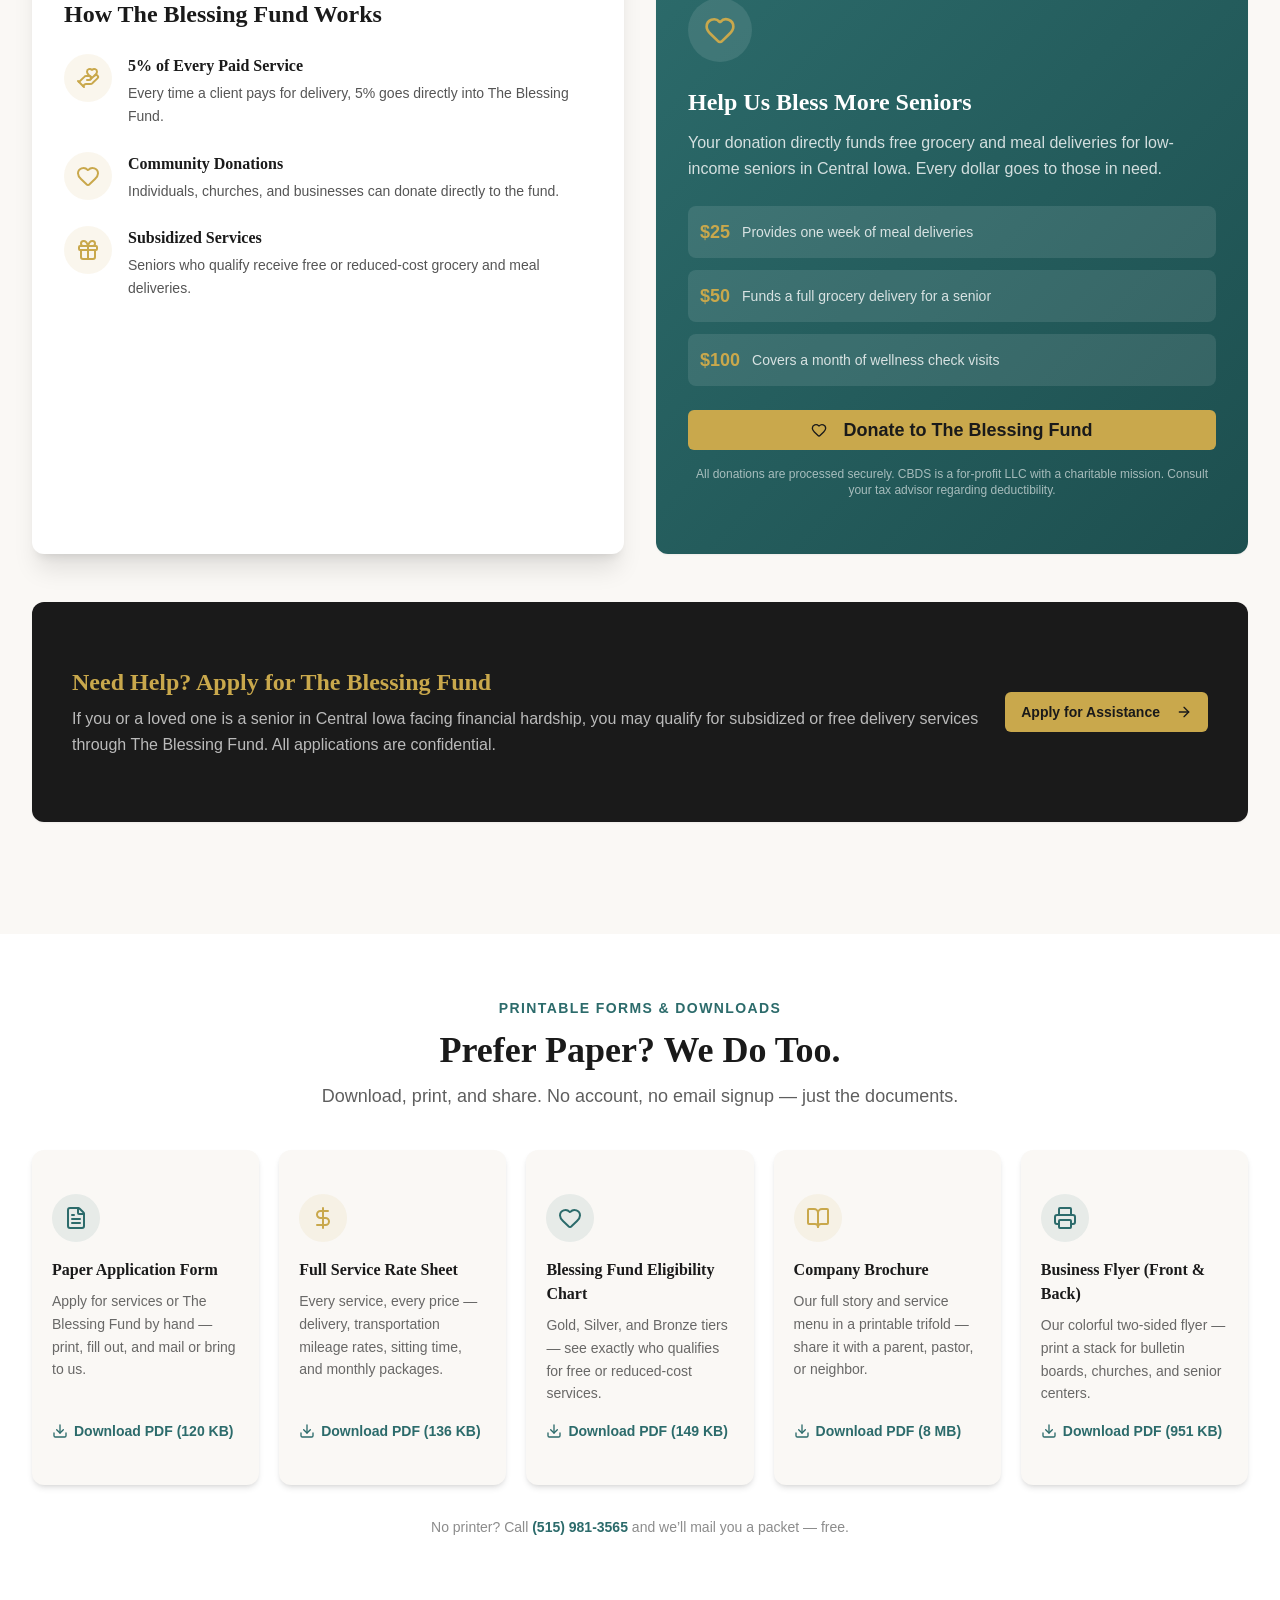
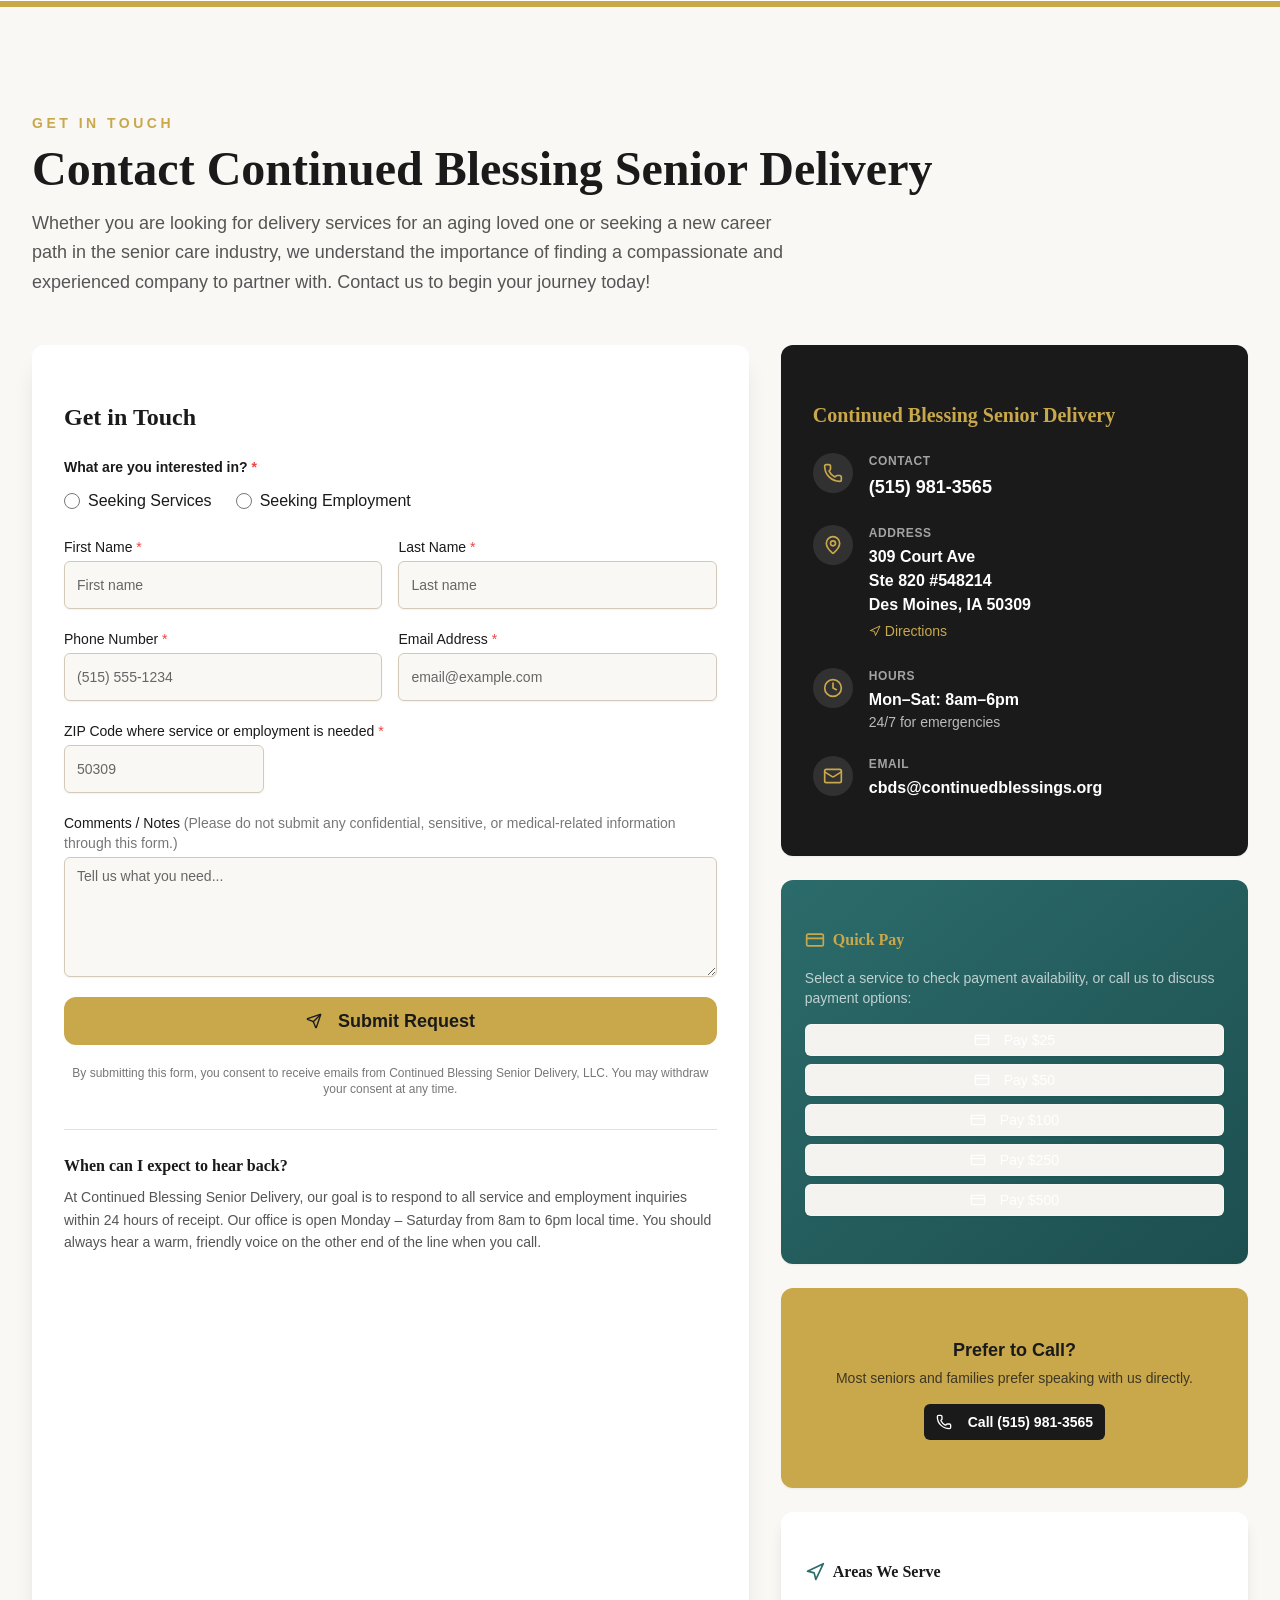
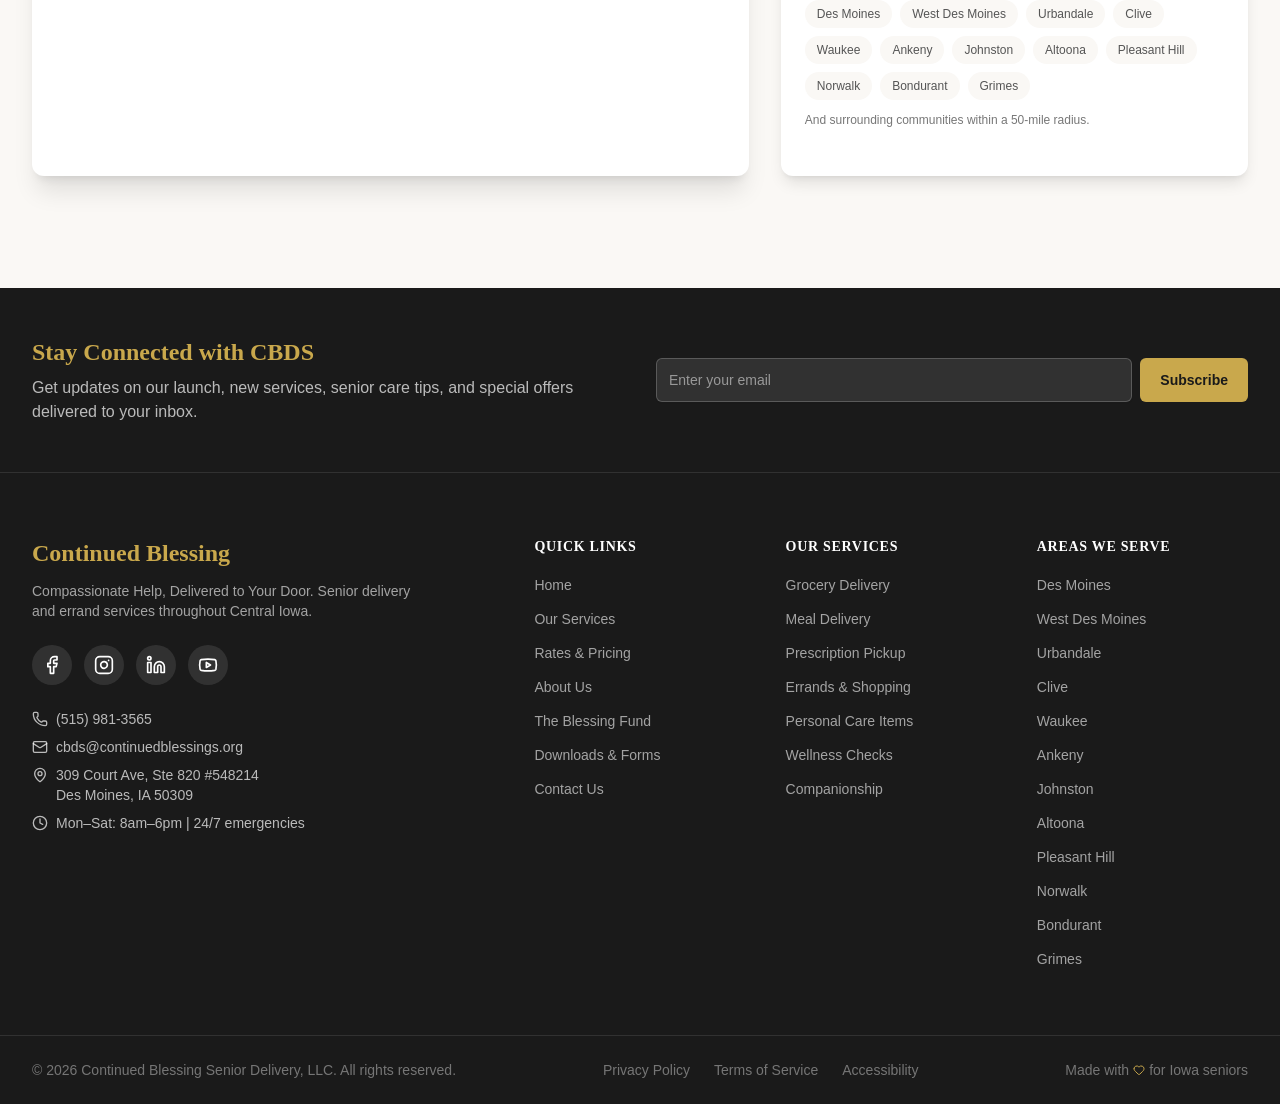
==== commit f3f9576f: "Freshen up the webpage and ensure it is working properly (6aca5fc20f93dfd203c697b4)" ====
--- a/index.html
+++ b/index.html
@@ -4,12 +4,13 @@
     <meta charset="UTF-8" />
     <meta name="viewport" content="width=device-width, initial-scale=1.0" />
     <title>Continued Blessing Senior Delivery</title>
+    <script defer src="./assets/site-support.js"></script>
     <script type="module" crossorigin src="./assets/index-cjtufgwn.js"></script>
-    <script type="module" src="./assets/donations.js"></script>
     <link rel="stylesheet" crossorigin href="./assets/index-ddmb5-oi.css">
-    <link rel="stylesheet" href="./assets/donations.css">
+    <link rel="stylesheet" href="./assets/site-support.css">
   </head>
   <body>
     <div id="root"></div>
+    <noscript>Please enable JavaScript to view this website, or call Continued Blessing Senior Delivery at <a href="tel:5159813565">(515) 981-3565</a> for assistance.</noscript>
   </body>
 </html>
--- a/assets/site-support.css
+++ b/assets/site-support.css
@@ -0,0 +1,102 @@
+section[id] {
+  scroll-margin-top: var(--header-offset, 150px);
+}
+
+#mileage-calculator .grid > *,
+#blessing-fund .grid > *,
+#contact .grid > * {
+  min-width: 0;
+}
+
+#contact a[href^="mailto:"] {
+  overflow-wrap: anywhere;
+}
+
+#mileage-calculator input[type="number"] {
+  min-width: 0;
+  width: 100%;
+}
+
+@media (max-width: 639px) {
+  .mileage-inputs {
+    flex-direction: column;
+  }
+
+  #blessing-fund button,
+  #blessing-fund-app button,
+  #contact button {
+    max-width: 100%;
+    height: auto;
+    white-space: normal;
+  }
+
+  .site-footer-links {
+    flex-wrap: wrap;
+    justify-content: center;
+  }
+}
+
+.site-notice {
+  width: min(32rem, calc(100vw - 2rem));
+  margin: auto;
+  padding: 2rem;
+  border: 1px solid #d4c9b8;
+  border-radius: 1rem;
+  background: #faf8f5;
+  color: #1a1a1a;
+  box-shadow: 0 16px 48px #1a1a1a33;
+}
+
+.site-notice::backdrop {
+  background: #1a1a1a99;
+}
+
+.site-notice h2 {
+  margin-bottom: 1rem;
+  font-size: 1.5rem;
+  font-weight: 700;
+}
+
+.site-notice p {
+  line-height: 1.6;
+}
+
+.site-notice-actions {
+  display: flex;
+  flex-wrap: wrap;
+  gap: 1rem;
+  align-items: center;
+  margin-top: 1.5rem;
+}
+
+.site-notice-actions a {
+  color: #245959;
+  text-decoration: underline;
+  font-weight: 700;
+}
+
+.site-notice-actions button {
+  padding: 0.65rem 1.25rem;
+  border-radius: 999px;
+  background: #c9a84c;
+  color: #1a1a1a;
+  font-weight: 700;
+  cursor: pointer;
+}
+
+.site-notice :focus-visible {
+  outline: 3px solid #2c6b6b;
+  outline-offset: 4px;
+}
+
+@media (prefers-reduced-motion: reduce) {
+  html {
+    scroll-behavior: auto !important;
+  }
+
+  *, *::before, *::after {
+    animation-duration: 0.01ms !important;
+    animation-iteration-count: 1 !important;
+    transition-duration: 0.01ms !important;
+  }
+}
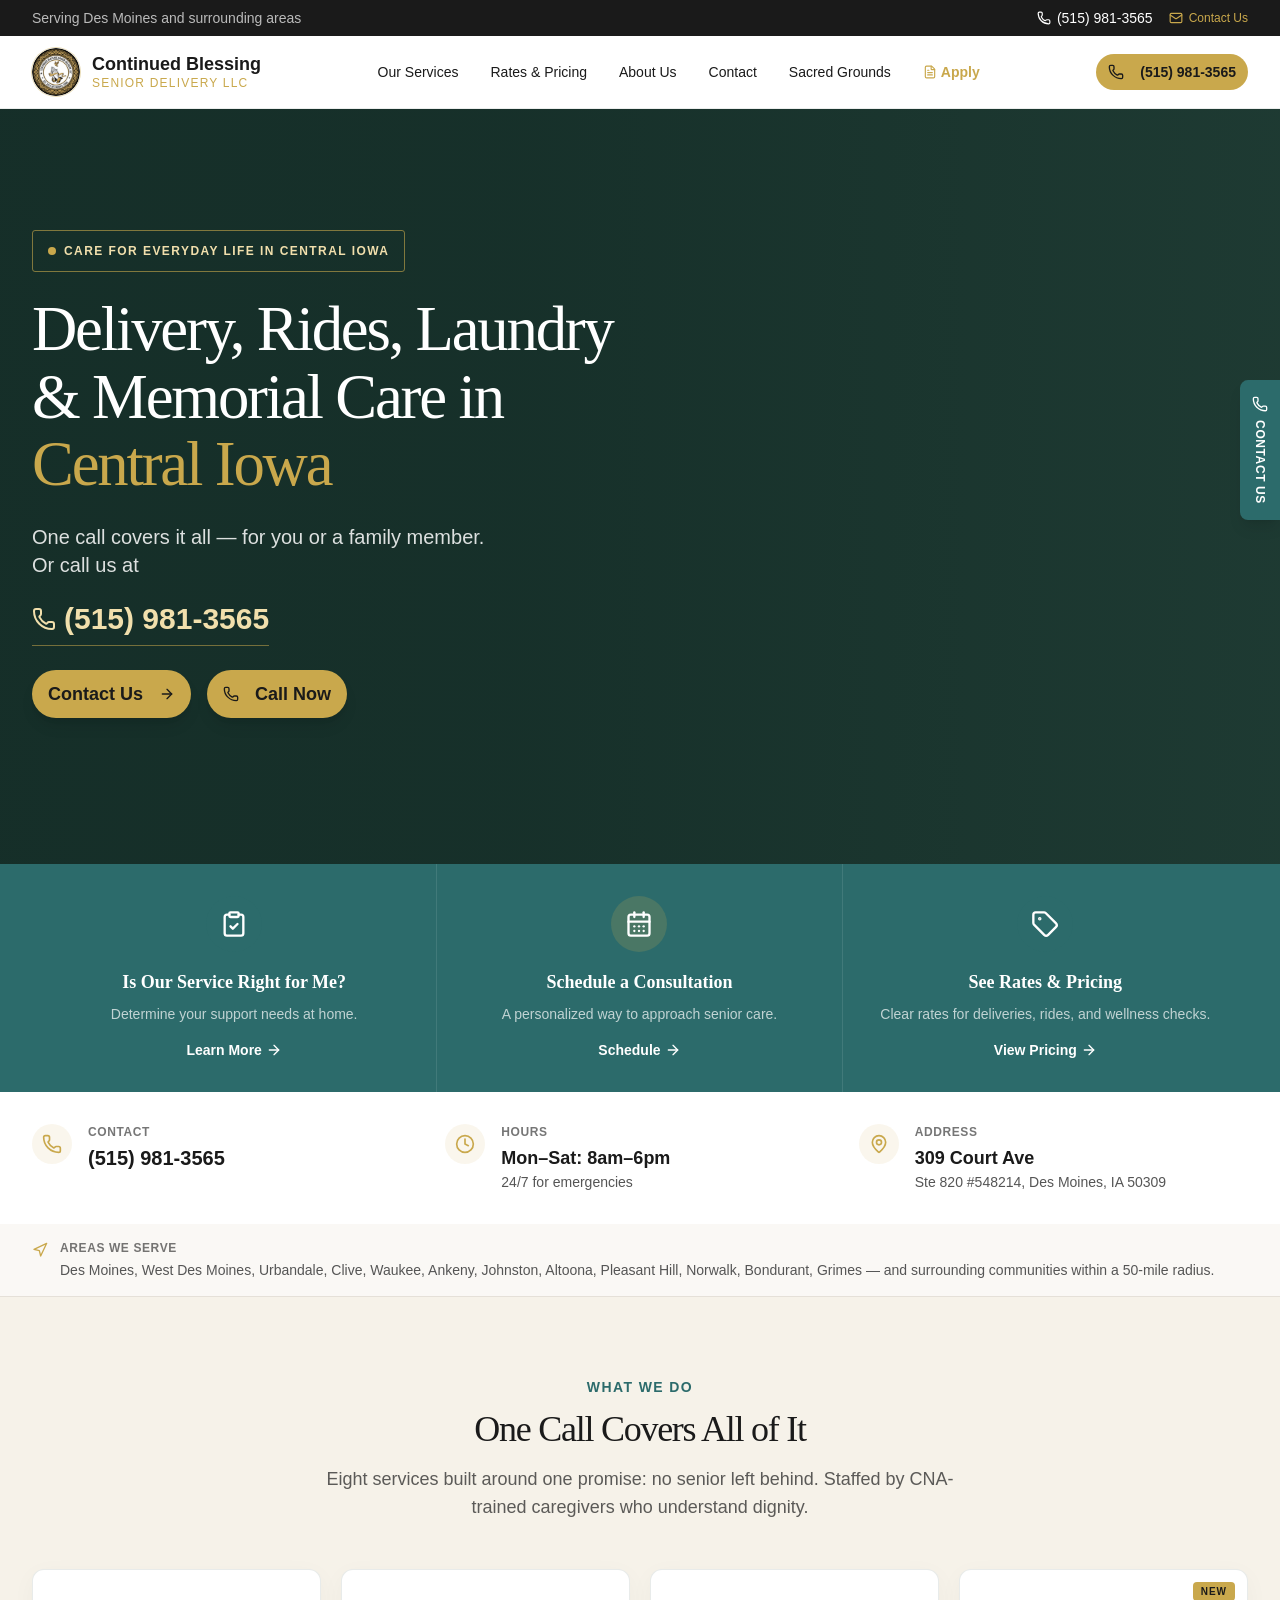
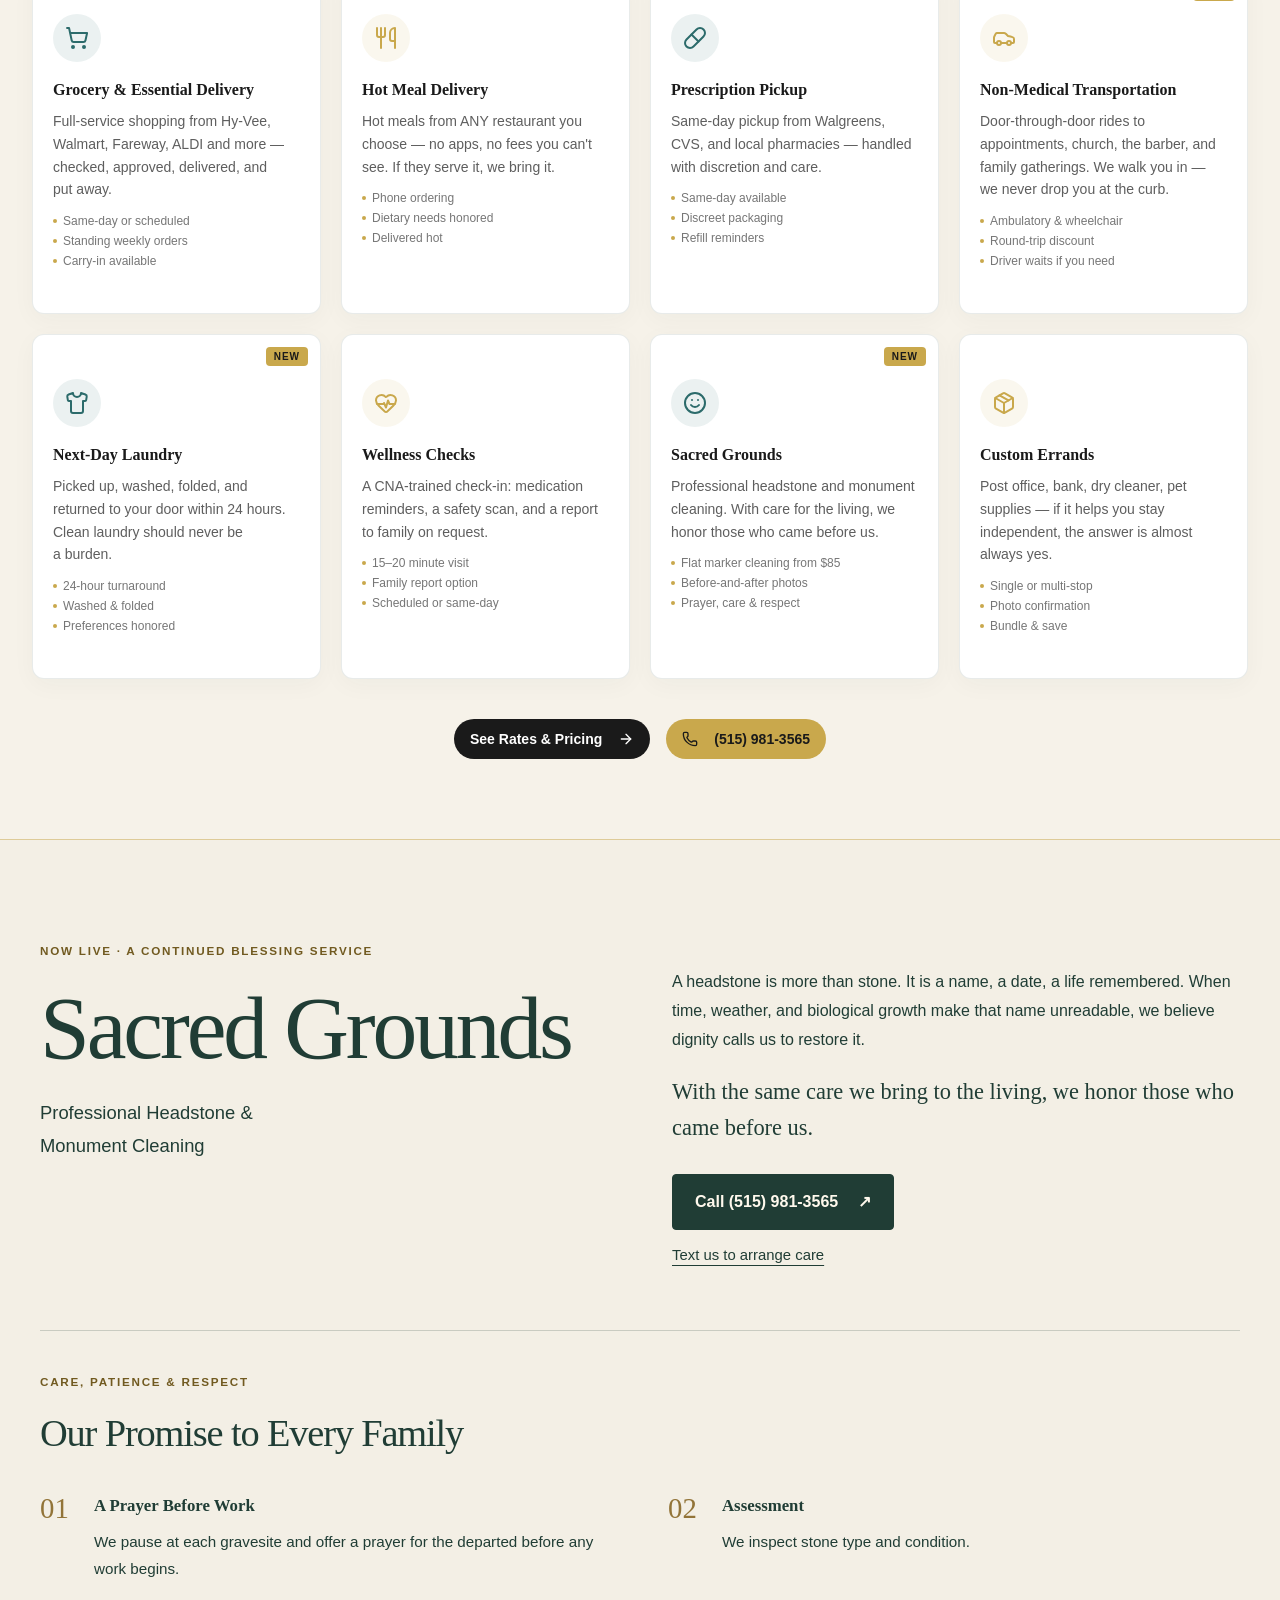
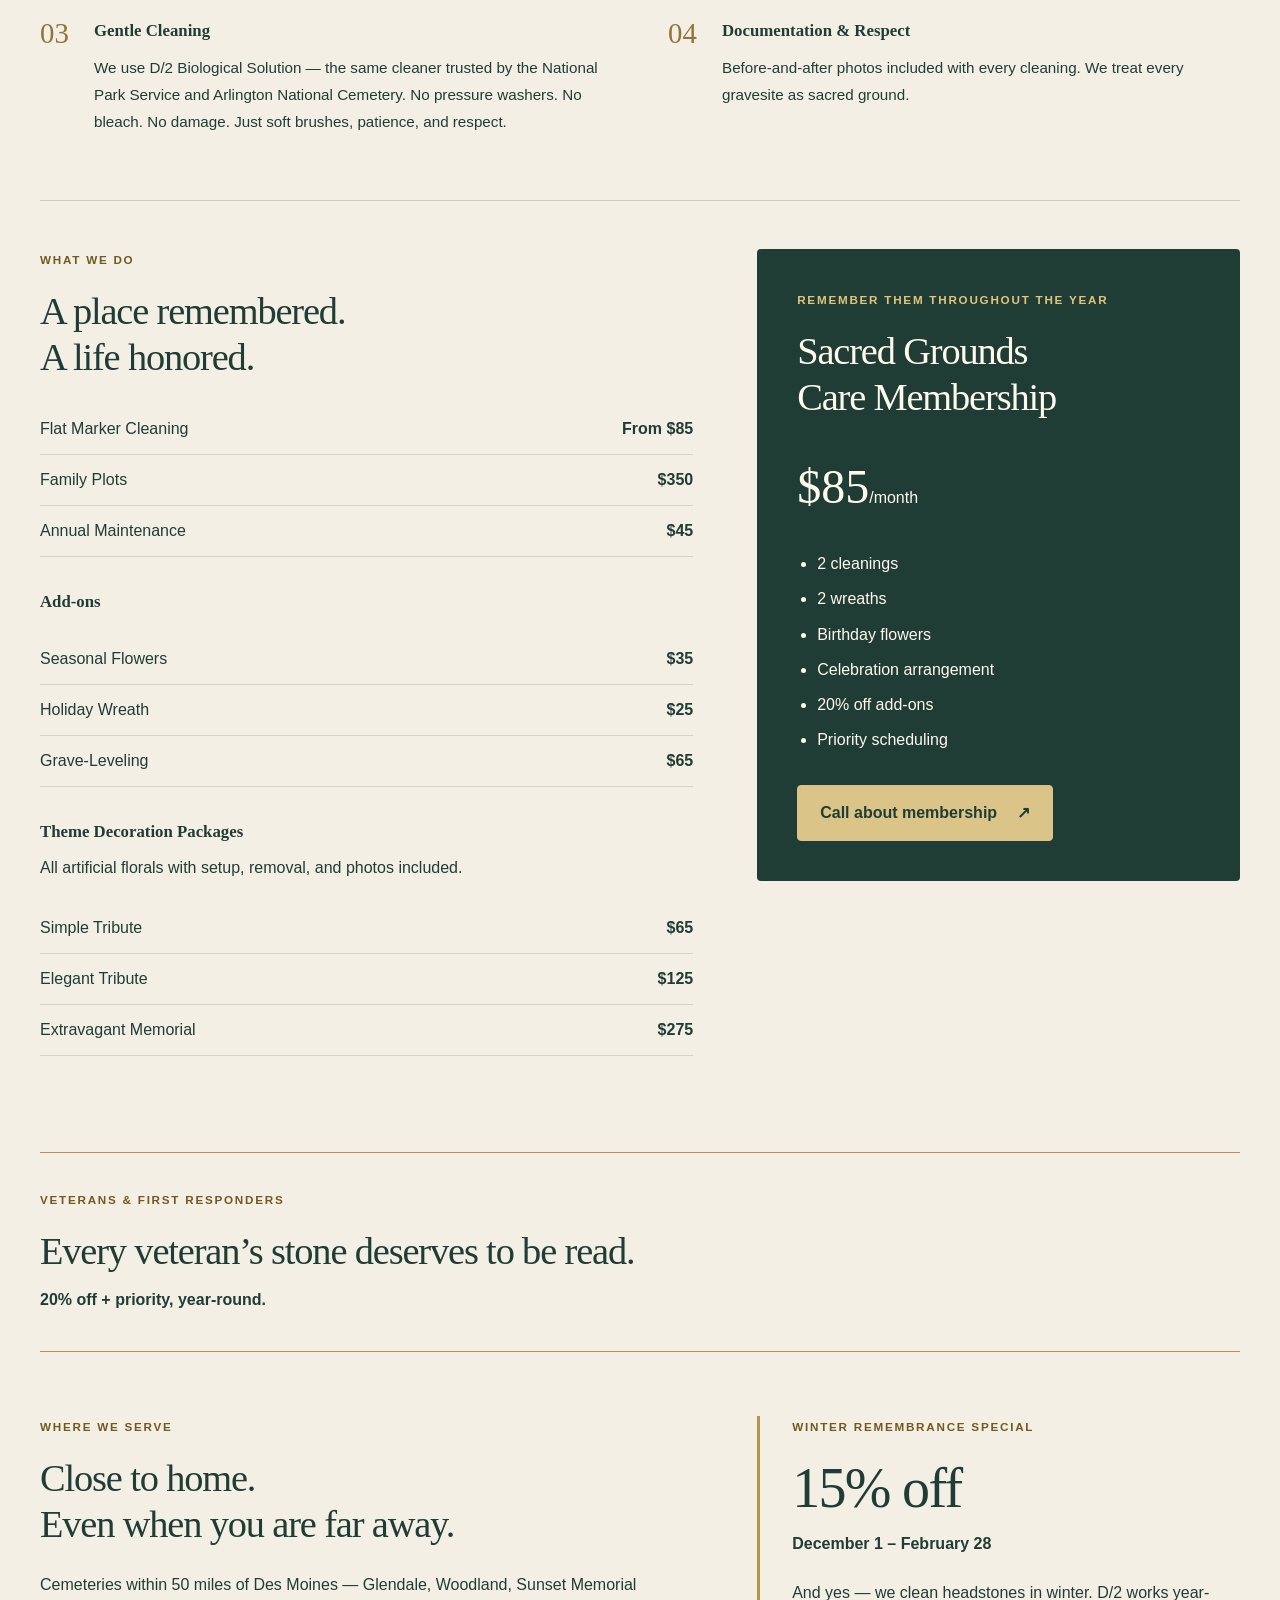
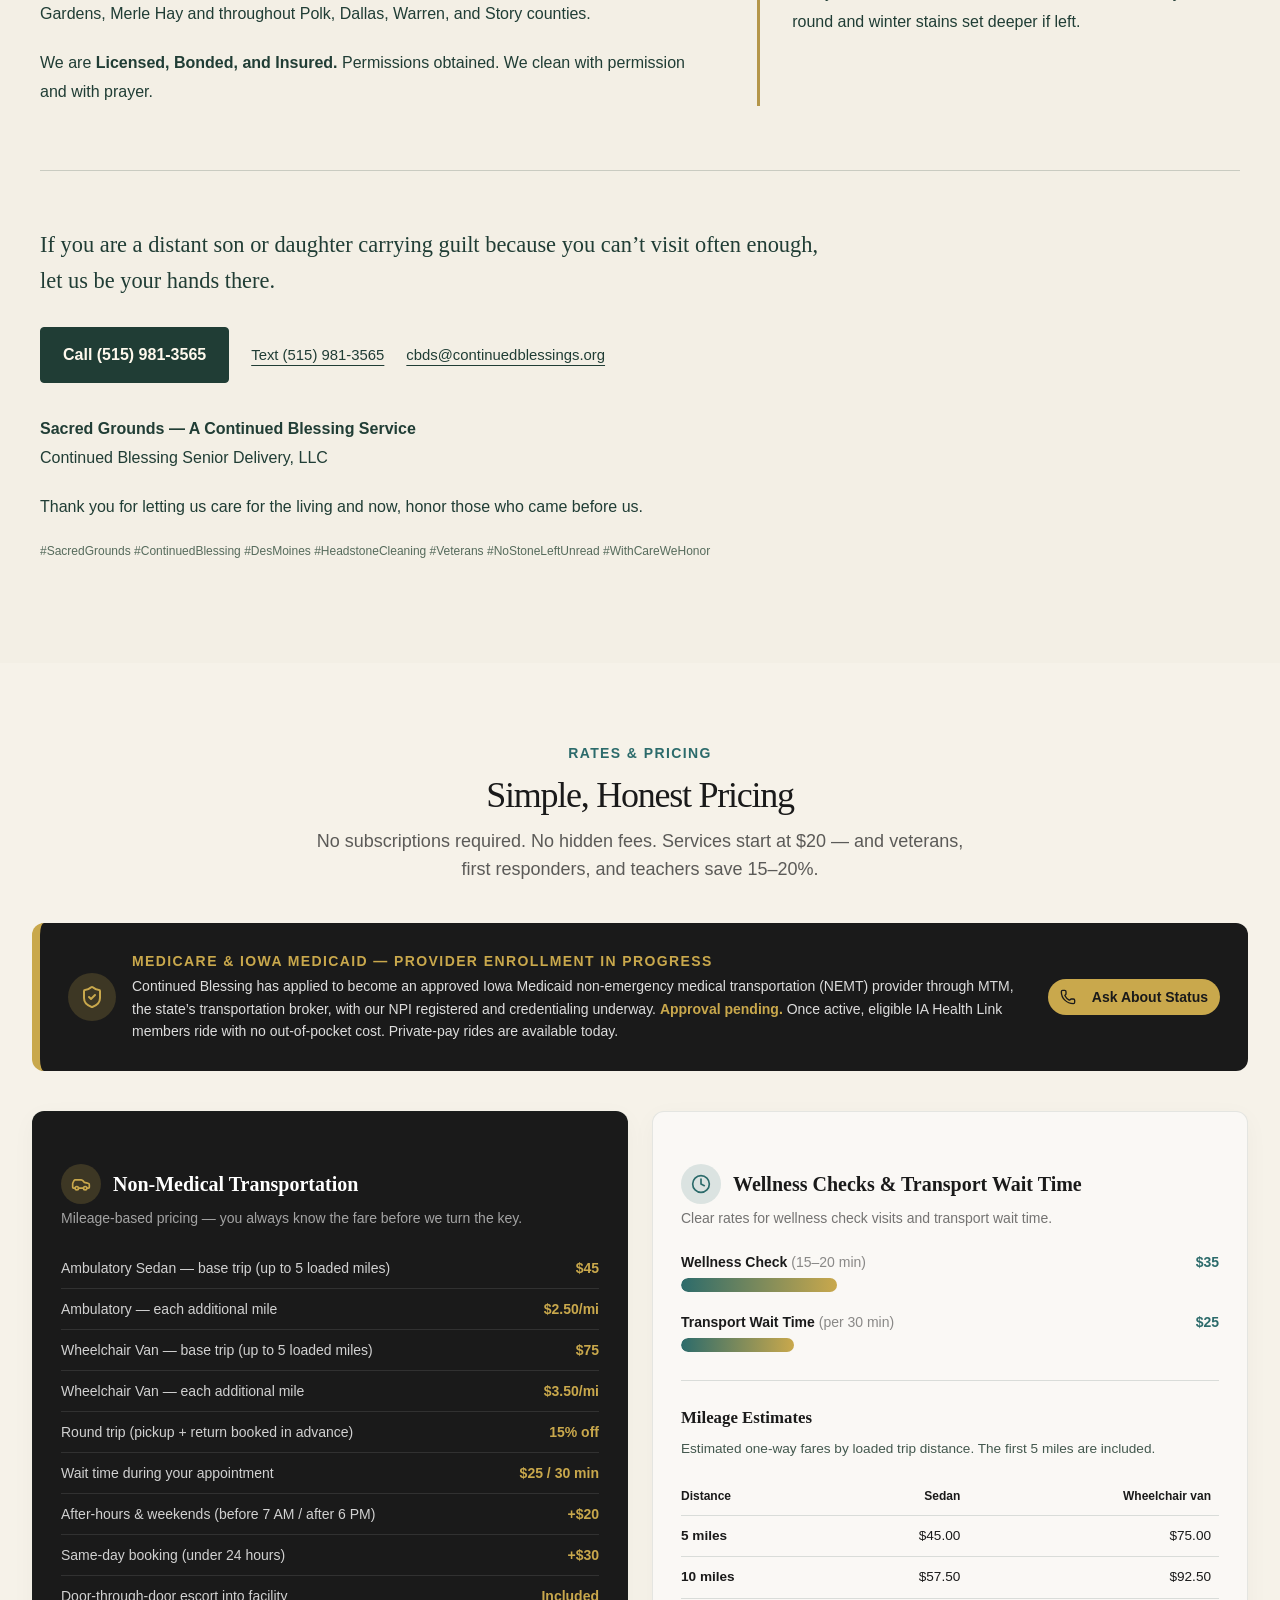
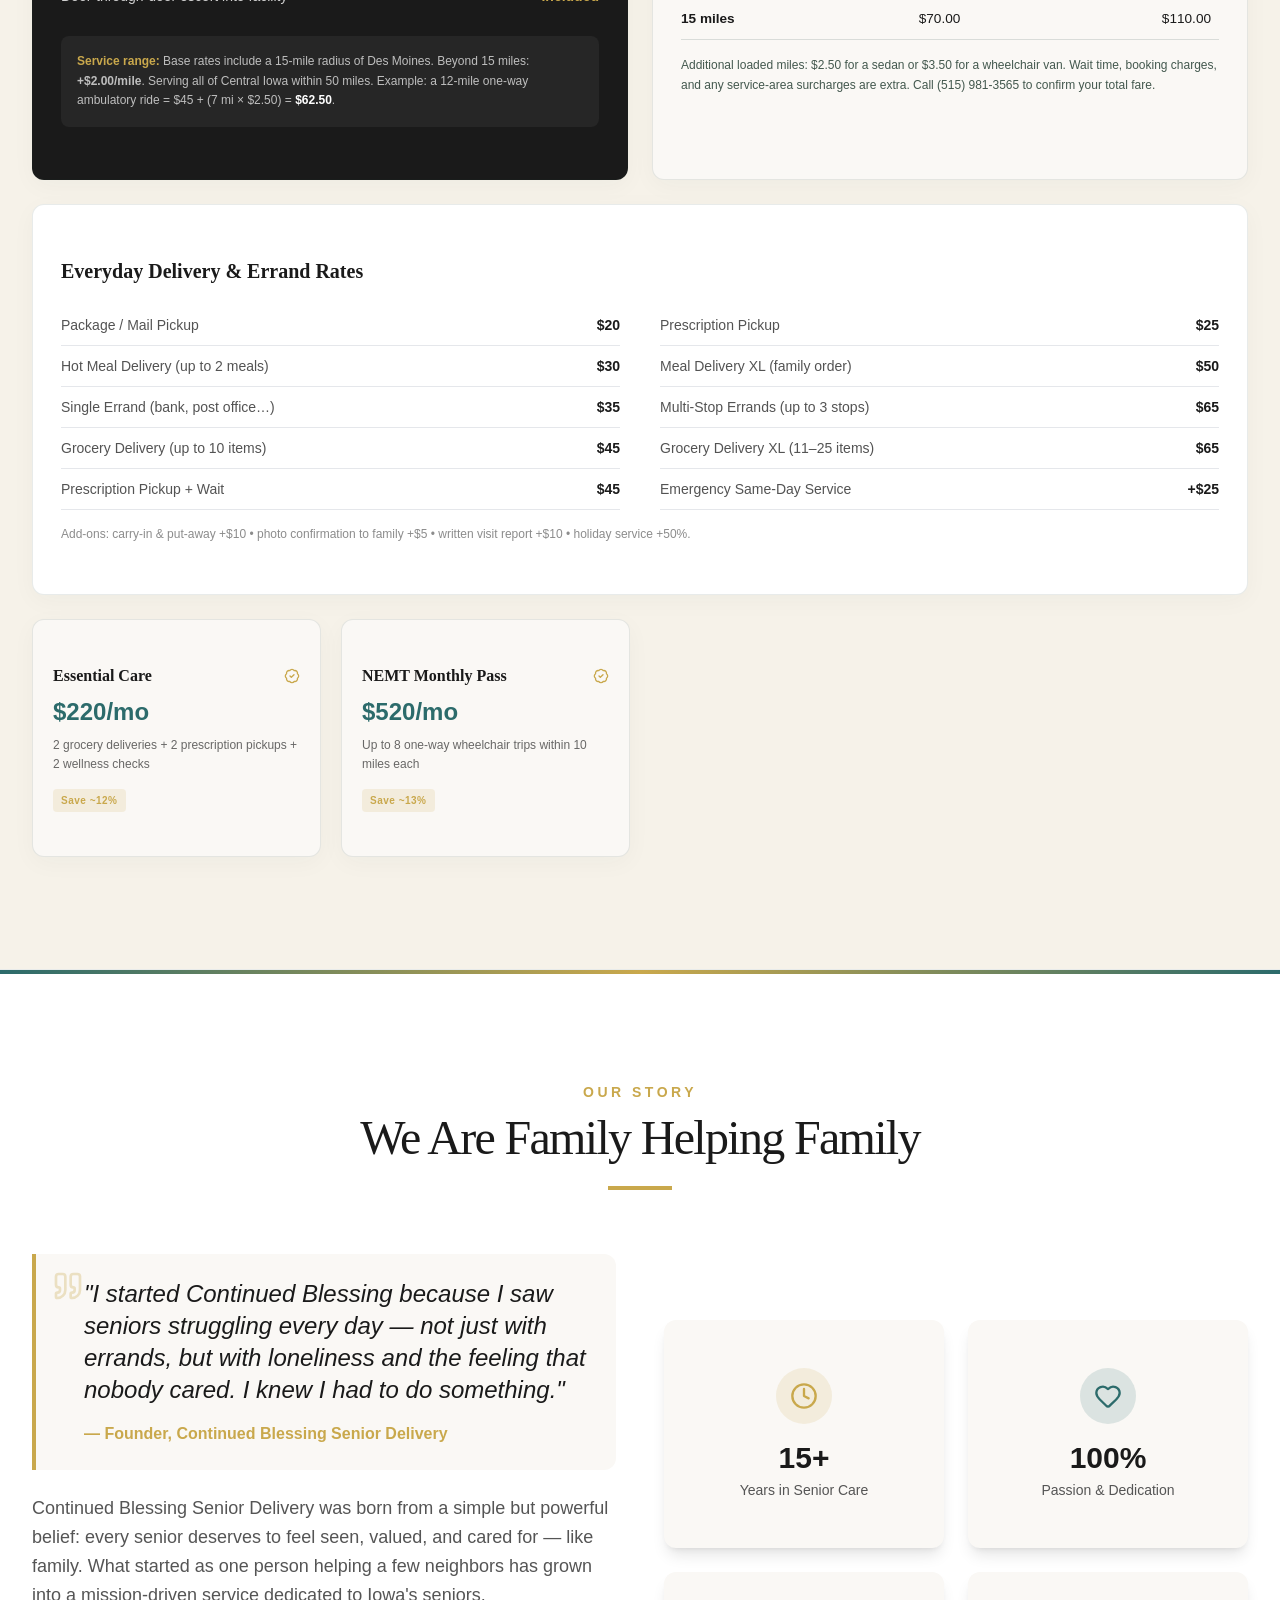
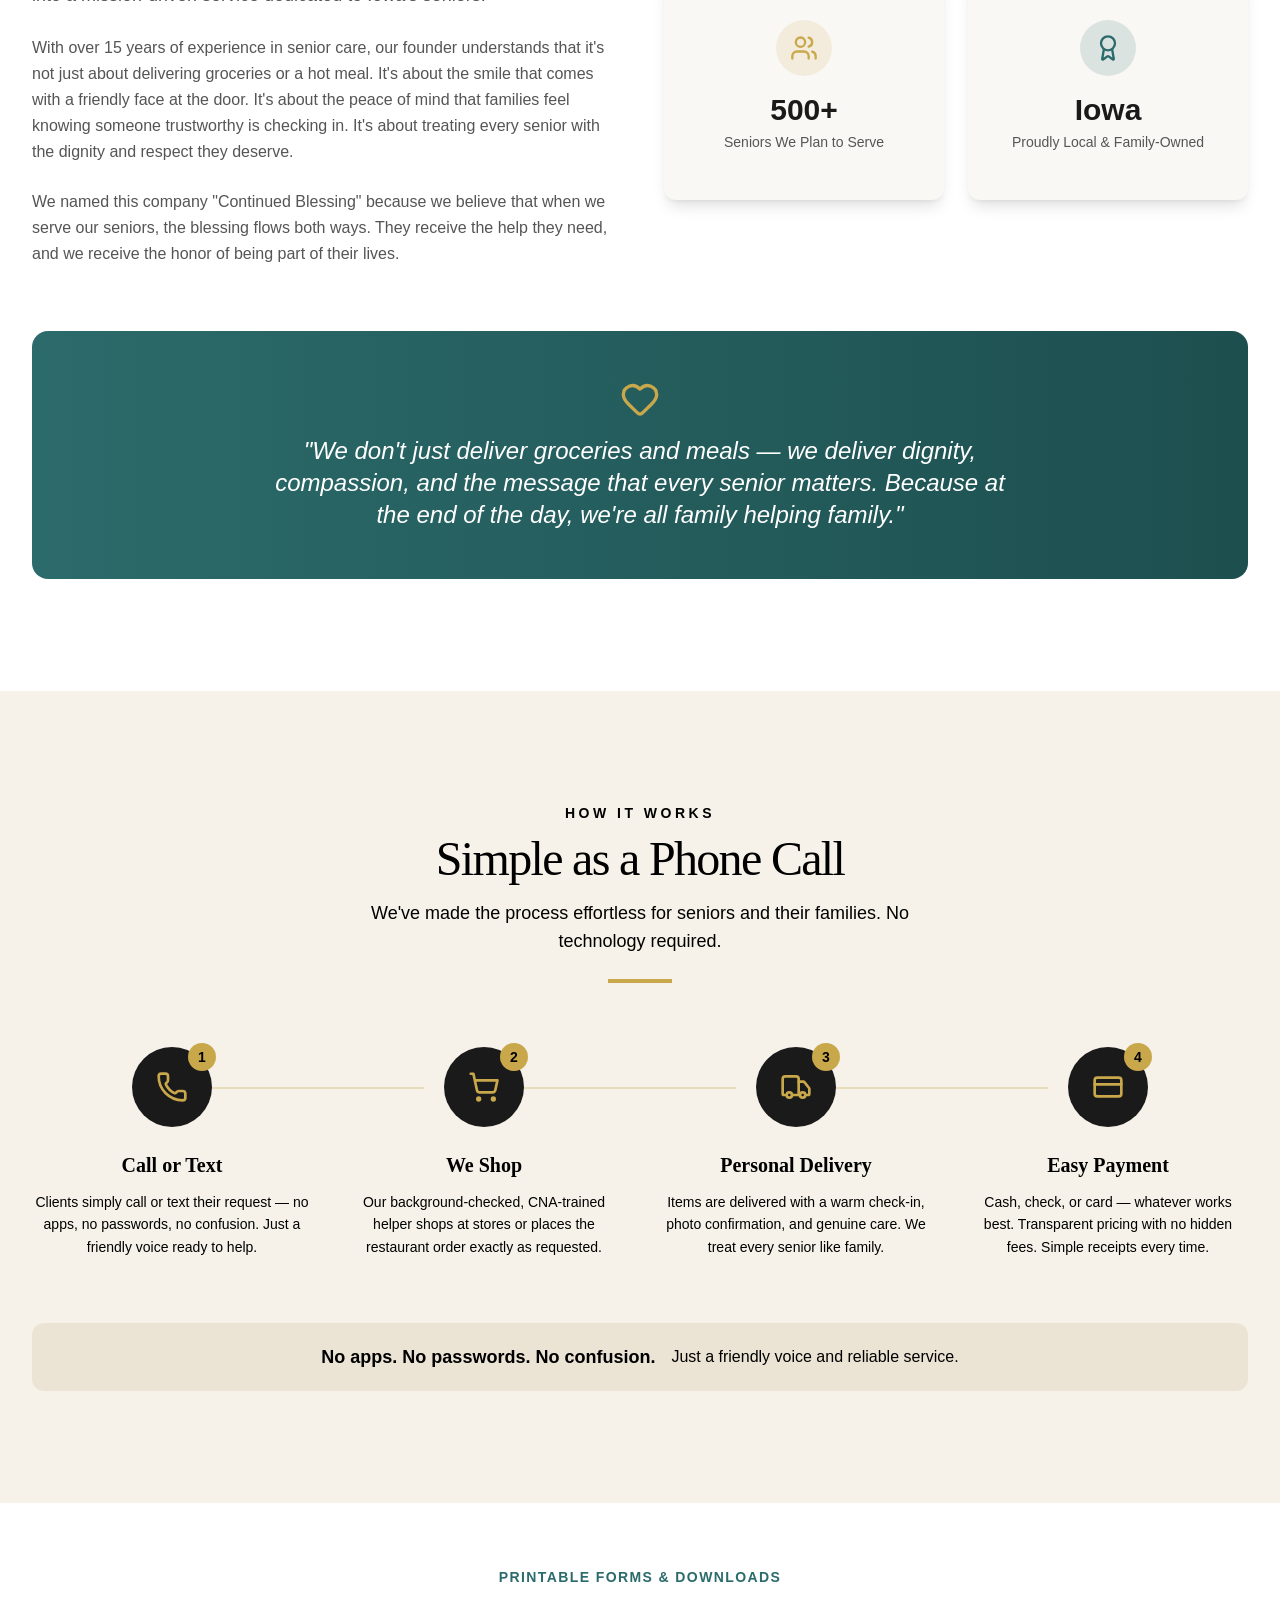
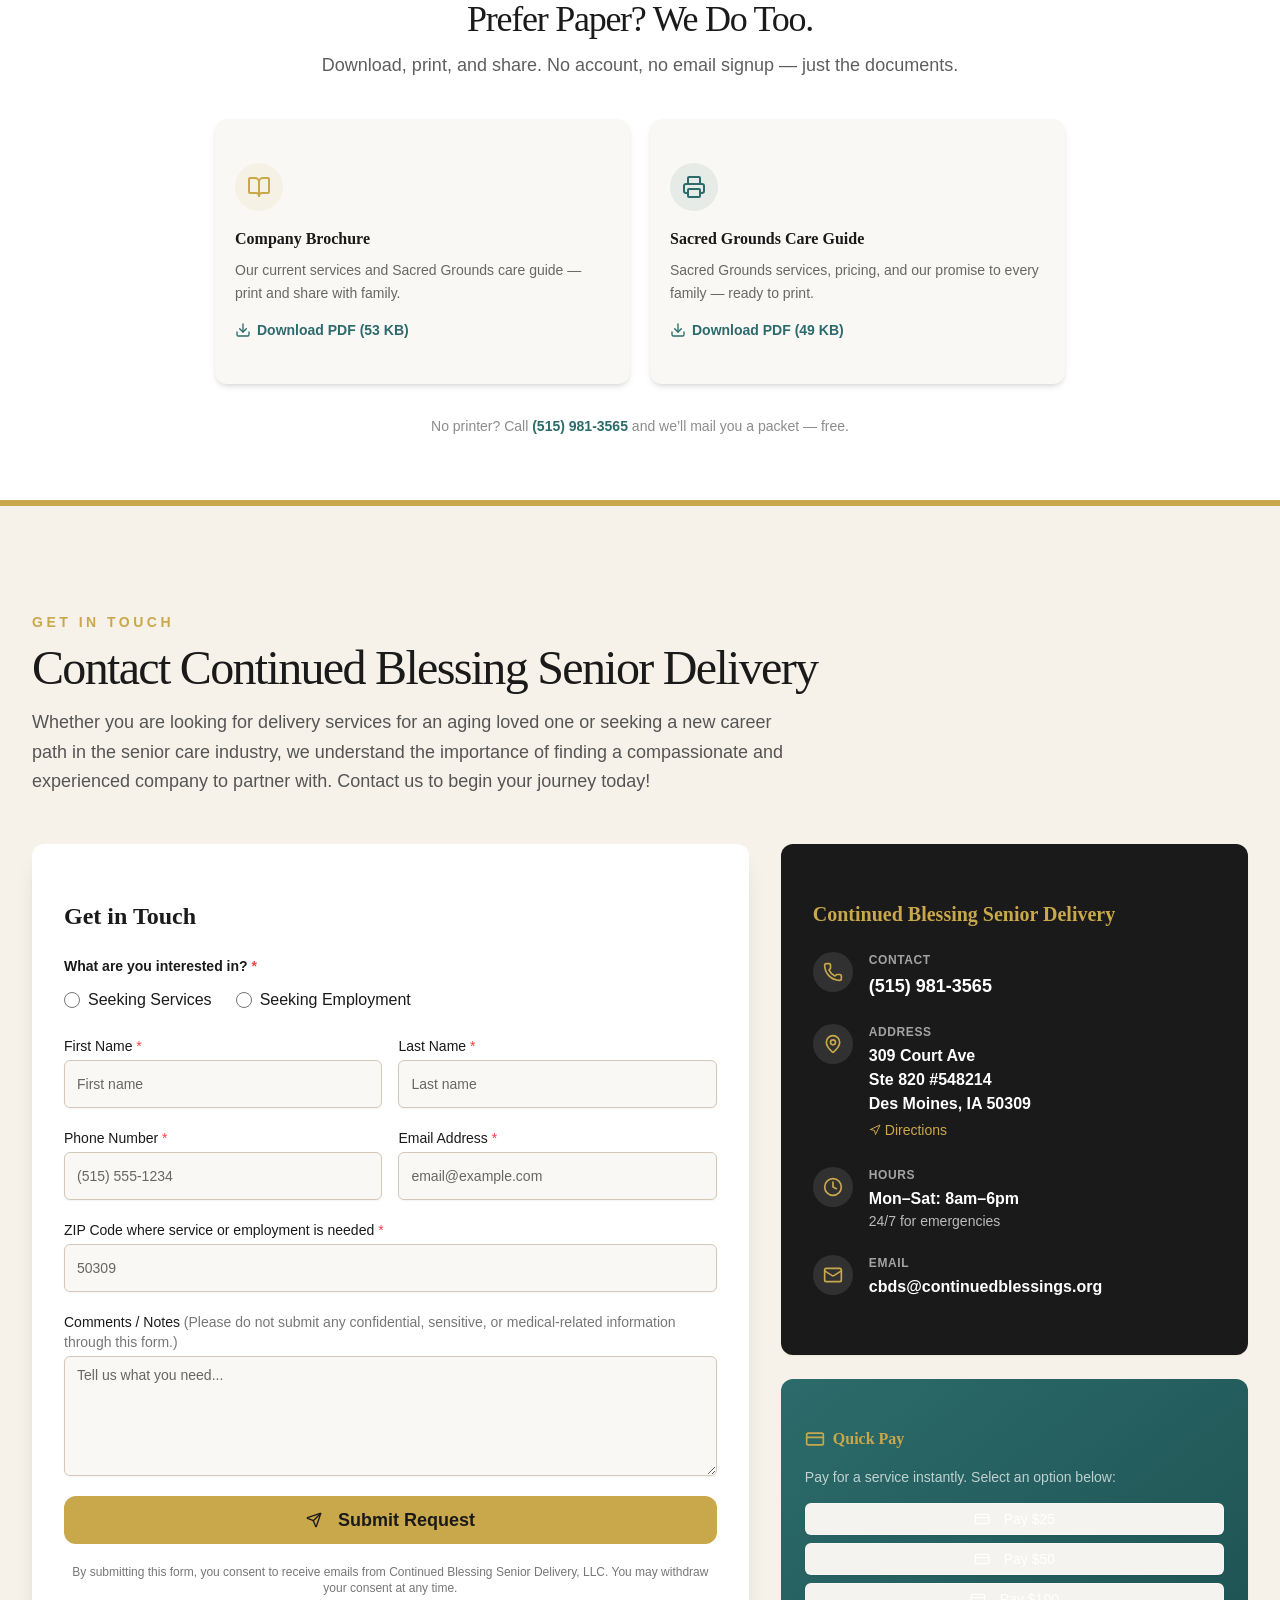
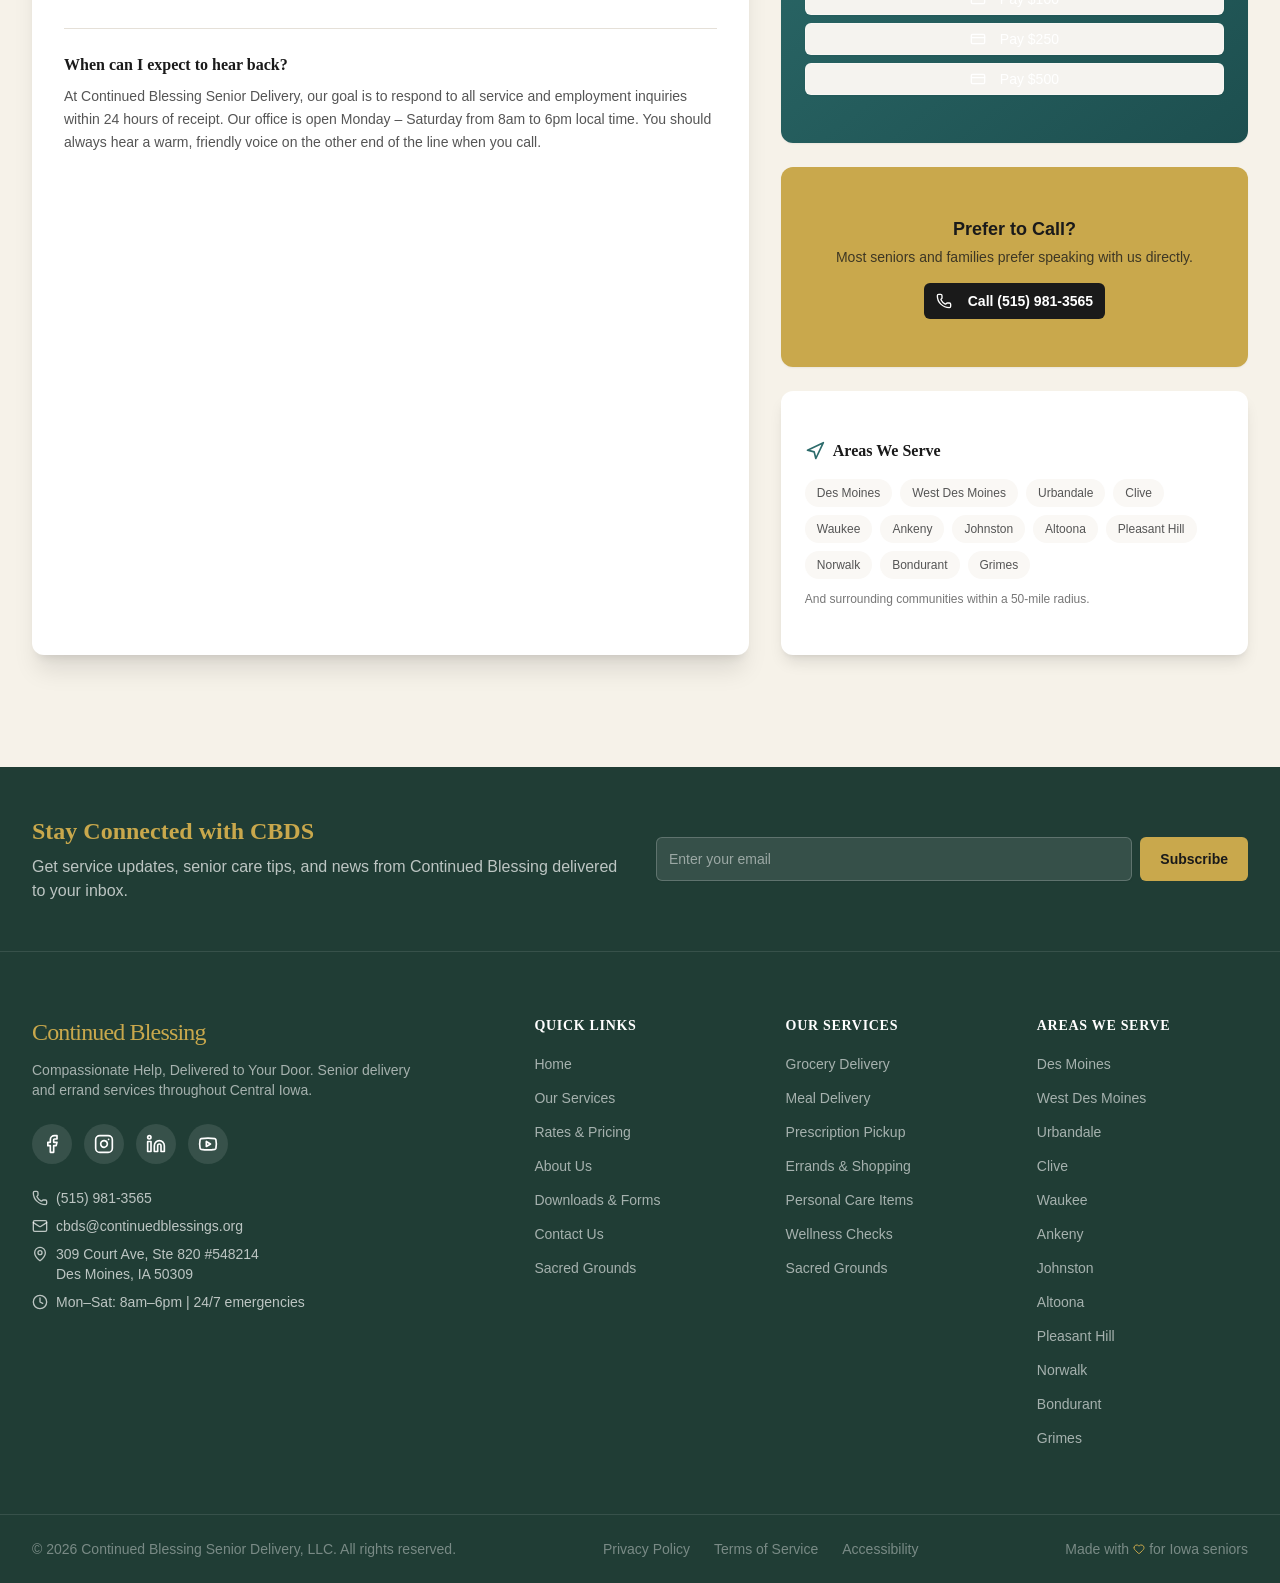
==== commit 1e287f45: "Refresh website: remove launch date and Blessing Fund, replace companionship with Sacred Grounds (6a" ====
--- a/index.html
+++ b/index.html
@@ -3,14 +3,15 @@
   <head>
     <meta charset="UTF-8" />
     <meta name="viewport" content="width=device-width, initial-scale=1.0" />
+    <meta name="description" content="Delivery, rides, laundry, and errands in Central Iowa, plus Sacred Grounds professional headstone and monument cleaning. Call or text (515) 981-3565." />
+    <meta name="theme-color" content="#203d35" />
     <title>Continued Blessing Senior Delivery</title>
-    <script defer src="./assets/site-support.js"></script>
     <script type="module" crossorigin src="./assets/index-cjtufgwn.js"></script>
     <link rel="stylesheet" crossorigin href="./assets/index-ddmb5-oi.css">
-    <link rel="stylesheet" href="./assets/site-support.css">
+    <link rel="stylesheet" href="./assets/refresh.css" />
+    <link rel="stylesheet" href="./assets/sacred-grounds.css" />
   </head>
   <body>
     <div id="root"></div>
-    <noscript>Please enable JavaScript to view this website, or call Continued Blessing Senior Delivery at <a href="tel:5159813565">(515) 981-3565</a> for assistance.</noscript>
   </body>
 </html>
--- a/assets/refresh.css
+++ b/assets/refresh.css
@@ -0,0 +1,68 @@
+/* A warm, editorial refresh built around the existing gold identity. */
+:root { --care-ink: #203d35; --care-paper: #f6f2e9; --care-gold: #c9a84c; }
+html { scroll-behavior: smooth; scroll-padding-top: 120px; }
+body { font-family: 'Trebuchet MS', 'Segoe UI', sans-serif; color: var(--care-ink); background: var(--care-paper); -webkit-font-smoothing: antialiased; }
+h1, h2 { font-family: 'Palatino Linotype', 'Book Antiqua', Palatino, Georgia, serif; letter-spacing: -.035em; font-weight: 500 !important; text-wrap: balance; }
+h2 { line-height: 1.16; }
+p { text-wrap: pretty; }
+section { scroll-margin-top: 112px; }
+section[id]:nth-of-type(even) { background-color: var(--care-paper); }
+a, button, input, select, textarea { -webkit-tap-highlight-color: transparent; }
+a:focus-visible, button:focus-visible { outline: 3px solid #2c6b6b; outline-offset: 5px; }
+input:focus-visible, select:focus-visible, textarea:focus-visible { outline: 2px solid #2c6b6b; outline-offset: 2px; }
+nav { border-bottom: 1px solid #203d3517; }
+nav img { box-shadow: 0 0 0 1px #c9a84c66; }
+nav a { text-underline-offset: 5px; }
+#home { background: var(--care-ink); }
+#home > div:first-child { min-height: min(780px, 88svh); }
+#home h1 { font-size: clamp(2.6rem, 4.9vw, 4.8rem); line-height: 1.08; }
+#home [code-path="src/sections/Hero.tsx:44:11"] { background: linear-gradient(90deg, #152e28f2 0%, #152e28d9 40%, #152e2833 100%); }
+#home [code-path="src/sections/Hero.tsx:49:11"] { max-width: 760px; }
+#home [code-path="src/sections/Hero.tsx:51:13"] { background: transparent; border: 1px solid #c9a84c99; border-radius: 3px; padding: 10px 15px; }
+#home [code-path="src/sections/Hero.tsx:53:15"] { color: #f1dfac; font-size: .75rem; letter-spacing: .12em; text-transform: uppercase; }
+#home [code-path="src/sections/Hero.tsx:52:15"] { background: #c9a84c; animation: none; }
+#home [code-path="src/sections/Hero.tsx:66:13"] { max-width: 480px; margin-bottom: 22px; }
+#home [code-path="src/sections/Hero.tsx:71:13"] { background: transparent; color: #f1dfac; padding: 0 0 8px; border-radius: 0; box-shadow: none; border-bottom: 1px solid #c9a84c88; }
+#home [code-path="src/sections/Hero.tsx:90:15"] { background: transparent; color: white; border: 1px solid #ffffff80; box-shadow: none; }
+#services [data-slot="card"], #pricing [data-slot="card"] { border: 1px solid #203d351a; box-shadow: 0 6px 24px #203d3509; }
+[data-slot="card"] { border-radius: 12px; }
+#founding-story { border-top: 1px solid #203d351a; }
+#downloads [code-path="src/sections/Downloads.tsx:63:9"] { grid-template-columns: repeat(2, minmax(0, 1fr)); max-width: 850px; margin-inline: auto; }
+footer { background: var(--care-ink) !important; }
+@media (max-width: 639px) {
+ #home > div:first-child { min-height: 720px; }
+ #home [code-path="src/sections/Hero.tsx:48:9"] { padding-top: 64px; padding-bottom: 64px; }
+ #home [code-path="src/sections/Hero.tsx:44:11"] { background: linear-gradient(90deg, #152e28f2, #152e28b8); }
+ #home h1 { font-size: clamp(2.3rem, 9vw, 3rem); }
+ #home [code-path="src/sections/Hero.tsx:79:13"] { flex-direction: row; flex-wrap: wrap; gap: 12px; }
+ #home [code-path="src/sections/Hero.tsx:80:15"], #home [code-path="src/sections/Hero.tsx:90:15"] { padding-inline: 22px; font-size: 1rem; }
+ #downloads [code-path="src/sections/Downloads.tsx:63:9"] { grid-template-columns: 1fr; }
+}
+@media (prefers-reduced-motion: reduce) {
+ html { scroll-behavior: auto; }
+ *, *::before, *::after { animation: none !important; transition: none !important; }
+}
+#contact .grid > *, #service-request .grid > * { min-width: 0; }
+#contact input, #contact select, #contact textarea { min-width: 0; max-width: 100%; }
+#contact a[href^="mailto:"] { overflow-wrap: anywhere; }
+@media (max-width: 639px) {
+ #contact [code-path="src/sections/Contact.tsx:129:13"],
+ #contact [code-path="src/sections/Contact.tsx:318:15"] { padding: 24px; }
+}
+
+/* Keep the phone-call process readable with the requested black text. */
+#how-it-works { background-color: var(--care-paper); }
+#how-it-works :is(h2, h3, p, span) { color: #000; }
+#how-it-works [code-path="src/sections/HowItWorks.tsx:84:9"] {
+  background-color: #ebe4d5;
+}
+
+.mileage-estimates { margin-top: 28px; padding-top: 24px; border-top: 1px solid #203d3526; }
+.mileage-estimates h4 { font-size: 1.05rem; font-weight: 700; margin-bottom: 8px; }
+.mileage-estimates p { font-size: .85rem; line-height: 1.65; color: #43584e; }
+.mileage-estimates table { width: 100%; border-collapse: collapse; margin-block: 16px; font-size: .85rem; }
+.mileage-estimates th, .mileage-estimates td { padding: 10px 8px; border-bottom: 1px solid #203d3526; text-align: right; }
+.mileage-estimates th:first-child { text-align: left; padding-left: 0; }
+.mileage-estimates thead th { font-size: .75rem; font-weight: 700; }
+.mileage-estimates td { font-variant-numeric: tabular-nums; white-space: nowrap; }
+.mileage-estimates .mileage-estimates-note { font-size: .75rem; }
--- a/assets/sacred-grounds.css
+++ b/assets/sacred-grounds.css
@@ -0,0 +1,62 @@
+#sacred-grounds { background: #f3efe5; color: #203d35; padding: 100px 24px; border-top: 1px solid #c9a84c80; }
+.sg-wrap { max-width: 1200px; margin: auto; }
+.sg-eyebrow { font-size: .73rem; font-weight: 700; letter-spacing: .15em; text-transform: uppercase; margin-bottom: 18px; color: #715a20; }
+.sg-intro { display: grid; grid-template-columns: 1fr 1fr; gap: 64px; align-items: start; padding-bottom: 64px; }
+.sg-intro h2 { font-size: clamp(3.4rem, 7vw, 6.2rem); line-height: .97; margin: 24px 0; }
+.sg-subtitle { font-size: 1.15rem; max-width: 320px; line-height: 1.5; }
+.sg-opening { padding-top: 28px; }
+#sacred-grounds p { line-height: 1.8; }
+.sg-quote { font-family: Georgia, serif; font-size: 1.4rem; line-height: 1.6 !important; margin: 20px 0 28px; }
+.sg-button { display: inline-flex; align-items: center; justify-content: space-between; gap: 20px; padding: 15px 22px; border: 1px solid #203d35; background: #203d35; color: #fff9ed; text-decoration: none; font-weight: 700; border-radius: 4px; transition: background .2s; }
+.sg-button:hover { background: #35594c; }
+.sg-text-link { display: inline-block; margin: 14px 16px 0 0; text-decoration: underline; text-underline-offset: 5px; font-size: .93rem; }
+.sg-opening .sg-text-link { display: block; }
+#sacred-grounds h3 { font-family: Georgia, serif; font-size: clamp(1.8rem, 3vw, 2.6rem); line-height: 1.2; letter-spacing: -.03em; margin: 0 0 24px; font-weight: 400; }
+#sacred-grounds h4 { font-size: 1.05rem; font-weight: 700; margin: 0 0 10px; }
+.sg-promise { border-top: 1px solid #203d3533; padding-top: 40px; }
+.sg-steps { display: grid; grid-template-columns: repeat(2, 1fr); gap: 36px 56px; counter-reset: care-step; list-style: none; padding: 12px 0 64px; }
+.sg-steps li { position: relative; padding-left: 54px; counter-increment: care-step; }
+.sg-steps li::before { content: '0' counter(care-step); position: absolute; left: 0; top: -6px; font-family: Georgia, serif; font-size: 1.8rem; color: #927438; }
+.sg-steps p { font-size: .95rem; }
+.sg-pricing { display: grid; grid-template-columns: 1.15fr .85fr; gap: 64px; border-top: 1px solid #203d3533; padding: 48px 0 64px; align-items: start; }
+.sg-rate-list { margin: 20px 0 32px; }
+.sg-rate-list > div { display: flex; justify-content: space-between; gap: 20px; border-bottom: 1px solid #203d3526; padding: 13px 0; }
+.sg-rate-list dd { font-weight: 700; white-space: nowrap; }
+.sg-membership { background: #203d35; color: #fff9ed; padding: 40px; border-radius: 4px; }
+.sg-membership .sg-eyebrow { color: #dfc57e; }
+.sg-membership-price { font-size: 3rem; font-family: Georgia, serif; margin-bottom: 16px; }
+.sg-membership-price span { font-family: 'Trebuchet MS', sans-serif; font-size: 1rem; }
+.sg-membership ul { list-style: disc; padding-left: 20px; line-height: 2.2; margin-bottom: 28px; }
+.sg-membership .sg-button { background: #dbc487; border-color: #dbc487; color: #203d35; }
+.sg-membership .sg-button:hover { background: #ead7a7; }
+.sg-honor { border-block: 1px solid #b4964a; padding: 36px 0; }
+.sg-honor h3 { margin-bottom: 12px !important; }
+.sg-area { display: grid; grid-template-columns: 1.15fr .85fr; gap: 64px; padding: 64px 0; }
+.sg-area p + p { margin-top: 20px; }
+.sg-winter { border-left: 3px solid #b4964a; padding-left: 32px; }
+.sg-winter h3 { font-size: 3.5rem !important; margin-bottom: 8px !important; }
+.sg-season { font-weight: 700; }
+footer.sg-contact { background: transparent !important; border-top: 1px solid #203d3533; padding-top: 36px; }
+.sg-contact .sg-quote { max-width: 800px; }
+.sg-contact-actions { display: flex; align-items: center; gap: 22px; flex-wrap: wrap; margin-bottom: 32px; }
+.sg-contact-actions .sg-text-link { margin: 0; overflow-wrap: anywhere; }
+.sg-contact p + p { margin-top: 20px; }
+.sg-tags { font-size: .75rem; color: #566b5c; overflow-wrap: anywhere; }
+@media(max-width: 700px) {
+ #sacred-grounds { padding: 64px 20px; }
+ .sg-intro, .sg-pricing, .sg-area, .sg-steps { grid-template-columns: 1fr; gap: 30px; }
+ .sg-intro { padding-bottom: 40px; }
+ .sg-opening { padding-top: 0; }
+ .sg-intro h2 { font-size: 3.7rem; }
+ .sg-membership { padding: 28px; }
+ .sg-steps { padding-bottom: 40px; }
+ .sg-contact-actions { align-items: flex-start; flex-direction: column; }
+}
+@media print {
+ #sacred-grounds { padding: 0; background: white; }
+ .sg-intro, .sg-pricing, .sg-area { gap: 24px; padding-block: 24px; }
+ .sg-membership, .sg-steps li, .sg-rate-list > div, .sg-winter { break-inside: avoid; }
+ .sg-membership { background: #f3efe5; color: #203d35; padding: 24px; }
+ .sg-tags { display: none; }
+ .sg-button { background: white; color: #203d35; }
+}
